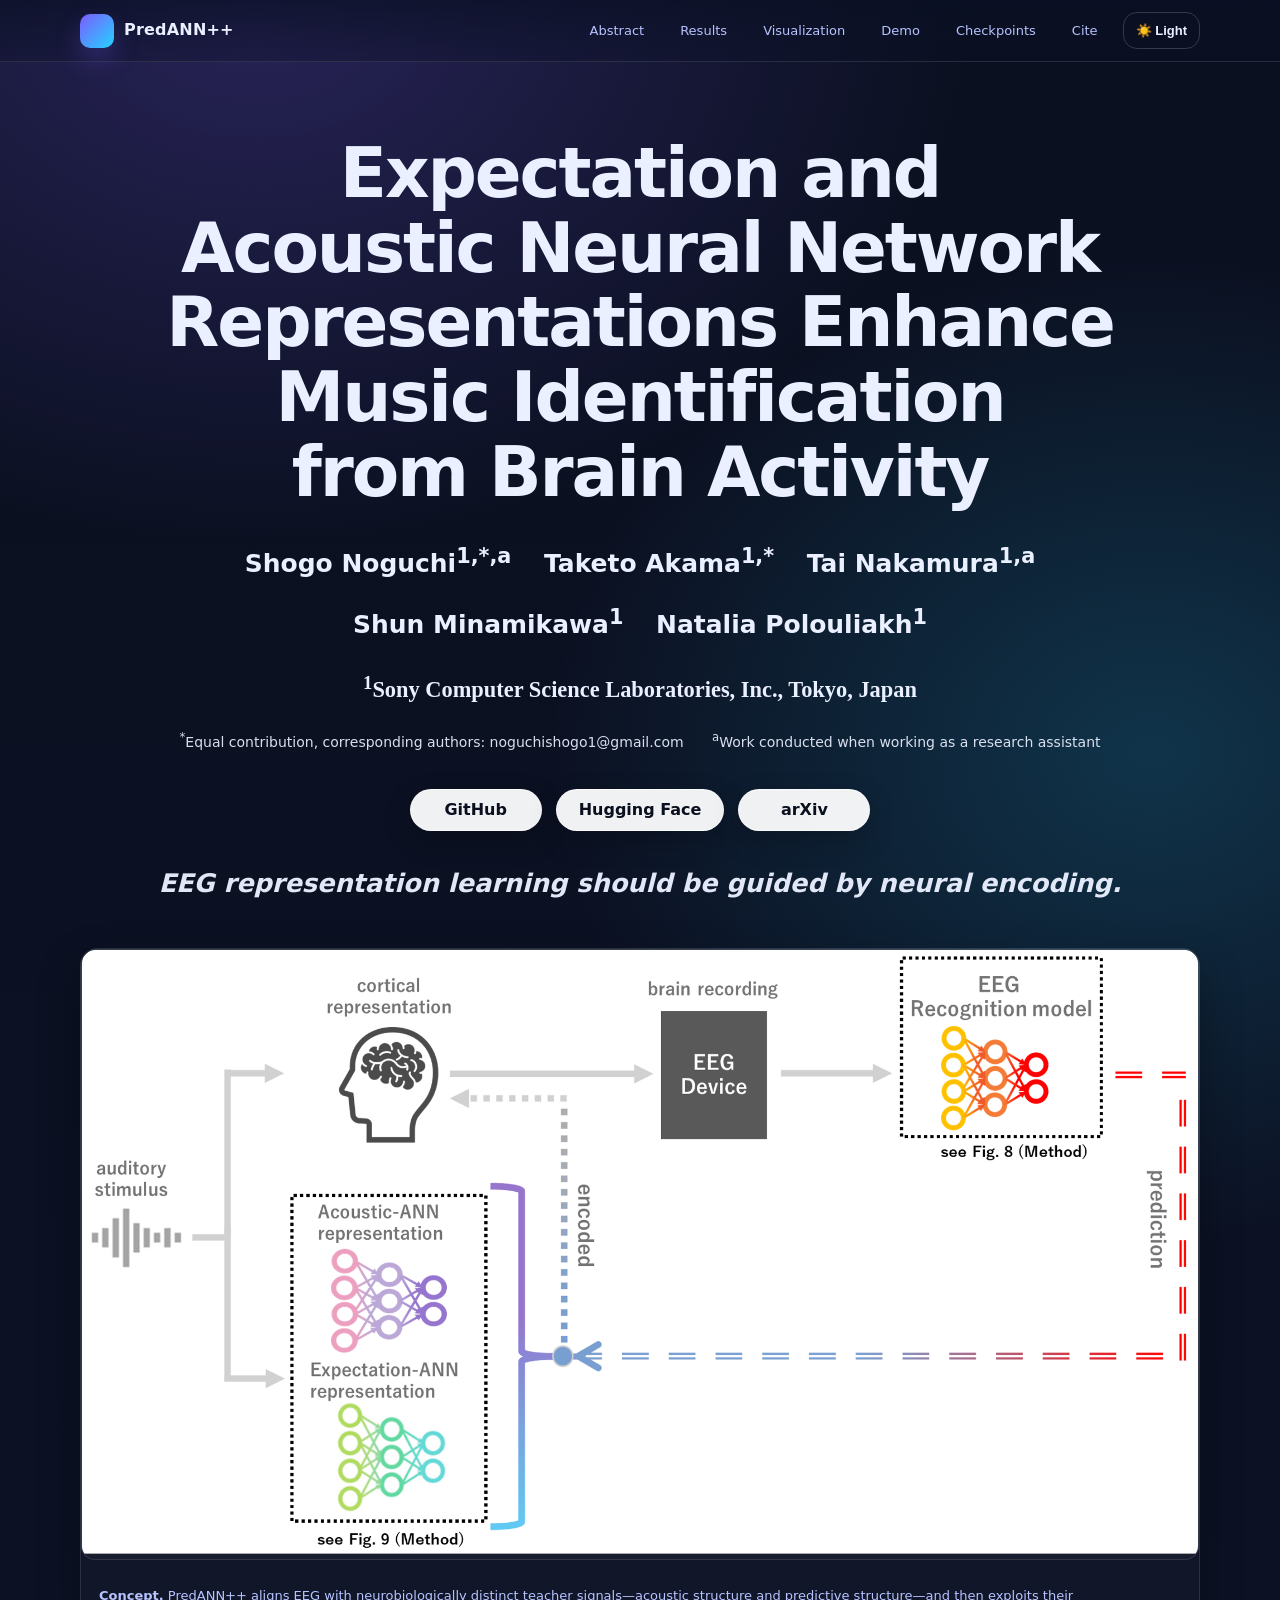
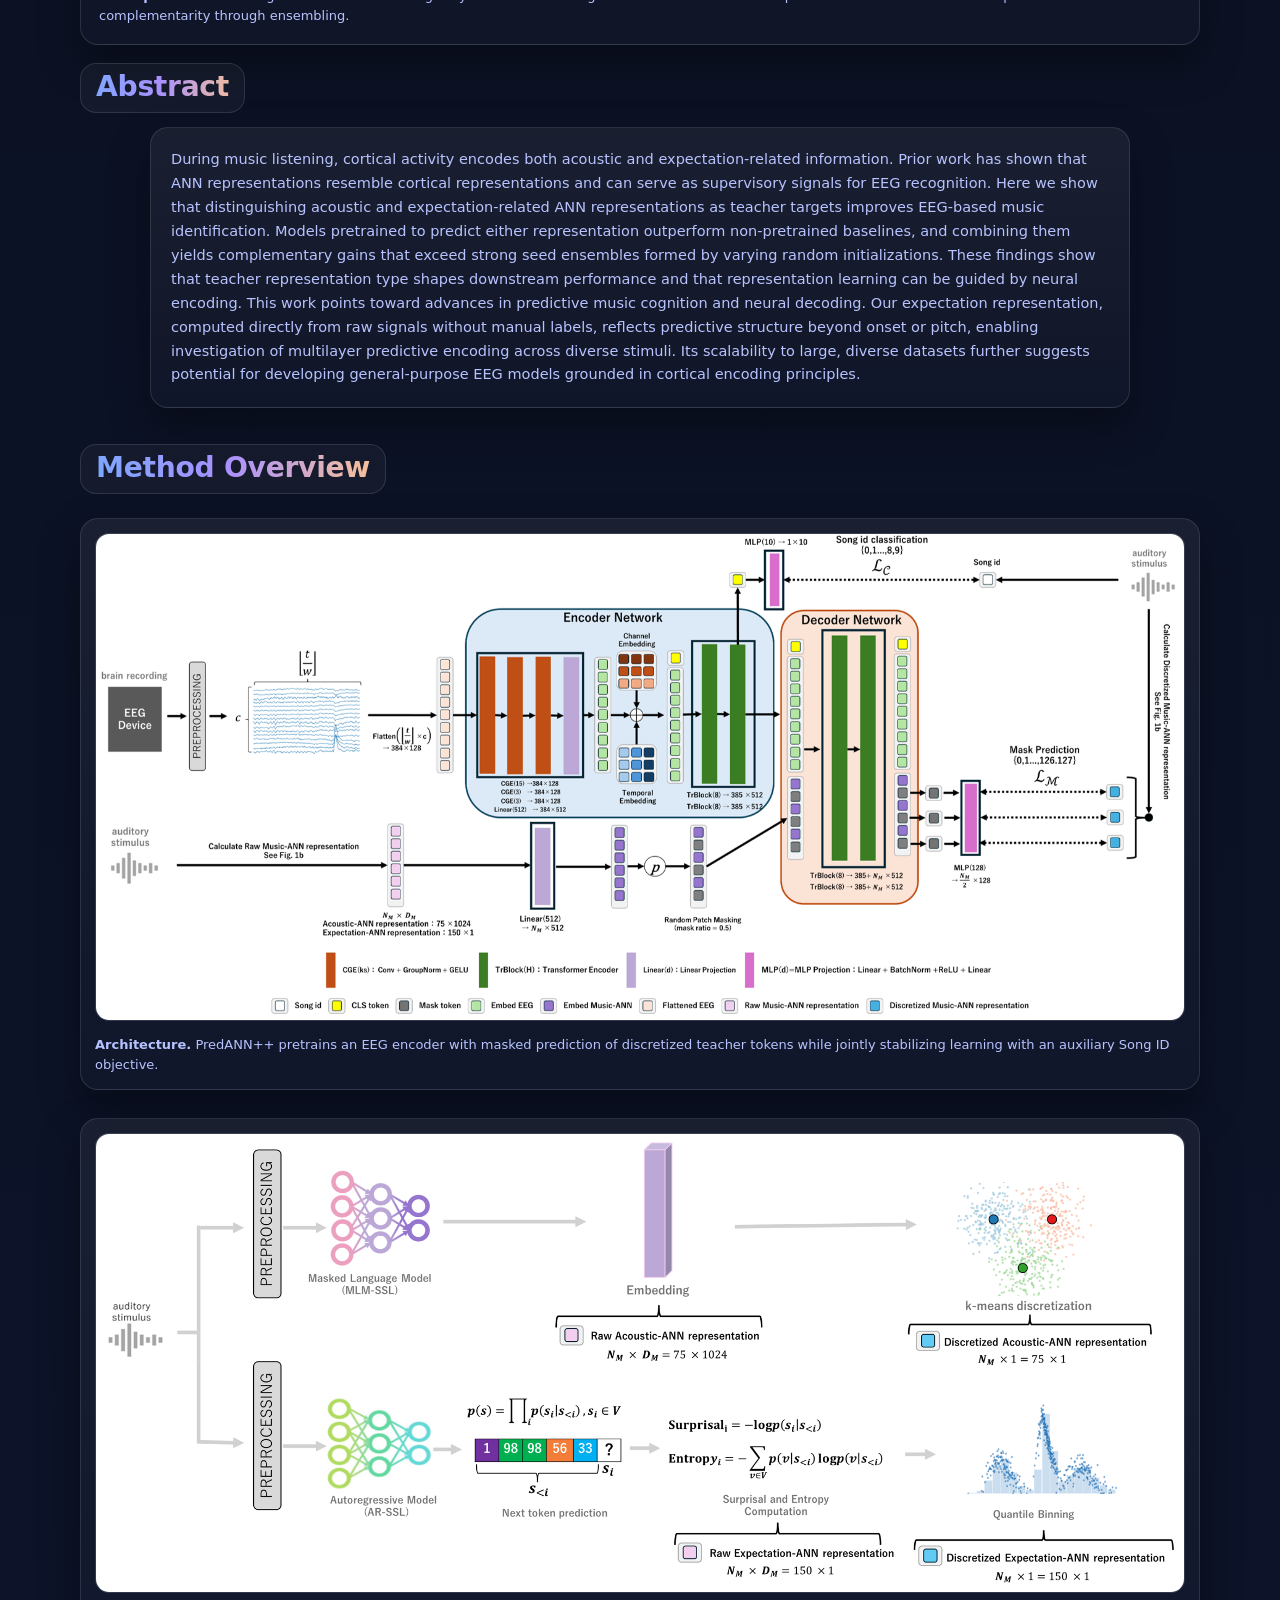
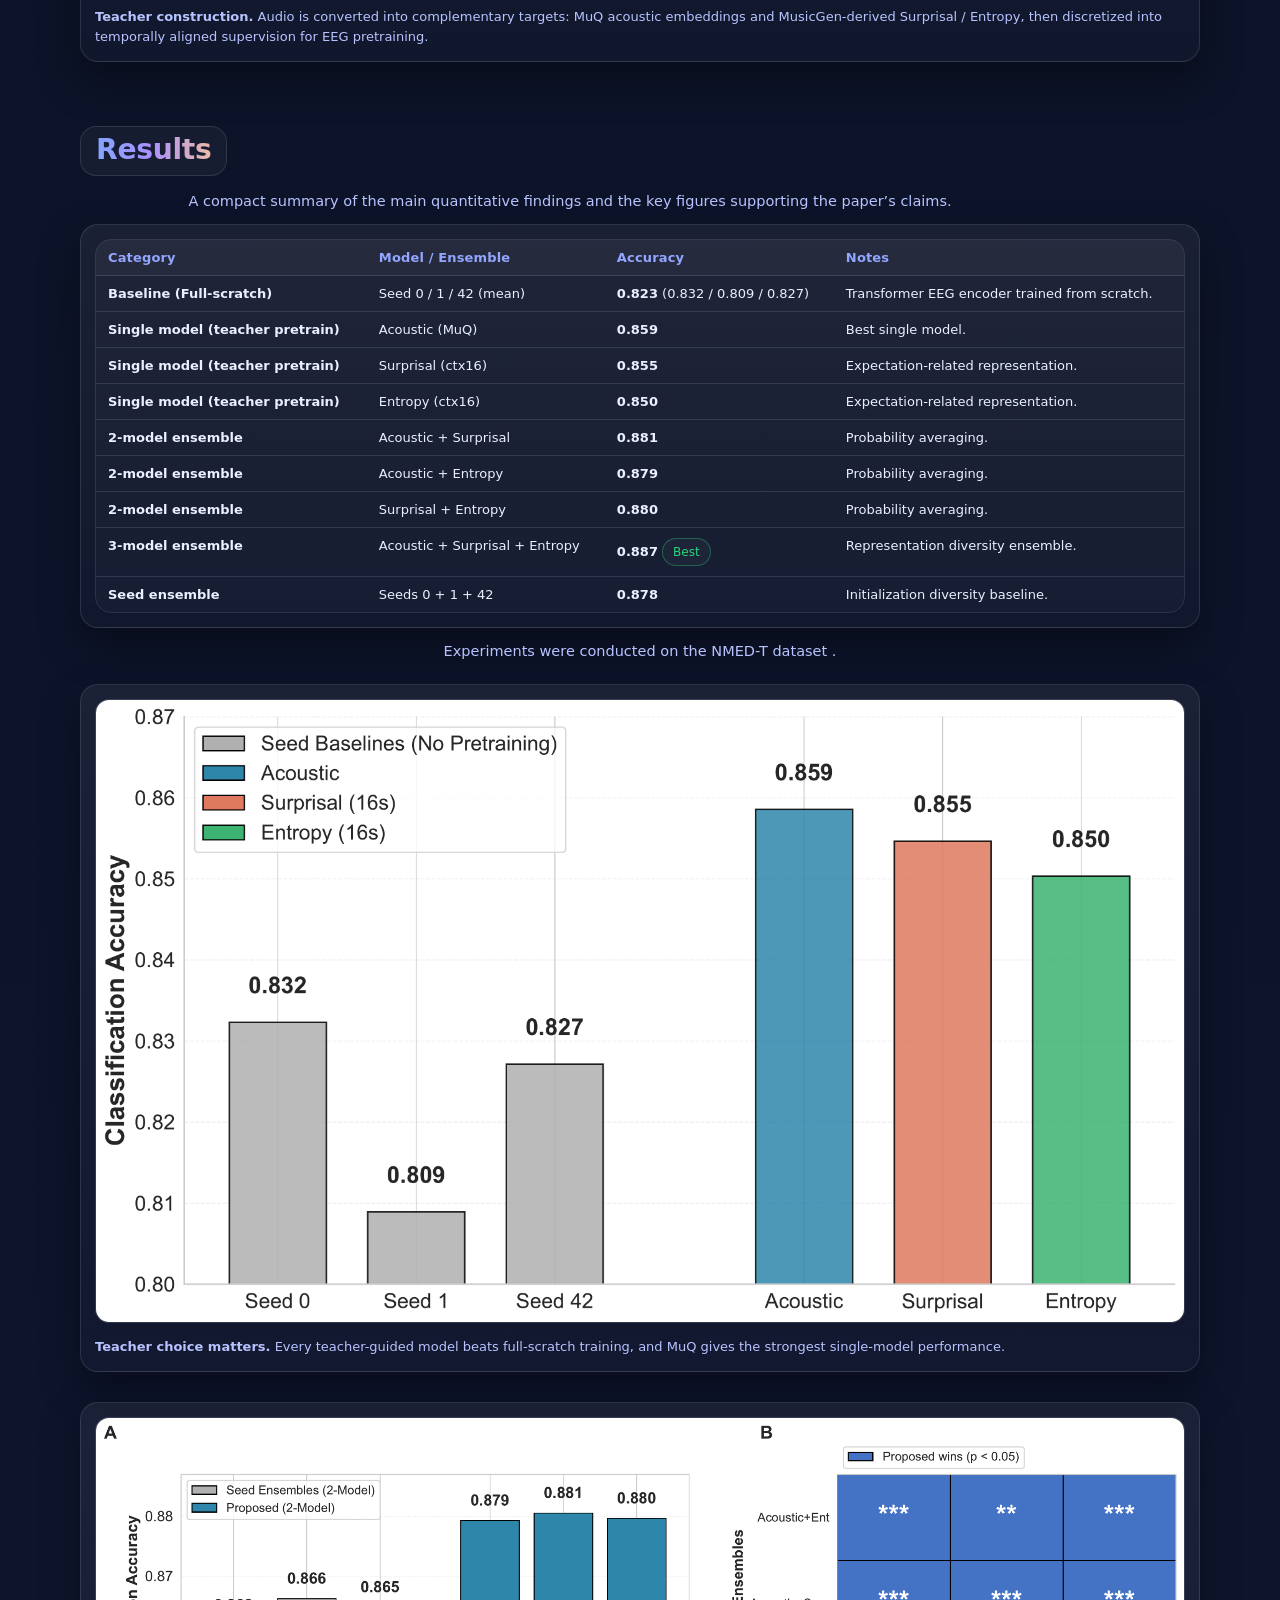
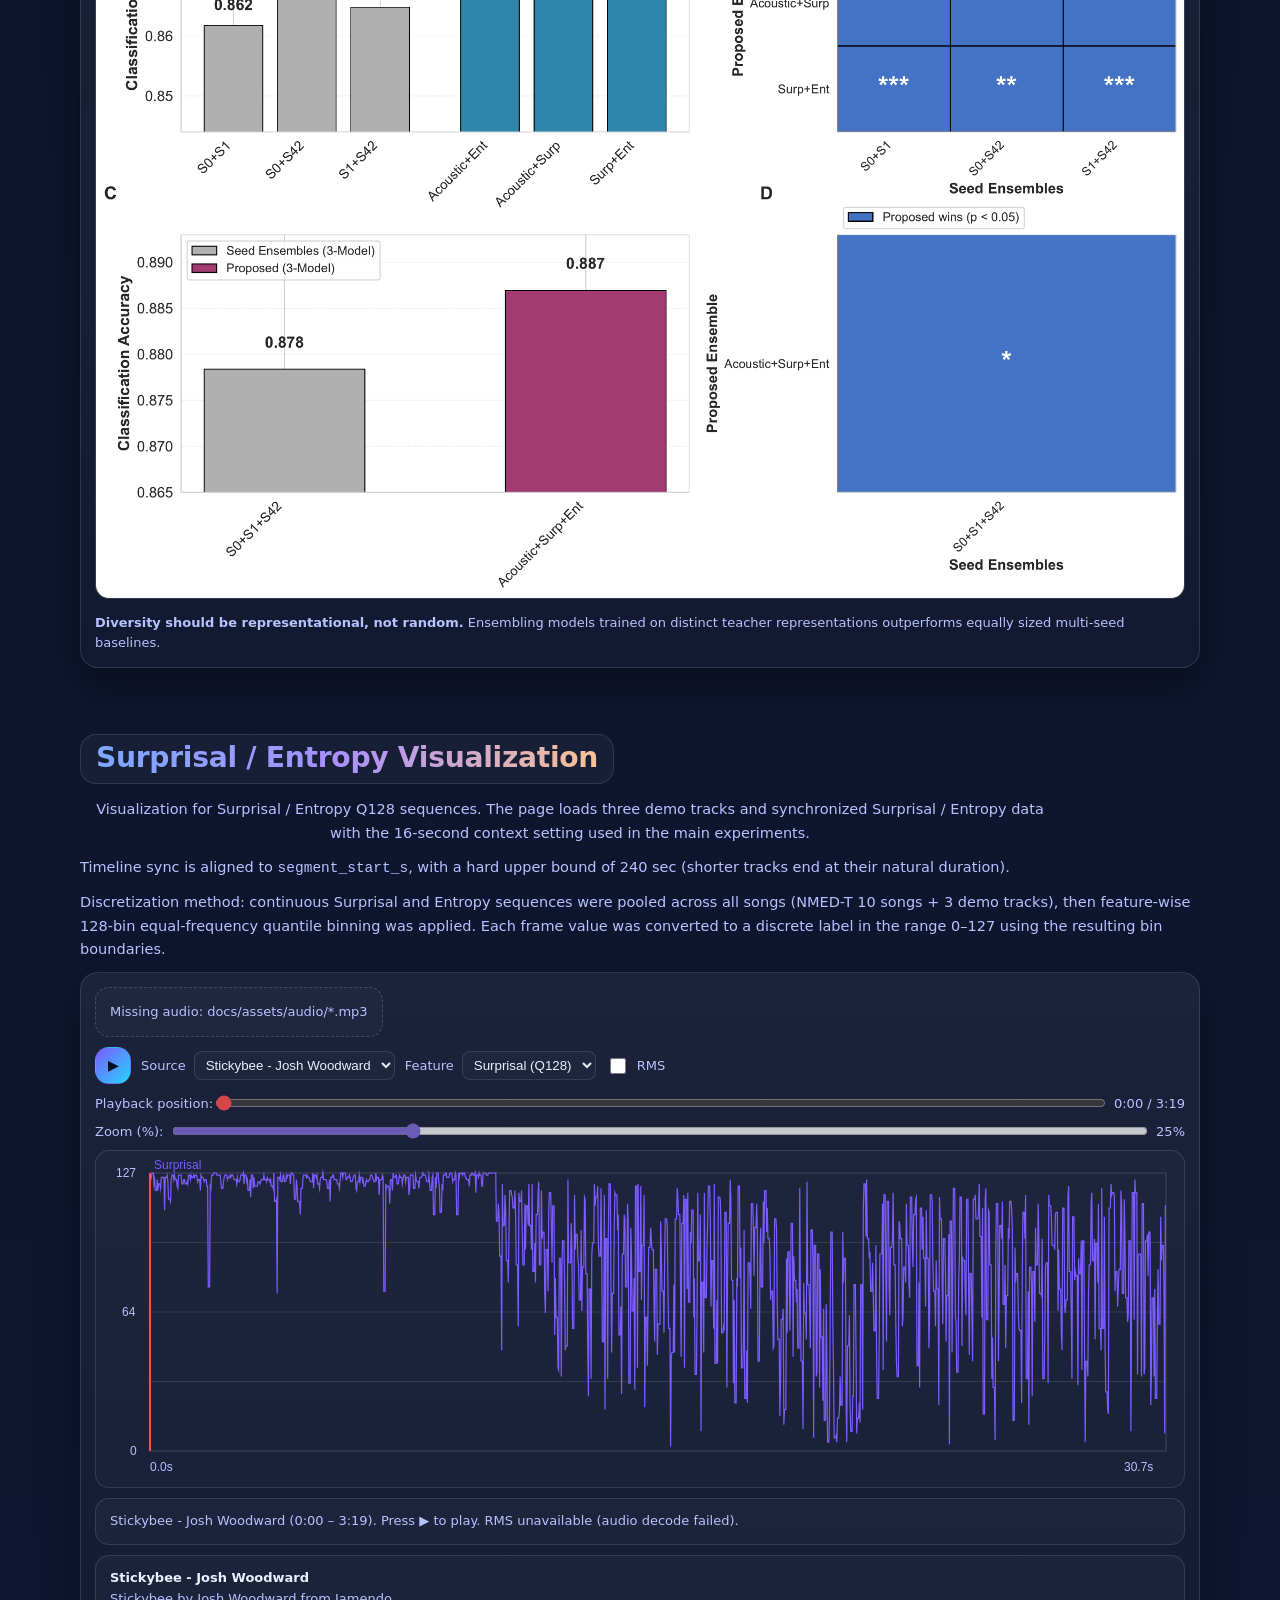
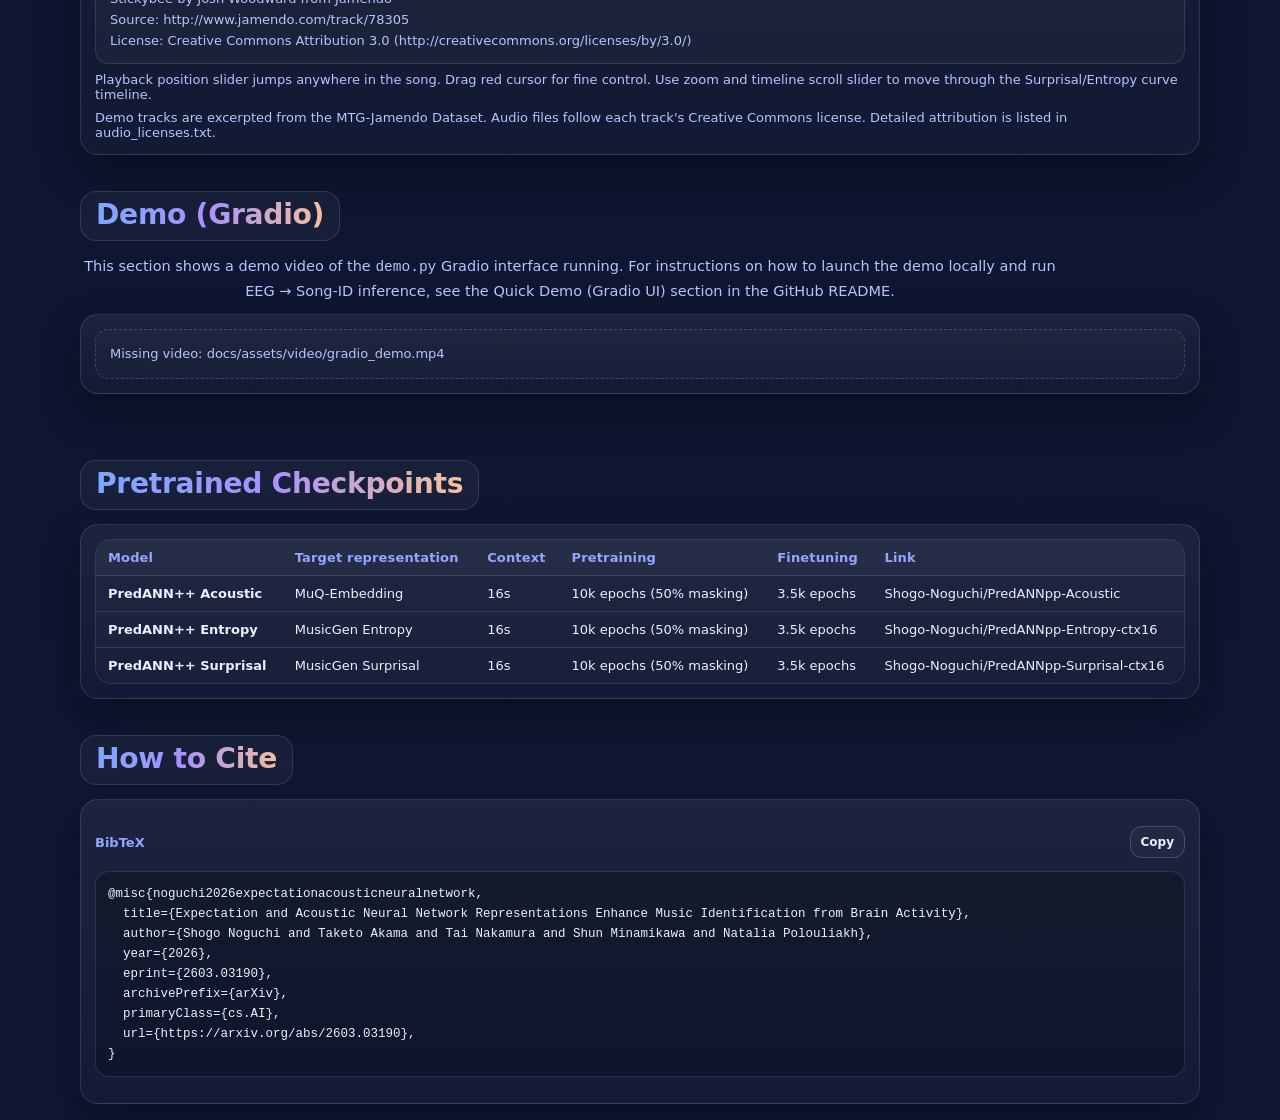
==== docs/index.html @ f1ee456a "pages" ====
<!DOCTYPE html>
<html lang="en" data-theme="dark">

<head>
  <meta charset="utf-8" />
  <meta name="viewport" content="width=device-width,initial-scale=1" />

  <title>PredANN++ — Music Identification from EEG via Acoustic & Expectation Representations</title>

  <meta name="description"
    content="PredANN++: EEG-to-music representation pretraining via multitask masked prediction (MuQ / Surprisal / Entropy) for Song ID classification from brain activity." />

  <!-- Open Graph -->
  <meta property="og:title" content="PredANN++" />
  <meta property="og:description"
    content="EEG-to-music representation pretraining via multitask masked prediction (MuQ / Surprisal / Entropy) for Song ID classification." />
  <meta property="og:type" content="website" />
  <meta property="og:image" content="https://shogonoguchi.github.io/PredANNpp/assets/img/concept.png" />
  <meta property="og:url" content="https://shogonoguchi.github.io/PredANNpp/" />

  <link rel="canonical" href="https://shogonoguchi.github.io/PredANNpp/" />
  <link rel="stylesheet" href="./assets/style.css?v=20260311a" />

  <style>
    .hero-paper {
      max-width: 1400px;
      margin: 0 auto;
      padding: 22px 8px 0;
      text-align: center;
    }

    .hero-title {
      margin: 0;
      font-size: clamp(42px, 5.4vw, 78px);
      line-height: 1.08;
      letter-spacing: -0.03em;
      font-weight: 800;
      color: var(--text, #f8fafc);
      text-wrap: balance;
    }

    .hero-authors-block {
      margin-top: 28px;
    }

    .hero-authors {
      margin: 0;
      font-size: clamp(18px, 1.95vw, 30px);
      line-height: 1.9;
      font-weight: 700;
      color: var(--text, #f8fafc);
    }

    .hero-author {
      display: inline-block;
      margin: 0 12px 10px;
      white-space: nowrap;
    }

    .hero-affiliations {
      margin: 8px 0 0;
      font-size: clamp(18px, 1.75vw, 28px);
      line-height: 1.7;
      font-weight: 600;
      color: var(--text, #f8fafc);
      font-family: Georgia, "Times New Roman", serif;
    }

    .hero-affiliation {
      display: inline-block;
      margin: 0 14px 8px;
      white-space: nowrap;
    }

    .hero-notes {
      margin: 10px 0 0;
      font-size: 14px;
      line-height: 1.8;
      color: var(--text, #dbe4ff);
      opacity: 0.92;
    }

    .hero-notes span {
      display: inline-block;
      margin: 0 12px 8px;
      white-space: nowrap;
    }

    .hero-links {
      display: flex;
      justify-content: center;
      align-items: center;
      flex-wrap: wrap;
      gap: 14px;
      margin-top: 26px;
    }

    .hero-link-btn {
      display: inline-flex;
      align-items: center;
      justify-content: center;
      min-width: 132px;
      padding: 12px 22px;
      border-radius: 999px;
      border: 1px solid rgba(255, 255, 255, 0.72);
      background: rgba(255, 255, 255, 0.94);
      color: #0b1020 !important;
      text-decoration: none;
      font-weight: 700;
      line-height: 1;
      box-shadow: 0 10px 28px rgba(0, 0, 0, 0.22);
      transition: transform 0.18s ease, box-shadow 0.18s ease, opacity 0.18s ease;
    }

    .hero-link-btn:hover {
      transform: translateY(-1px);
      box-shadow: 0 14px 32px rgba(0, 0, 0, 0.28);
      opacity: 0.98;
    }

    html[data-theme="light"] .hero-link-btn {
      background: #0f172a;
      border-color: #0f172a;
      color: #ffffff !important;
      box-shadow: 0 10px 28px rgba(15, 23, 42, 0.14);
    }

    .hero-tagline {
      margin: 34px auto 0;
      max-width: 980px;
      font-size: clamp(19px, 2vw, 30px);
      line-height: 1.45;
      font-style: italic;
      font-weight: 700;
      color: var(--text, #f8fafc);
      opacity: 0.96;
      text-wrap: balance;
    }

    .section-title-gradient {
      margin: 0 0 18px;
      text-align: center;
      font-size: clamp(30px, 3.2vw, 46px);
      line-height: 1.12;
      font-weight: 800;
      letter-spacing: -0.02em;
      background: linear-gradient(90deg, #69a8ff 0%, #9e8cff 48%, #f4a86d 100%);
      -webkit-background-clip: text;
      background-clip: text;
      color: transparent;
      text-wrap: balance;
    }

    .section-intro {
      max-width: 980px;
      margin: 0 auto 18px;
      text-align: center;
    }

    .abstract-card {
      max-width: 980px;
      margin: 0 auto;
    }

    .concept-card {
      max-width: 1120px;
      margin: 0 auto;
      padding: 0;
      overflow: hidden;
    }

    .concept-card img {
      width: 100%;
      display: block;
    }

    .cap {
      font-size: 15px;
      line-height: 1.7;
    }

    .cap strong {
      font-weight: 800;
    }

    .method-grid {
      margin-top: 10px;
    }

    .zoomable {
      cursor: zoom-in;
      transition: transform 0.18s ease, filter 0.18s ease;
    }

    .zoomable:hover {
      transform: scale(1.01);
      filter: brightness(1.02);
    }

    .zoomable:focus {
      outline: 2px solid rgba(105, 168, 255, 0.95);
      outline-offset: 4px;
    }

    .lightbox-overlay {
      position: fixed;
      inset: 0;
      padding: 24px;
      background: rgba(0, 0, 0, 0.82);
      display: flex;
      align-items: center;
      justify-content: center;
      z-index: 9999;
      cursor: zoom-out;
    }

    .lightbox-overlay img {
      max-width: 92vw;
      max-height: 92vh;
      display: block;
      box-shadow: 0 30px 80px rgba(0, 0, 0, 0.7);
      border-radius: 10px;
      cursor: auto;
    }

    @media (max-width: 900px) {
      .hero-author {
        margin-left: 8px;
        margin-right: 8px;
      }

      .hero-link-btn {
        min-width: 118px;
        padding: 11px 18px;
      }

      .hero-notes span,
      .hero-affiliation {
        white-space: normal;
      }

      .lightbox-overlay {
        padding: 12px;
      }
    }
  </style>
</head>

<body>

  <!-- NAV -->
  <div class="nav">
    <div class="container nav-inner">
      <a class="brand" href="./index.html">
        <div class="logo" aria-hidden="true"></div>
        <div class="brand-title">
          <strong>PredANN++</strong>
        </div>
      </a>

      <div class="nav-links" aria-label="Site navigation">
        <a href="#abstract">Abstract</a>
        <a href="#results">Results</a>
        <a href="#syncviz">Visualization</a>
        <a href="#demo">Demo</a>
        <a href="#checkpoints">Checkpoints</a>
        <a href="#cite">Cite</a>
      </div>

      <div class="nav-actions">
        <button id="themeToggle" class="btn ghost" aria-label="Switch theme">🌙 Dark</button>
      </div>
    </div>
  </div>

  <!-- HERO -->
  <div class="container hero">
    <div class="hero-grid" style="grid-template-columns: 1fr;">
      <div class="hero-paper">
        <h1 class="hero-title">Expectation and Acoustic Neural Network Representations Enhance Music Identification from
          Brain Activity</h1>

        <div id="authors" class="hero-authors-block anchor" style="scroll-margin-top:96px;">
          <p class="hero-authors">
            <span class="hero-author"><strong>Shogo Noguchi</strong><sup>1,*,a</sup></span>
            <span class="hero-author"><strong>Taketo Akama</strong><sup>1,*</sup></span>
            <span class="hero-author"><strong>Tai Nakamura</strong><sup>1,a</sup></span>
            <span class="hero-author"><strong>Shun Minamikawa</strong><sup>1</sup></span>
            <span class="hero-author"><strong>Natalia Polouliakh</strong><sup>1</sup></span>
          </p>

          <p class="hero-affiliations">
            <span class="hero-affiliation"><sup>1</sup>Sony Computer Science Laboratories, Inc., Tokyo, Japan</span>
          </p>

          <p class="hero-notes">
            <span><sup>*</sup>Equal contribution, corresponding authors: noguchishogo1@gmail.com</span>
            <span><sup>a</sup>Work conducted when working as a research assistant</span>
          </p>
        </div>

        <div class="hero-links" aria-label="Project links">
          <a class="hero-link-btn" href="https://github.com/ShogoNoguchi/PredANNpp" target="_blank"
            rel="noopener">GitHub</a>
          <a class="hero-link-btn" href="https://huggingface.co/collections/Shogo-Noguchi/predann-models"
            target="_blank" rel="noopener">Hugging Face</a>
          <a class="hero-link-btn" href="https://arxiv.org/abs/2603.03190" target="_blank"
            rel="noopener">arXiv</a>
        </div>

        <p class="hero-tagline">EEG representation learning should be guided by neural encoding.</p>
      </div>
    </div>
  </div>

  <!-- CONCEPT -->
  <div class="container" style="margin-top:28px;">
    <div class="card media concept-card">
      <img class="zoomable" src="./assets/img/concept.png" alt="Conceptual overview of PredANN++" />
      <div class="cap" style="padding:16px 18px 18px;">
        <strong>Concept.</strong>
        PredANN++ aligns EEG with neurobiologically distinct teacher signals—acoustic structure and predictive
        structure—and then exploits their complementarity through ensembling.
      </div>
    </div>
  </div>

  <!-- ABSTRACT -->
  <div id="abstract" class="container section anchor">
    <h2 class="section-title-gradient">Abstract</h2>
    <div class="card abstract-card" style="padding:20px;">
      <p style="margin:0;">
        During music listening, cortical activity encodes both acoustic and expectation-related information. Prior work
        has shown that ANN representations resemble cortical representations and can serve as supervisory signals for
        EEG
        recognition. Here we show that distinguishing acoustic and expectation-related ANN representations as teacher
        targets
        improves EEG-based music identification. Models pretrained to predict either representation outperform
        non-pretrained
        baselines, and combining them yields complementary gains that exceed strong seed ensembles formed by varying
        random initializations. These findings show that teacher representation type shapes downstream performance and
        that representation
        learning can be guided by neural encoding. This work points toward advances in predictive music cognition and
        neural decoding. Our expectation representation, computed directly from raw signals without manual labels,
        reflects predictive
        structure beyond onset or pitch, enabling investigation of multilayer predictive encoding across diverse
        stimuli. Its scalability to large, diverse datasets further suggests potential for developing general-purpose
        EEG models
        grounded in cortical encoding principles.
      </p>
    </div>
  </div>

  <!-- METHOD OVERVIEW -->
  <div class="container section">
    <h2 class="section-title-gradient">Method Overview</h2>

    <div class="method-grid">
      <div class="card media" style="max-width:1120px;margin:0 auto 28px;">
        <img class="zoomable" src="./assets/img/Neural_Network_Architecture.png"
          alt="PredANN++ neural network architecture"
          data-fallback="Missing image: docs/assets/img/Neural_Network_Architecture.png  (copy from your figs/Neural_Network_Architecture.png)" />
        <div class="cap">
          <strong>Architecture.</strong>
          PredANN++ pretrains an EEG encoder with masked prediction of discretized teacher tokens while jointly
          stabilizing learning with an auxiliary Song ID objective.
        </div>
      </div>

      <div class="card media" style="max-width:1120px;margin:0 auto 28px;">
        <img class="zoomable" src="./assets/img/data_prep.png" alt="ANN representation calculation and discretization"
          data-fallback="Missing image: docs/assets/img/data_prep.png  (copy from your figs/data_prep.png)" />
        <div class="cap">
          <strong>Teacher construction.</strong>
          Audio is converted into complementary targets: MuQ acoustic embeddings and MusicGen-derived Surprisal /
          Entropy, then discretized into temporally aligned supervision for EEG pretraining.
        </div>
      </div>
    </div>
  </div>

  <!-- RESULTS -->
  <div id="results" class="container section anchor">
    <h2 class="section-title-gradient">Results</h2>
    <p class="section-intro">
      A compact summary of the main quantitative findings and the key figures supporting the paper’s claims.
    </p>

    <div class="card" style="padding:14px;">
      <div class="table-wrap">
        <table aria-label="Results table">
          <thead>
            <tr>
              <th>Category</th>
              <th>Model / Ensemble</th>
              <th>Accuracy</th>
              <th>Notes</th>
            </tr>
          </thead>
          <tbody>
            <tr>
              <td><strong>Baseline (Full-scratch)</strong></td>
              <td>Seed 0 / 1 / 42 (mean)</td>
              <td><strong>0.823</strong> (0.832 / 0.809 / 0.827)</td>
              <td>Transformer EEG encoder trained from scratch.</td>
            </tr>
            <tr>
              <td><strong>Single model (teacher pretrain)</strong></td>
              <td>Acoustic (MuQ)</td>
              <td><strong>0.859</strong></td>
              <td>Best single model.</td>
            </tr>
            <tr>
              <td><strong>Single model (teacher pretrain)</strong></td>
              <td>Surprisal (ctx16)</td>
              <td><strong>0.855</strong></td>
              <td>Expectation-related representation.</td>
            </tr>
            <tr>
              <td><strong>Single model (teacher pretrain)</strong></td>
              <td>Entropy (ctx16)</td>
              <td><strong>0.850</strong></td>
              <td>Expectation-related representation.</td>
            </tr>
            <tr>
              <td><strong>2-model ensemble</strong></td>
              <td>Acoustic + Surprisal</td>
              <td><strong>0.881</strong></td>
              <td>Probability averaging.</td>
            </tr>
            <tr>
              <td><strong>2-model ensemble</strong></td>
              <td>Acoustic + Entropy</td>
              <td><strong>0.879</strong></td>
              <td>Probability averaging.</td>
            </tr>
            <tr>
              <td><strong>2-model ensemble</strong></td>
              <td>Surprisal + Entropy</td>
              <td><strong>0.880</strong></td>
              <td>Probability averaging.</td>
            </tr>
            <tr>
              <td><strong>3-model ensemble</strong></td>
              <td>Acoustic + Surprisal + Entropy</td>
              <td><strong>0.887</strong> <span class="pill good">Best</span></td>
              <td>Representation diversity ensemble.</td>
            </tr>
            <tr>
              <td><strong>Seed ensemble</strong></td>
              <td>Seeds 0 + 1 + 42</td>
              <td><strong>0.878</strong></td>
              <td>Initialization diversity baseline.</td>
            </tr>
          </tbody>
        </table>
      </div>
    </div>

    <p class="small" style="margin-top:12px;text-align:center;">
      Experiments were conducted on the
      <a href="https://github.com/ShogoNoguchi/PredANNpp#dataset"
         target="_blank"
         rel="noopener">
        NMED-T dataset
      </a>.
    </p>

    <div style="max-width:1200px;margin:20px auto 0;">
      <div class="card media" style="margin-bottom:30px;">
        <img class="zoomable" src="./assets/img/figure3_single_model_comparison.png" alt="Single model comparison"
          data-fallback="Missing image: docs/assets/img/figure3_single_model_comparison.png  (export from your paper: single model comparison figure)" />
        <div class="cap">
          <strong>Teacher choice matters.</strong>
          Every teacher-guided model beats full-scratch training, and MuQ gives the strongest single-model performance.
        </div>
      </div>

      <div class="card media" style="margin-bottom:30px;">
        <img class="zoomable" src="./assets/img/figure6_seed_vs_finetune.png"
          alt="Representation ensemble vs seed ensemble"
          data-fallback="Missing image: docs/assets/img/figure6_seed_vs_finetune.png" />
        <div class="cap">
          <strong>Diversity should be representational, not random.</strong>
          Ensembling models trained on distinct teacher representations outperforms equally sized multi-seed baselines.
        </div>
      </div>
    </div>
  </div>

  <!-- SYNC VIZ -->
  <div id="syncviz" class="container section anchor">
    <h2 class="section-title-gradient">Surprisal / Entropy Visualization</h2>
    <p class="section-intro">
      Visualization for Surprisal / Entropy Q128 sequences. The page loads three demo tracks and synchronized
      Surprisal / Entropy data with the 16-second context setting used in the main experiments.
    </p>
    <p>
      Timeline sync is aligned to <code>segment_start_s</code>, with a hard upper bound of 240 sec
      (shorter tracks end at their natural duration).
    </p>
    <p>
      Discretization method: continuous Surprisal and Entropy sequences were pooled across all songs
      (NMED-T 10 songs + 3 demo tracks), then feature-wise 128-bin equal-frequency quantile binning was applied.
      Each frame value was converted to a discrete label in the range 0–127 using the resulting bin boundaries.
    </p>

    <div class="card" style="padding:14px;">
      <div class="viz-row">
        <audio id="syncAudio" preload="auto" style="display:none;"
          data-fallback="Missing audio: docs/assets/audio/*.mp3">
        </audio>
      </div>

      <div class="viz-controls">
        <button id="syncPlayPause" class="btn primary" type="button" aria-label="Play">▶</button>

        <label class="viz-inline">
          Source
          <select id="syncSourceSelect"></select>
        </label>

        <label class="viz-inline">
          Feature
          <select id="syncFeatureSelect">
            <option value="surp">Surprisal (Q128)</option>
            <option value="ent">Entropy (Q128)</option>
          </select>
        </label>

        <label class="viz-inline">
          <input id="syncShowRms" type="checkbox" />
          RMS
        </label>
      </div>

      <div class="viz-row">
        <label class="viz-inline viz-grow">
          Playback position:
          <input id="syncSeek" type="range" min="0" max="0" step="0.01" value="0" />
          <span id="syncSeekLabel" class="small">0:00 / 0:00</span>
        </label>
      </div>

      <div class="viz-row">
        <label class="viz-inline viz-grow">
          Zoom (%):
          <input id="syncZoomPercent" type="range" min="1" max="100" step="1" value="25" />
          <span id="syncZoomPercentLabel" class="small">25%</span>
        </label>
      </div>

      <div class="viz-canvas-wrap">
        <canvas id="surprisalCanvas"></canvas>
      </div>

      <div id="syncStatus" class="notice" style="margin-top:10px;">
        Initializing synchronized visualization...
      </div>
      <div id="syncAttribution" class="notice" style="margin-top:10px;">
        Loading attribution...
      </div>
      <div class="small" style="margin-top:8px;">
        Playback position slider jumps anywhere in the song. Drag red cursor for fine control.
        Use zoom and timeline scroll slider to move through the Surprisal/Entropy curve timeline.
      </div>
      <div class="small" style="margin-top:8px;">
        Demo tracks are excerpted from the MTG-Jamendo Dataset. Audio files follow each track's Creative Commons
        license.
        Detailed attribution is listed in <a href="./audio_licenses.txt" target="_blank"
          rel="noopener">audio_licenses.txt</a>.
      </div>
    </div>
  </div>

  <!-- DEMO -->
  <div id="demo" class="container section anchor">
    <h2 class="section-title-gradient">Demo (Gradio)</h2>
    <p class="section-intro">
      This section shows a demo video of the <code>demo.py</code> Gradio interface running.
      For instructions on how to launch the demo locally and run EEG → Song-ID inference,
      see the
      <a href="https://github.com/ShogoNoguchi/PredANNpp#quick-demo-gradio-ui"
         target="_blank"
         rel="noopener">
        Quick Demo (Gradio UI)
      </a>
      section in the GitHub README.
    </p>

    <div>
      <div class="card media" style="margin-bottom:30px;">
        <video controls preload="metadata" src="./assets/video/gradio_demo.mp4"
          data-fallback="Missing video: docs/assets/video/gradio_demo.mp4"></video>
      </div>
    </div>

  </div>

  <!-- CHECKPOINTS -->
  <div id="checkpoints" class="container section anchor">
    <h2 class="section-title-gradient">Pretrained Checkpoints</h2>

    <div class="card" style="padding:14px;">
      <div class="table-wrap">
        <table aria-label="Checkpoints table">
          <thead>
            <tr>
              <th>Model</th>
              <th>Target representation</th>
              <th>Context</th>
              <th>Pretraining</th>
              <th>Finetuning</th>
              <th>Link</th>
            </tr>
          </thead>
          <tbody>
            <tr>
              <td><strong>PredANN++ Acoustic</strong></td>
              <td>MuQ-Embedding</td>
              <td>16s</td>
              <td>10k epochs (50% masking)</td>
              <td>3.5k epochs</td>
              <td>
                <a href="https://huggingface.co/Shogo-Noguchi/PredANNpp-Acoustic"
                   target="_blank"
                   rel="noopener">
                  Shogo-Noguchi/PredANNpp-Acoustic
                </a>
              </td>
            </tr>
            <tr>
              <td><strong>PredANN++ Entropy</strong></td>
              <td>MusicGen Entropy</td>
              <td>16s</td>
              <td>10k epochs (50% masking)</td>
              <td>3.5k epochs</td>
              <td>
                <a href="https://huggingface.co/Shogo-Noguchi/PredANNpp-Entropy-ctx16"
                   target="_blank"
                   rel="noopener">
                  Shogo-Noguchi/PredANNpp-Entropy-ctx16
                </a>
              </td>
            </tr>
            <tr>
              <td><strong>PredANN++ Surprisal</strong></td>
              <td>MusicGen Surprisal</td>
              <td>16s</td>
              <td>10k epochs (50% masking)</td>
              <td>3.5k epochs</td>
              <td>
                <a href="https://huggingface.co/Shogo-Noguchi/PredANNpp-Surprisal-ctx16"
                   target="_blank"
                   rel="noopener">
                  Shogo-Noguchi/PredANNpp-Surprisal-ctx16
                </a>
              </td>
            </tr>
          </tbody>
        </table>
      </div>
    </div>
  </div>


  <!-- CITE -->
  <div id="cite" class="container section anchor">
    <h2 class="section-title-gradient">How to Cite</h2>
    <div class="card" style="padding:14px;">
      <div class="codebar">
        <div class="label">BibTeX</div>
        <button class="copybtn" data-copy-target="bibtex">Copy</button>
      </div>
      <pre id="bibtex" class="code">@misc{noguchi2026expectationacousticneuralnetwork,
  title={Expectation and Acoustic Neural Network Representations Enhance Music Identification from Brain Activity},
  author={Shogo Noguchi and Taketo Akama and Tai Nakamura and Shun Minamikawa and Natalia Polouliakh},
  year={2026},
  eprint={2603.03190},
  archivePrefix={arXiv},
  primaryClass={cs.AI},
  url={https://arxiv.org/abs/2603.03190},
}</pre>
    </div>
  </div>

  <script src="./assets/site.js?v=20260306r"></script>
  <script>
    (function () {
      const zoomableImages = document.querySelectorAll(".zoomable");
      let overlay = null;
      let lastFocusedElement = null;

      function closeLightbox() {
        if (overlay) {
          overlay.remove();
          overlay = null;
          document.body.style.overflow = "";
          document.removeEventListener("keydown", handleOverlayKeydown);

          if (lastFocusedElement) {
            lastFocusedElement.focus();
            lastFocusedElement = null;
          }
        }
      }

      function handleOverlayKeydown(event) {
        if (event.key === "Escape") {
          closeLightbox();
        }
      }

      function openLightbox(src, altText) {
        closeLightbox();

        lastFocusedElement = document.activeElement;

        overlay = document.createElement("div");
        overlay.className = "lightbox-overlay";
        overlay.setAttribute("role", "dialog");
        overlay.setAttribute("aria-modal", "true");
        overlay.setAttribute("aria-label", altText || "Expanded figure");

        const overlayImage = document.createElement("img");
        overlayImage.src = src;
        overlayImage.alt = altText || "Expanded figure";

        overlay.appendChild(overlayImage);

        overlay.addEventListener("click", function () {
          closeLightbox();
        });

        overlayImage.addEventListener("click", function (event) {
          event.stopPropagation();
        });

        document.body.appendChild(overlay);
        document.body.style.overflow = "hidden";
        document.addEventListener("keydown", handleOverlayKeydown);
      }

      zoomableImages.forEach(function (img) {
        img.setAttribute("tabindex", "0");
        img.setAttribute("role", "button");
        img.setAttribute("aria-label", (img.alt || "Figure") + " (click to expand)");

        img.addEventListener("click", function () {
          openLightbox(img.src, img.alt);
        });

        img.addEventListener("keydown", function (event) {
          if (event.key === "Enter" || event.key === " ") {
            event.preventDefault();
            openLightbox(img.src, img.alt);
          }
        });
      });
    })();
  </script>
</body>

</html>
---- docs/assets/style.css ----
:root {
  --bg: #0b1020;
  --bg2: #0f1733;
  --card: #111a3a;
  --text: #eaf0ff;
  --muted: #b7c3ff;
  --muted2: #93a6ff;
  --line: rgba(234, 240, 255, .12);
  --line2: rgba(234, 240, 255, .18);
  --accent: #7c5cff;
  --accent2: #25d3ff;
  --good: #27d67b;
  --warn: #ffcc66;
  --bad: #ff5c7a;

  --shadow: 0 18px 40px rgba(0, 0, 0, .35);
  --radius: 18px;
  --radius2: 14px;

  --mono: ui-monospace, SFMono-Regular, Menlo, Monaco, Consolas, "Liberation Mono", "Courier New", monospace;
  --sans: ui-sans-serif, system-ui, -apple-system, Segoe UI, Roboto, Helvetica, Arial, "Apple Color Emoji", "Segoe UI Emoji";
}

[data-theme="light"] {
  --bg: #f7f8ff;
  --bg2: #eef1ff;
  --card: #ffffff;
  --text: #0a1024;
  --muted: #3a4a86;
  --muted2: #5a6bb0;
  --line: rgba(10, 16, 36, .12);
  --line2: rgba(10, 16, 36, .18);
  --shadow: 0 18px 40px rgba(8, 12, 28, .10);
}

* {
  box-sizing: border-box;
}

html {
  scroll-behavior: smooth;
}

body {
  margin: 0;
  font-family: var(--sans);
  color: var(--text);
  background: radial-gradient(1200px 900px at 20% 0%, rgba(124, 92, 255, .25), transparent 60%),
    radial-gradient(1100px 900px at 90% 10%, rgba(37, 211, 255, .18), transparent 55%),
    linear-gradient(180deg, var(--bg), var(--bg2));
  min-height: 100vh;
}

a {
  color: inherit;
  text-decoration: none;
}

a:hover {
  text-decoration: underline;
  text-decoration-color: rgba(124, 92, 255, .6);
}

.container {
  width: min(1120px, calc(100% - 32px));
  margin: 0 auto;
}

.nav {
  position: sticky;
  top: 0;
  z-index: 99;
  backdrop-filter: blur(10px);
  background: linear-gradient(180deg, rgba(10, 16, 36, .72), rgba(10, 16, 36, .30));
  border-bottom: 1px solid var(--line);
}

[data-theme="light"] .nav {
  background: linear-gradient(180deg, rgba(247, 248, 255, .85), rgba(247, 248, 255, .55));
}

.nav-inner {
  display: flex;
  align-items: center;
  justify-content: space-between;
  padding: 12px 0;
  gap: 14px;
}

.brand {
  display: flex;
  align-items: center;
  gap: 10px;
  min-width: 180px;
  max-width: 320px;
  flex: 0 0 auto;
}

.logo {
  width: 34px;
  height: 34px;
  border-radius: 10px;
  background: linear-gradient(135deg, var(--accent), var(--accent2));
  box-shadow: 0 12px 24px rgba(124, 92, 255, .25);
}

.brand-title {
  display: flex;
  flex-direction: column;
  line-height: 1.05;
}

.brand-title strong {
  font-weight: 800;
  letter-spacing: .2px;
}

.brand-title span {
  font-size: 12px;
  color: var(--muted);
  white-space: nowrap;
  overflow: hidden;
  text-overflow: ellipsis;
  max-width: 250px;
}

.nav-links {
  display: flex;
  align-items: center;
  gap: 14px;
  flex-wrap: nowrap;
  justify-content: flex-end;
  flex: 1 1 auto;
  min-width: 0;
  overflow-x: auto;
  overflow-y: hidden;
  -webkit-overflow-scrolling: touch;
}

.nav-links a {
  font-size: 13px;
  color: var(--muted);
  padding: 8px 10px;
  border-radius: 12px;
  border: 1px solid transparent;
  white-space: nowrap;
}

.nav-links a:hover {
  color: var(--text);
  border-color: var(--line);
  background: rgba(255, 255, 255, .04);
  text-decoration: none;
}

.nav-actions {
  display: flex;
  align-items: center;
  gap: 10px;
}

.btn {
  display: inline-flex;
  align-items: center;
  justify-content: center;
  gap: 8px;
  padding: 10px 12px;
  border-radius: 14px;
  border: 1px solid var(--line2);
  background: rgba(255, 255, 255, .04);
  color: var(--text);
  font-weight: 700;
  font-size: 13px;
  cursor: pointer;
  user-select: none;
}

.btn:hover {
  background: rgba(255, 255, 255, .07);
}

.btn.primary {
  border-color: transparent;
  background: linear-gradient(135deg, var(--accent), var(--accent2));
  color: #081024;
}

.btn.primary:hover {
  filter: brightness(1.03);
}

.btn.ghost {
  background: transparent;
}

.btn.disabled,
.btn[aria-disabled="true"] {
  opacity: .55;
  cursor: not-allowed;
  pointer-events: none;
}

.hero {
  padding: 44px 0 22px;
}

.hero-grid {
  display: grid;
  grid-template-columns: 1.18fr .82fr;
  gap: 18px;
  align-items: stretch;
}

@media (max-width: 980px) {
  .hero-grid {
    grid-template-columns: 1fr;
  }

  .brand {
    min-width: unset;
  }
}

.card {
  background: linear-gradient(180deg, rgba(255, 255, 255, .06), rgba(255, 255, 255, .02));
  border: 1px solid var(--line);
  border-radius: var(--radius);
  box-shadow: var(--shadow);
}

[data-theme="light"] .card {
  background: var(--card);
}

.hero-main {
  padding: 22px 22px 18px;
  position: relative;
  overflow: hidden;
}

.hero-main::before {
  content: "";
  position: absolute;
  inset: -160px -80px auto auto;
  width: 340px;
  height: 340px;
  background: radial-gradient(circle at 30% 30%, rgba(124, 92, 255, .35), transparent 55%),
    radial-gradient(circle at 70% 70%, rgba(37, 211, 255, .22), transparent 55%);
  transform: rotate(18deg);
  filter: blur(6px);
}

.h-title {
  position: relative;
  z-index: 1;
  margin: 0 0 8px;
  font-size: 36px;
  letter-spacing: .2px;
  font-weight: 900;
}

.h-sub {
  position: relative;
  z-index: 1;
  margin: 0 0 14px;
  color: var(--muted);
  line-height: 1.55;
  font-size: 14.5px;
}

.badges {
  position: relative;
  z-index: 1;
  display: flex;
  gap: 10px;
  flex-wrap: wrap;
}

.badge {
  padding: 8px 10px;
  border-radius: 999px;
  border: 1px solid var(--line);
  background: rgba(255, 255, 255, .04);
  font-size: 12px;
  color: var(--muted);
}

.badge strong {
  color: var(--text);
  font-weight: 800;
}

.hero-side {
  padding: 18px;
  display: flex;
  flex-direction: column;
  gap: 12px;
}

.side-block {
  padding: 14px 14px 12px;
  border-radius: var(--radius2);
  border: 1px solid var(--line);
  background: rgba(255, 255, 255, .03);
}

.side-block h3 {
  margin: 0 0 10px;
  font-size: 14px;
  letter-spacing: .2px;
}

.kv {
  display: grid;
  grid-template-columns: 120px 1fr;
  gap: 8px 12px;
  font-size: 13px;
  align-items: start;
}

.kv .k {
  color: var(--muted2);
}

.kv .v {
  color: var(--text);
}

.kv a {
  text-decoration: underline;
  text-decoration-color: rgba(124, 92, 255, .45);
}

.section {
  padding: 18px 0;
}

.section h2 {
  margin: 0 0 10px;
  font-size: 20px;
  letter-spacing: .2px;
}

.section p {
  margin: 0 0 10px;
  color: var(--muted);
  line-height: 1.65;
  font-size: 14.5px;
}

.grid-2 {
  display: grid;
  grid-template-columns: 1fr 1fr;
  gap: 16px;
}

@media (max-width: 900px) {
  .grid-2 {
    grid-template-columns: 1fr;
  }
}

.media {
  padding: 14px;
}

.media .cap {
  margin-top: 10px;
  color: var(--muted);
  font-size: 13px;
  line-height: 1.55;
}

.media img {
  width: 100%;
  border-radius: 14px;
  border: 1px solid var(--line);
  background: rgba(255, 255, 255, .03);
}

.media video {
  width: 100%;
  border-radius: 14px;
  border: 1px solid var(--line);
  background: rgba(255, 255, 255, .03);
}

.placeholder {
  border-radius: 14px;
  border: 1px dashed var(--line2);
  padding: 14px;
  color: var(--muted);
  background: rgba(255, 255, 255, .02);
  font-size: 13px;
  line-height: 1.55;
}

.table-wrap {
  overflow: auto;
  border-radius: 16px;
  border: 1px solid var(--line);
}

table {
  width: 100%;
  border-collapse: collapse;
  min-width: 760px;
  background: rgba(255, 255, 255, .02);
}

th,
td {
  padding: 10px 12px;
  border-bottom: 1px solid var(--line);
  vertical-align: top;
  font-size: 13px;
}

th {
  text-align: left;
  color: var(--muted2);
  font-weight: 800;
  letter-spacing: .15px;
  background: rgba(255, 255, 255, .03);
}

tr:last-child td {
  border-bottom: none;
}

td strong {
  font-weight: 900;
}

.pill {
  display: inline-flex;
  align-items: center;
  gap: 7px;
  padding: 6px 10px;
  border-radius: 999px;
  border: 1px solid var(--line);
  background: rgba(255, 255, 255, .03);
  font-size: 12px;
  color: var(--muted);
}

.pill.good {
  color: var(--good);
  border-color: rgba(39, 214, 123, .35);
}

.pill.warn {
  color: var(--warn);
  border-color: rgba(255, 204, 102, .35);
}

.pill.bad {
  color: var(--bad);
  border-color: rgba(255, 92, 122, .35);
}

.code {
  background: rgba(0, 0, 0, .22);
  border: 1px solid var(--line);
  border-radius: 14px;
  padding: 12px;
  overflow: auto;
  font-family: var(--mono);
  font-size: 12.5px;
  line-height: 1.6;
  color: #eaf0ff;
}

[data-theme="light"] .code {
  background: rgba(10, 16, 36, .06);
  color: var(--text);
}

.codebar {
  display: flex;
  justify-content: space-between;
  align-items: center;
  gap: 10px;
  margin: 12px 0 8px;
}

.codebar .label {
  color: var(--muted2);
  font-size: 13px;
  font-weight: 800;
}

.copybtn {
  font-family: var(--sans);
  font-size: 12px;
  font-weight: 800;
  padding: 8px 10px;
  border-radius: 12px;
  border: 1px solid var(--line2);
  background: rgba(255, 255, 255, .03);
  color: var(--text);
  cursor: pointer;
}

.copybtn:hover {
  background: rgba(255, 255, 255, .06);
}

.footer {
  margin-top: 14px;
  padding: 18px 0 32px;
  color: var(--muted);
  font-size: 13px;
}

.footer .fine {
  margin-top: 8px;
  opacity: .9;
  line-height: 1.6;
}

hr.sep {
  border: none;
  height: 1px;
  background: var(--line);
  margin: 14px 0;
}

.small {
  font-size: 13px;
  color: var(--muted);
}

kbd {
  font-family: var(--mono);
  font-size: 12px;
  padding: 2px 7px;
  border-radius: 8px;
  border: 1px solid var(--line);
  background: rgba(255, 255, 255, .03);
}

.notice {
  padding: 12px 14px;
  border-radius: 14px;
  border: 1px solid var(--line);
  background: rgba(255, 255, 255, .03);
  color: var(--muted);
  font-size: 13px;
  line-height: 1.6;
}

.notice strong {
  color: var(--text);
}

.viz-row {
  display: flex;
  align-items: center;
  gap: 10px;
  margin-bottom: 10px;
  flex-wrap: wrap;
}

.viz-controls {
  display: flex;
  align-items: center;
  gap: 10px;
  flex-wrap: wrap;
  margin-bottom: 10px;
}

.viz-inline {
  display: inline-flex;
  align-items: center;
  gap: 8px;
  color: var(--muted);
  font-size: 13px;
}

.viz-inline select,
.viz-inline input[type="range"] {
  border: 1px solid var(--line);
  background: rgba(255, 255, 255, .02);
  color: var(--text);
  border-radius: 8px;
}

.viz-inline select {
  padding: 5px 7px;
}

.viz-inline input[type="range"] {
  accent-color: color-mix(in srgb, var(--accent) 65%, #808080 35%);
  opacity: .82;
  margin: 0;
  padding: 0;
}

.viz-inline input[type="range"]:hover {
  opacity: .95;
}

#syncSeek {
  accent-color: #ff4d4f;
  margin-left: -6px;
  width: calc(100% + 6px);
}

.viz-inline input[type="checkbox"] {
  width: 16px;
  height: 16px;
}

.viz-grow {
  flex: 1;
}

.viz-grow input[type="range"] {
  flex: 1;
  min-width: 220px;
}

.viz-meta {
  display: flex;
  gap: 8px;
  flex-wrap: wrap;
  margin-bottom: 10px;
}

.viz-canvas-wrap {
  border: 1px solid var(--line);
  border-radius: 14px;
  background: rgba(255, 255, 255, .02);
  padding: 8px;
}

#surprisalCanvas {
  width: 100%;
  height: 320px;
  display: block;
}

.anchor {
  scroll-margin-top: 74px;
}

/* ===== 2026-03-11: Helios-like top hero refresh ===== */

.anchor {
  scroll-margin-top: 86px;
}

.hero {
  padding: 52px 0 18px;
}

.paper-hero {
  max-width: 1040px;
  margin: 0 auto;
  text-align: center;
}

.paper-title {
  margin: 0;
  font-size: clamp(42px, 6.4vw, 72px);
  line-height: 1.05;
  letter-spacing: -.04em;
  font-weight: 900;
  text-wrap: balance;
}

.paper-authors {
  margin: 24px 0 10px;
  font-size: clamp(18px, 2.15vw, 28px);
  line-height: 1.45;
  color: var(--text);
}

.paper-authors strong {
  font-weight: 850;
}

.paper-authors sup,
.paper-affiliations sup,
.paper-notes sup {
  font-size: .62em;
  vertical-align: super;
}

.paper-affiliations {
  margin: 0;
  font-size: clamp(17px, 1.7vw, 25px);
  line-height: 1.5;
  color: var(--text);
}

.paper-affiliations span {
  display: inline-block;
}

.paper-notes {
  margin: 10px auto 0;
  max-width: 980px;
  display: flex;
  justify-content: center;
  align-items: center;
  gap: 18px 24px;
  flex-wrap: wrap;
  font-size: 14px;
  line-height: 1.6;
  color: var(--muted);
}

.paper-notes a {
  text-decoration: underline;
  text-decoration-color: rgba(124, 92, 255, .45);
}

.hero-links {
  margin-top: 26px;
  display: flex;
  justify-content: center;
  gap: 14px 14px;
  flex-wrap: wrap;
}

.hero-link {
  display: inline-flex;
  align-items: center;
  justify-content: center;
  min-height: 48px;
  padding: 12px 20px;
  border-radius: 999px;
  border: 1px solid rgba(255, 255, 255, .9);
  background: rgba(255, 255, 255, .90);
  color: #07101f;
  font-size: 16px;
  font-weight: 800;
  line-height: 1;
  box-shadow: 0 10px 22px rgba(0, 0, 0, .18);
  transition: transform .15s ease, box-shadow .15s ease, opacity .15s ease;
}

.hero-link:hover {
  text-decoration: none;
  transform: translateY(-1px);
  box-shadow: 0 14px 28px rgba(0, 0, 0, .24);
}

.paper-quote {
  margin: 34px 0 0;
  font-size: clamp(20px, 2vw, 30px);
  line-height: 1.45;
  font-weight: 700;
  color: var(--text);
}

.paper-quote em {
  font-style: italic;
}

.paper-concept {
  margin-top: 24px;
  padding: 0;
  overflow: hidden;
}

.paper-concept img {
  display: block;
  width: 100%;
  border: none;
  border-radius: 0;
  background: transparent;
}

.section h2 {
  position: relative;
  z-index: 0;
  display: inline-block;
  margin: 0 0 14px;
  padding: 9px 16px 10px;
  font-size: clamp(22px, 2.2vw, 34px);
  font-weight: 900;
  letter-spacing: -.01em;
  line-height: 1.1;
  background: linear-gradient(90deg, #74a7ff 0%, #a58cff 48%, #ffc38a 100%);
  -webkit-background-clip: text;
  background-clip: text;
  color: transparent;
}

.section h2::after {
  content: "";
  position: absolute;
  inset: 0;
  border-radius: 16px;
  border: 1px solid var(--line);
  background: rgba(255, 255, 255, .04);
  z-index: -1;
}

[data-theme="light"] .section h2::after {
  background: rgba(10, 16, 36, .04);
}

[data-theme="light"] .hero-link {
  border-color: rgba(10, 16, 36, .18);
  background: #0a1024;
  color: #f7f8ff;
  box-shadow: 0 10px 22px rgba(8, 12, 28, .12);
}

@media (max-width: 900px) {
  .paper-title {
    letter-spacing: -.02em;
  }

  .paper-authors {
    font-size: 18px;
  }

  .paper-affiliations {
    font-size: 17px;
  }

  .paper-notes {
    flex-direction: column;
    gap: 8px;
  }

  .hero-link {
    width: 100%;
    max-width: 320px;
  }
}
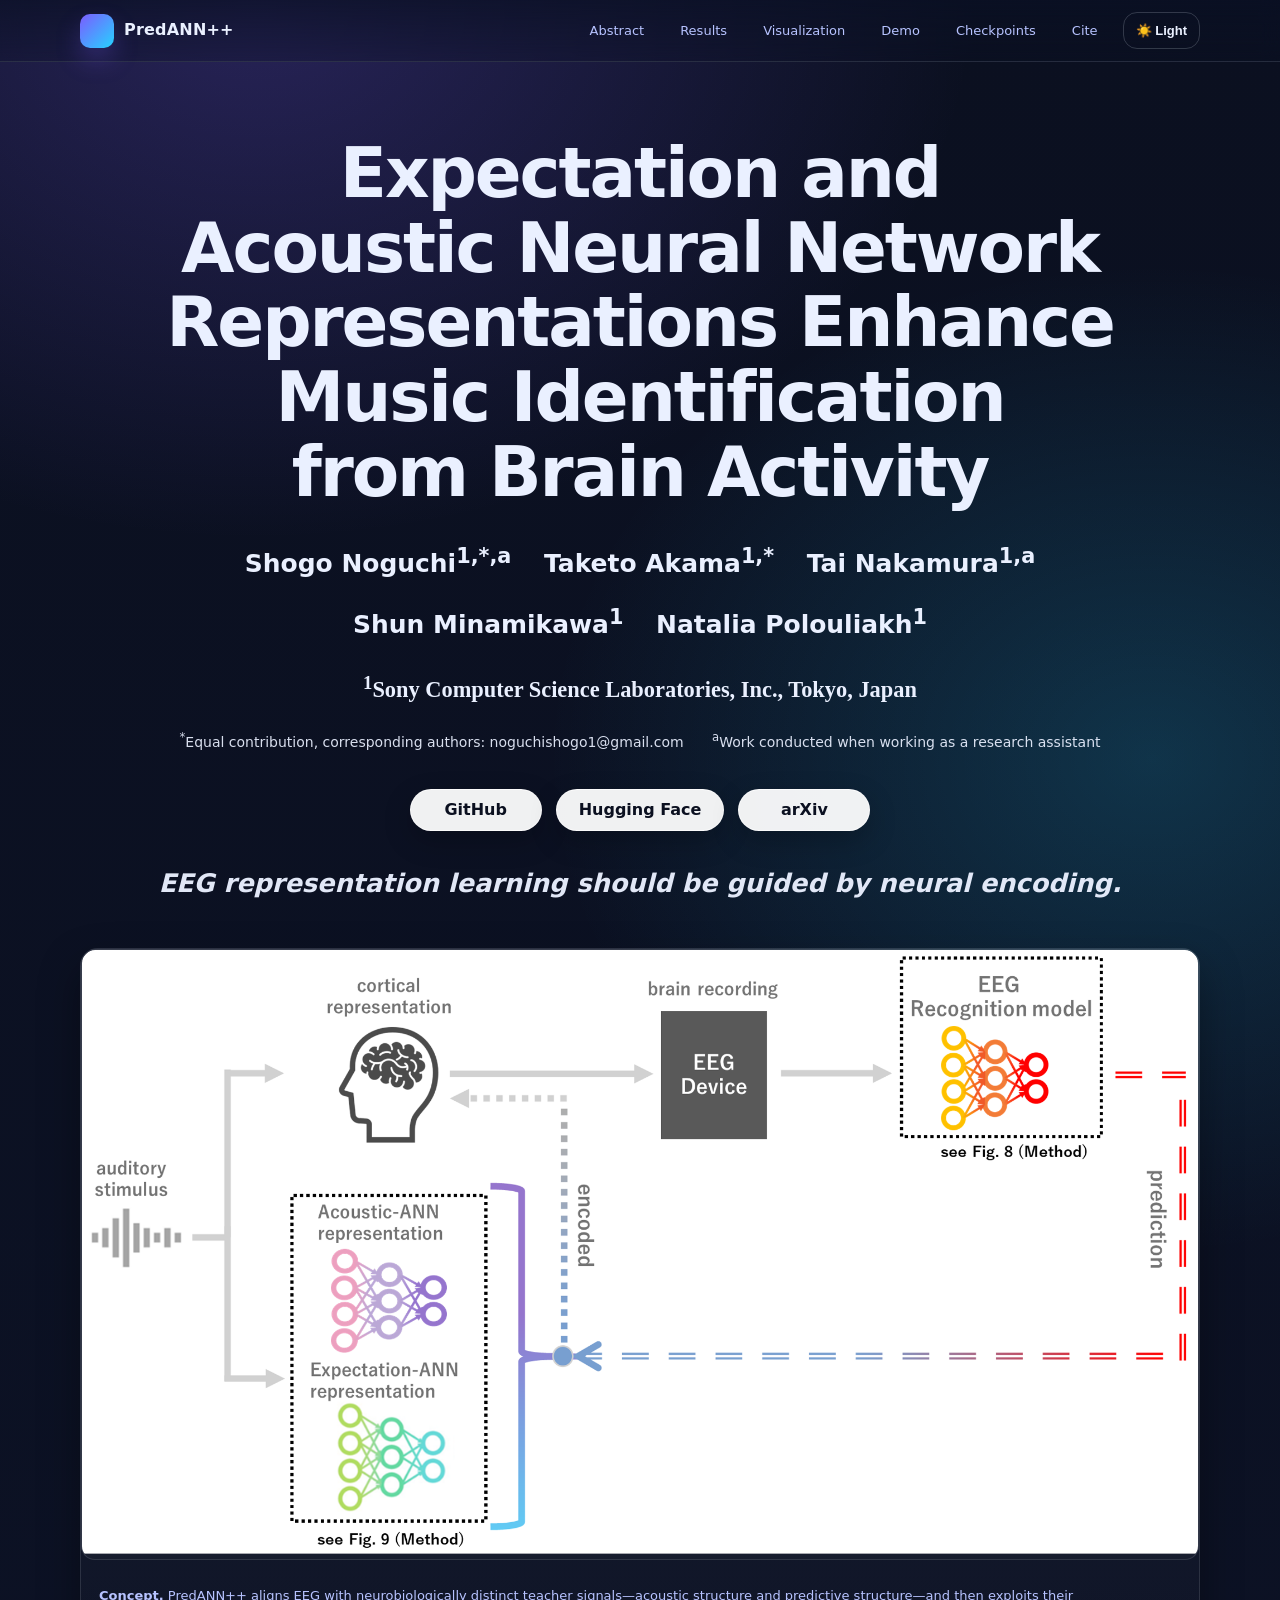
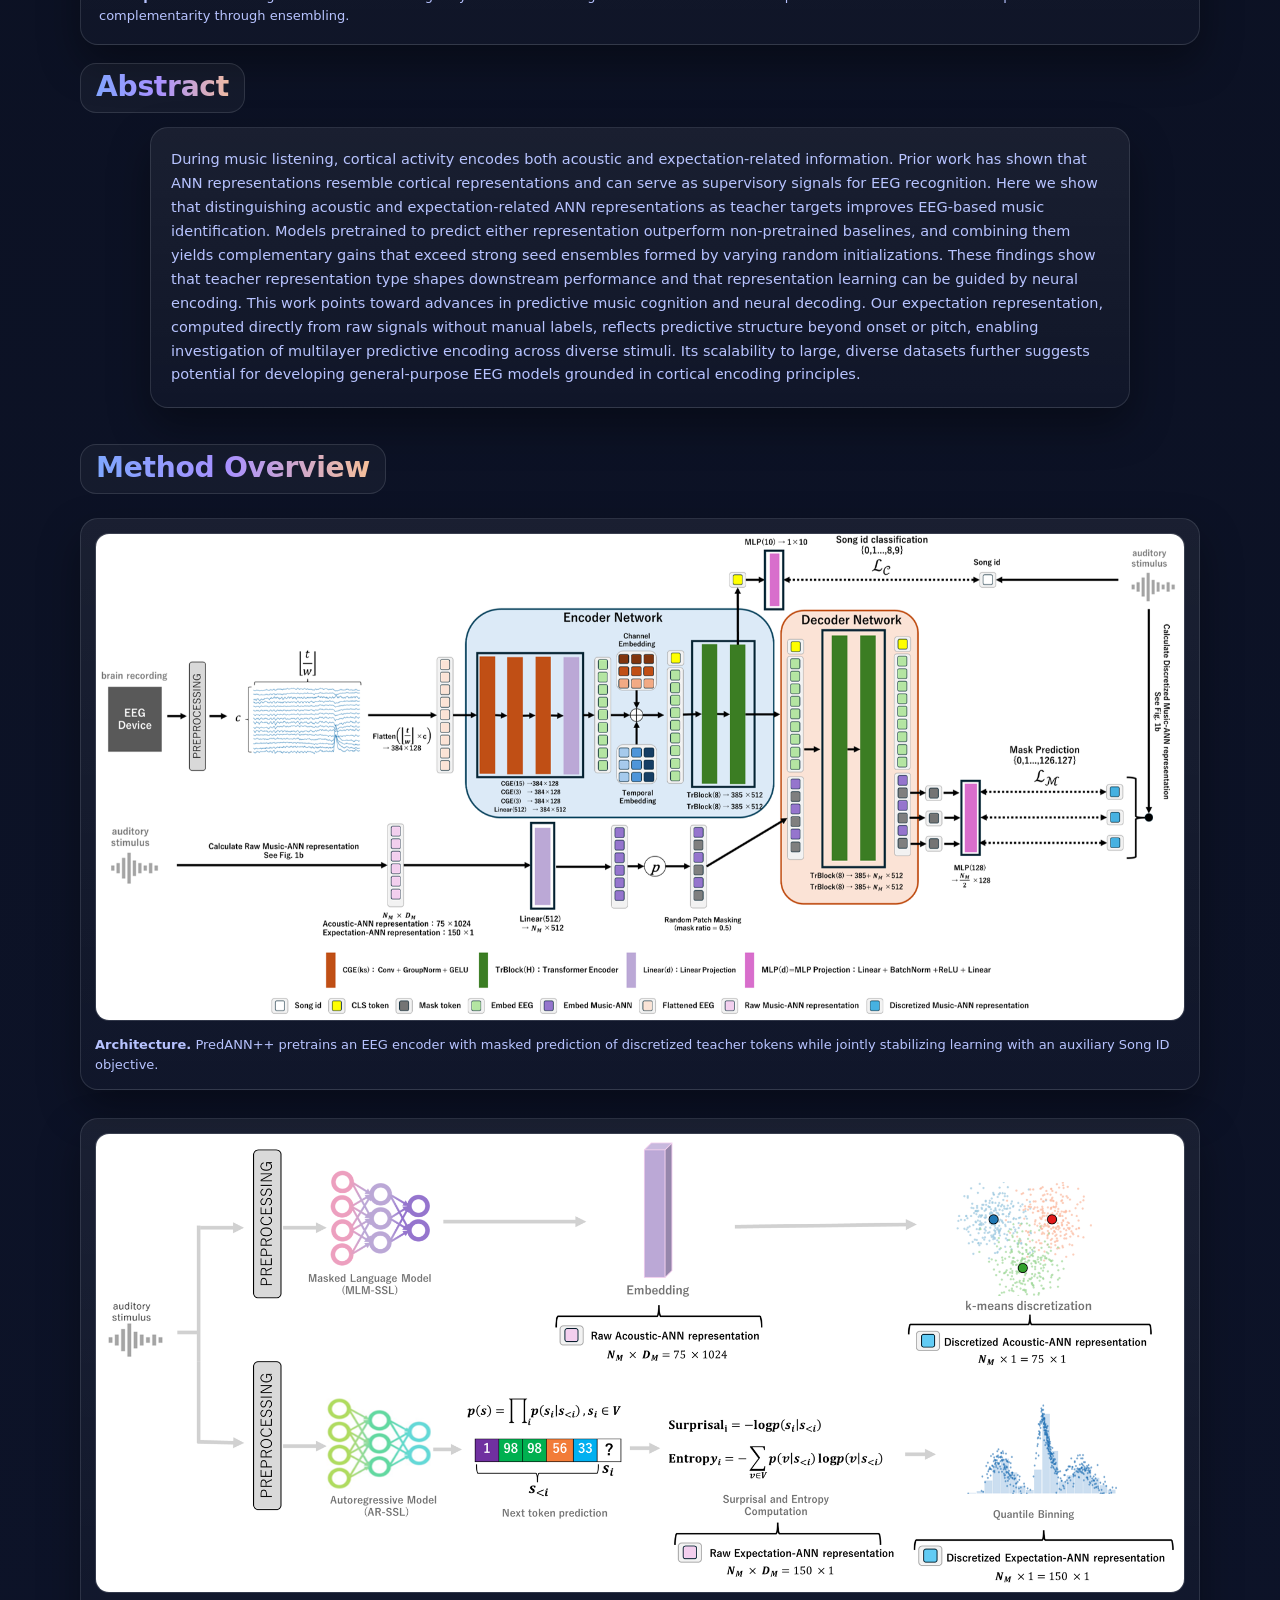
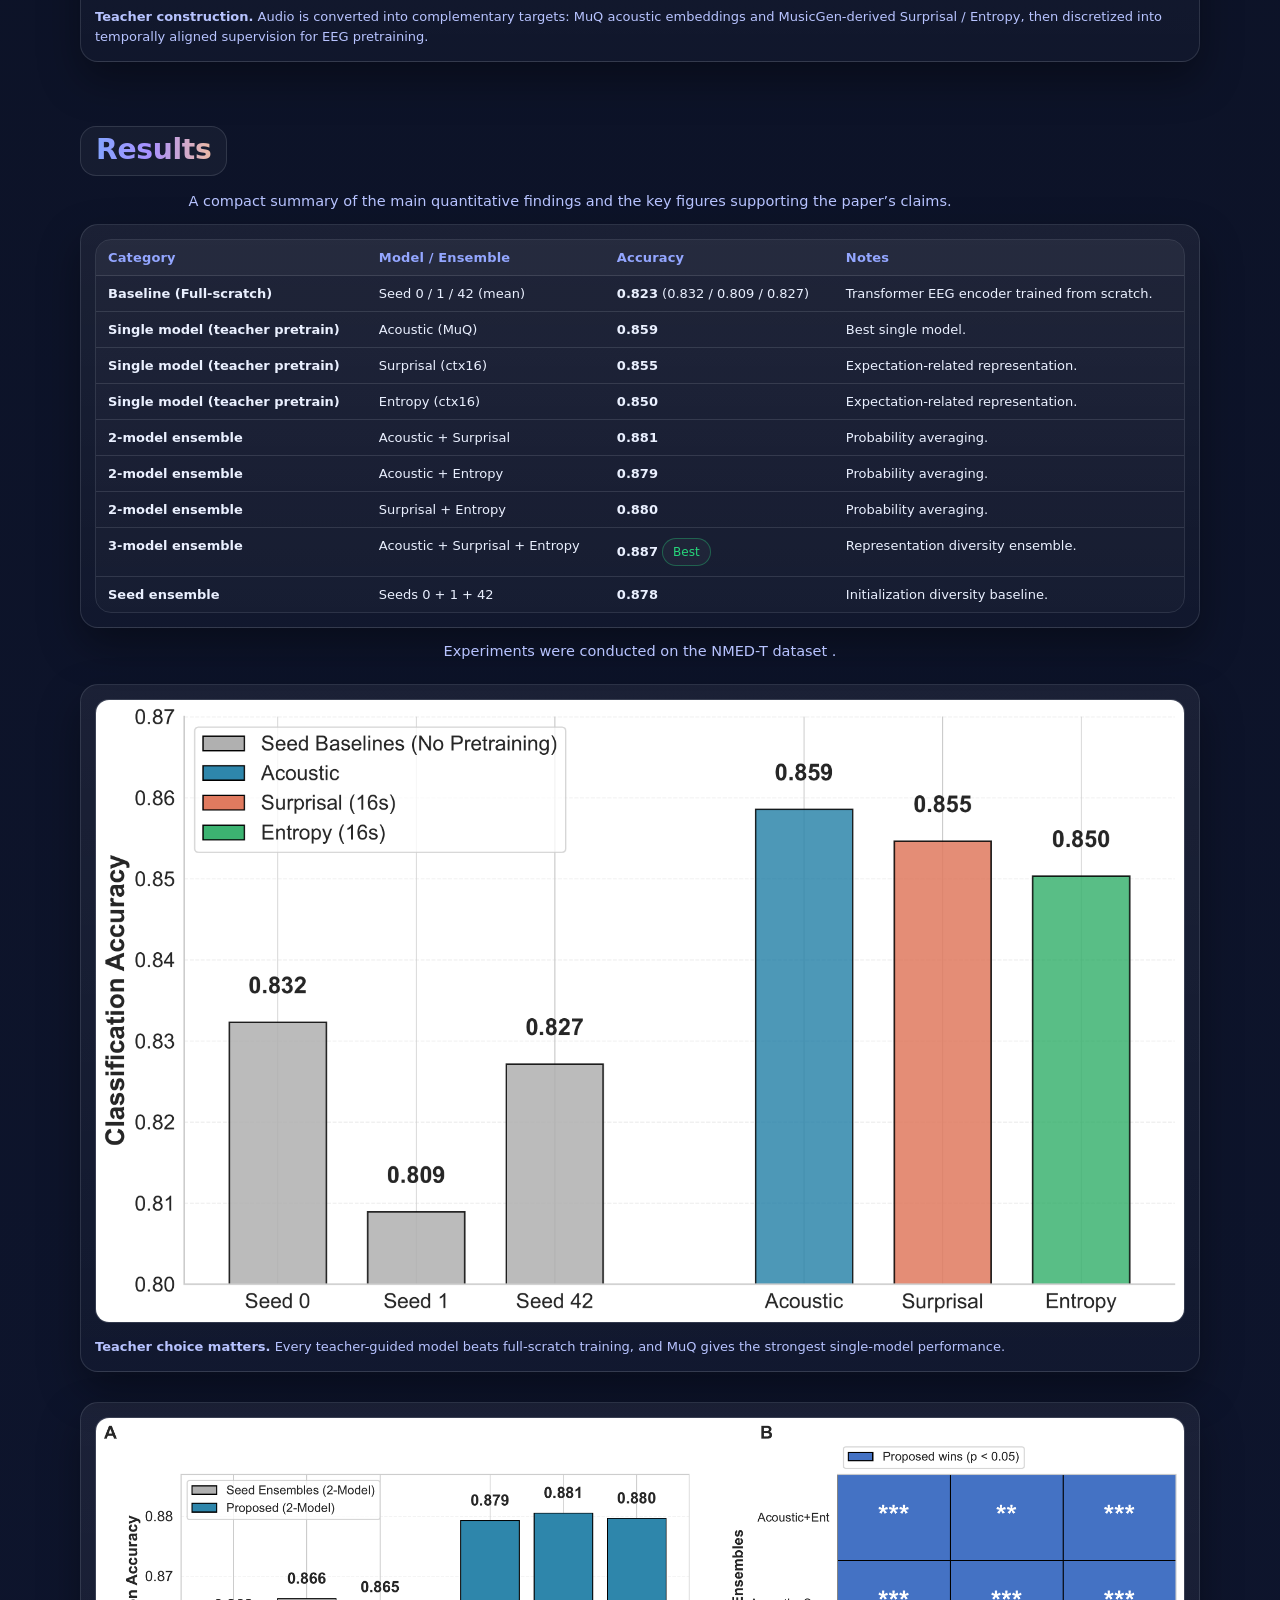
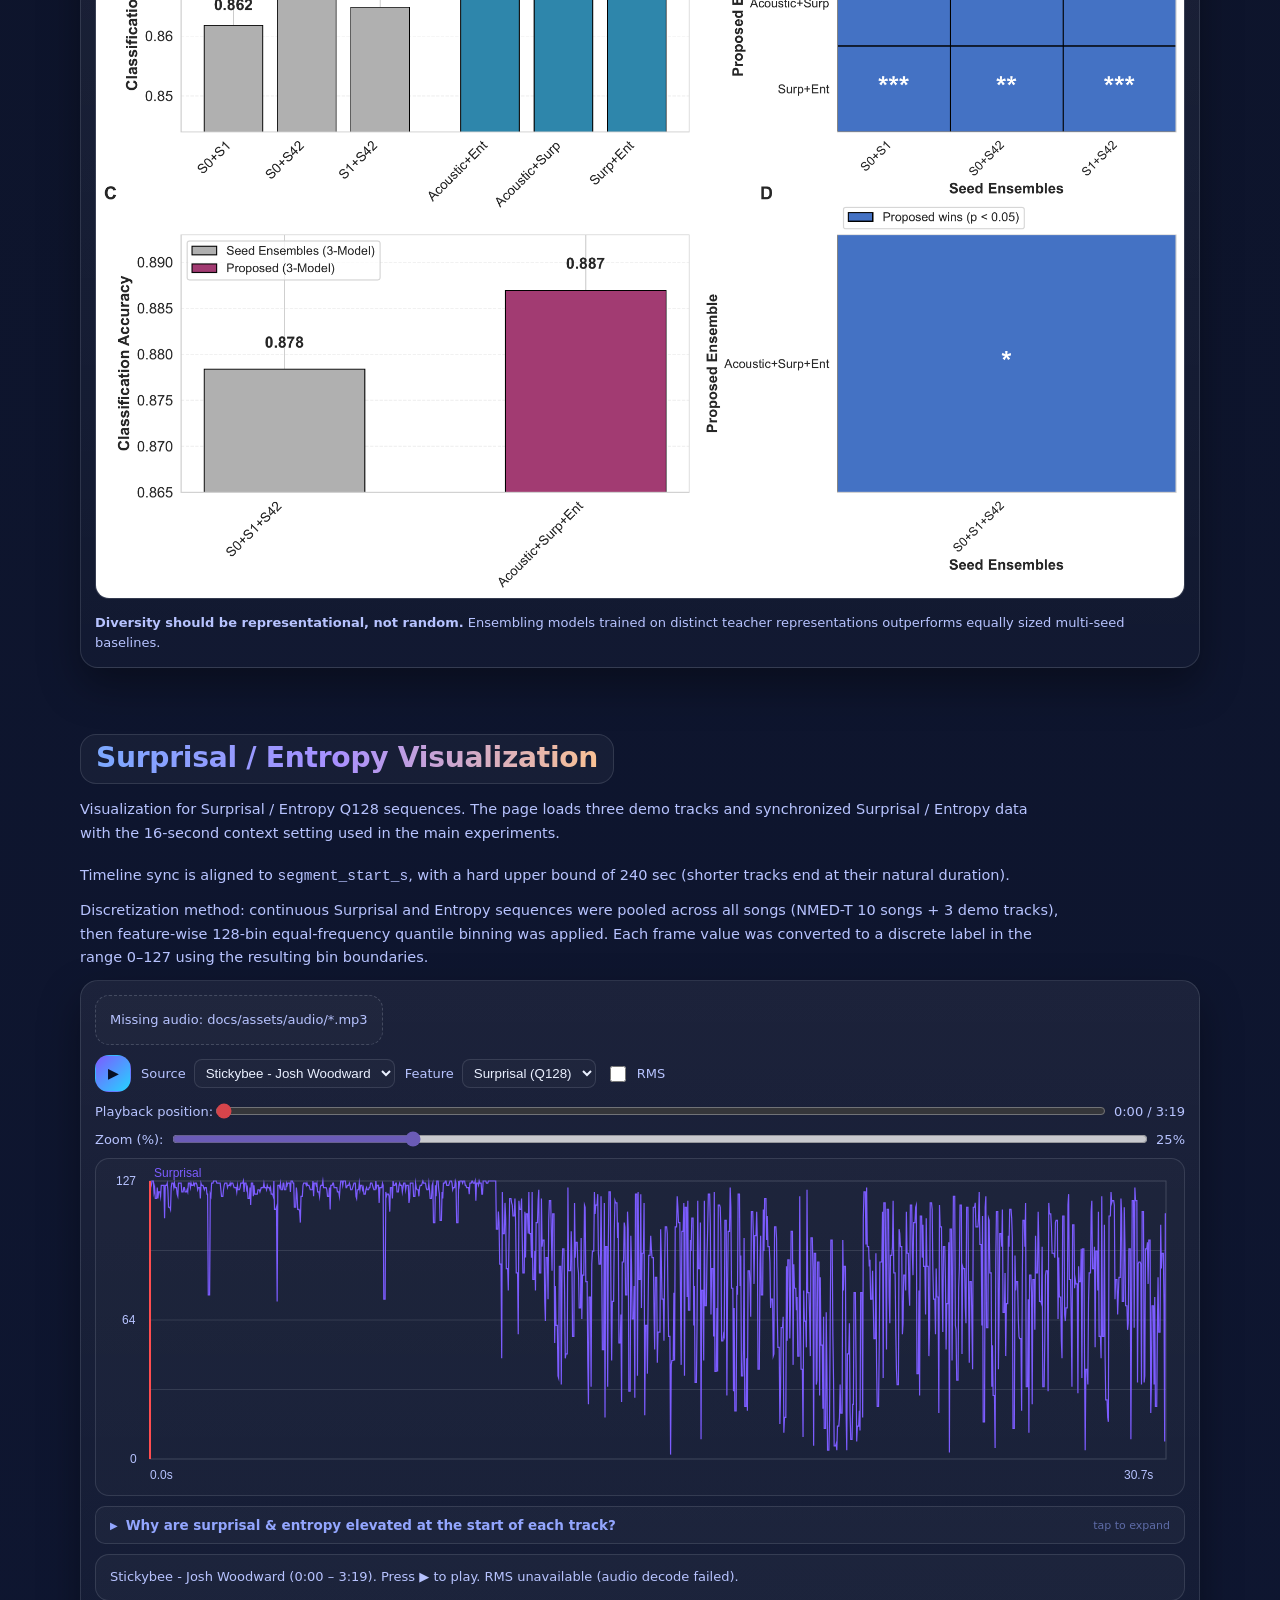
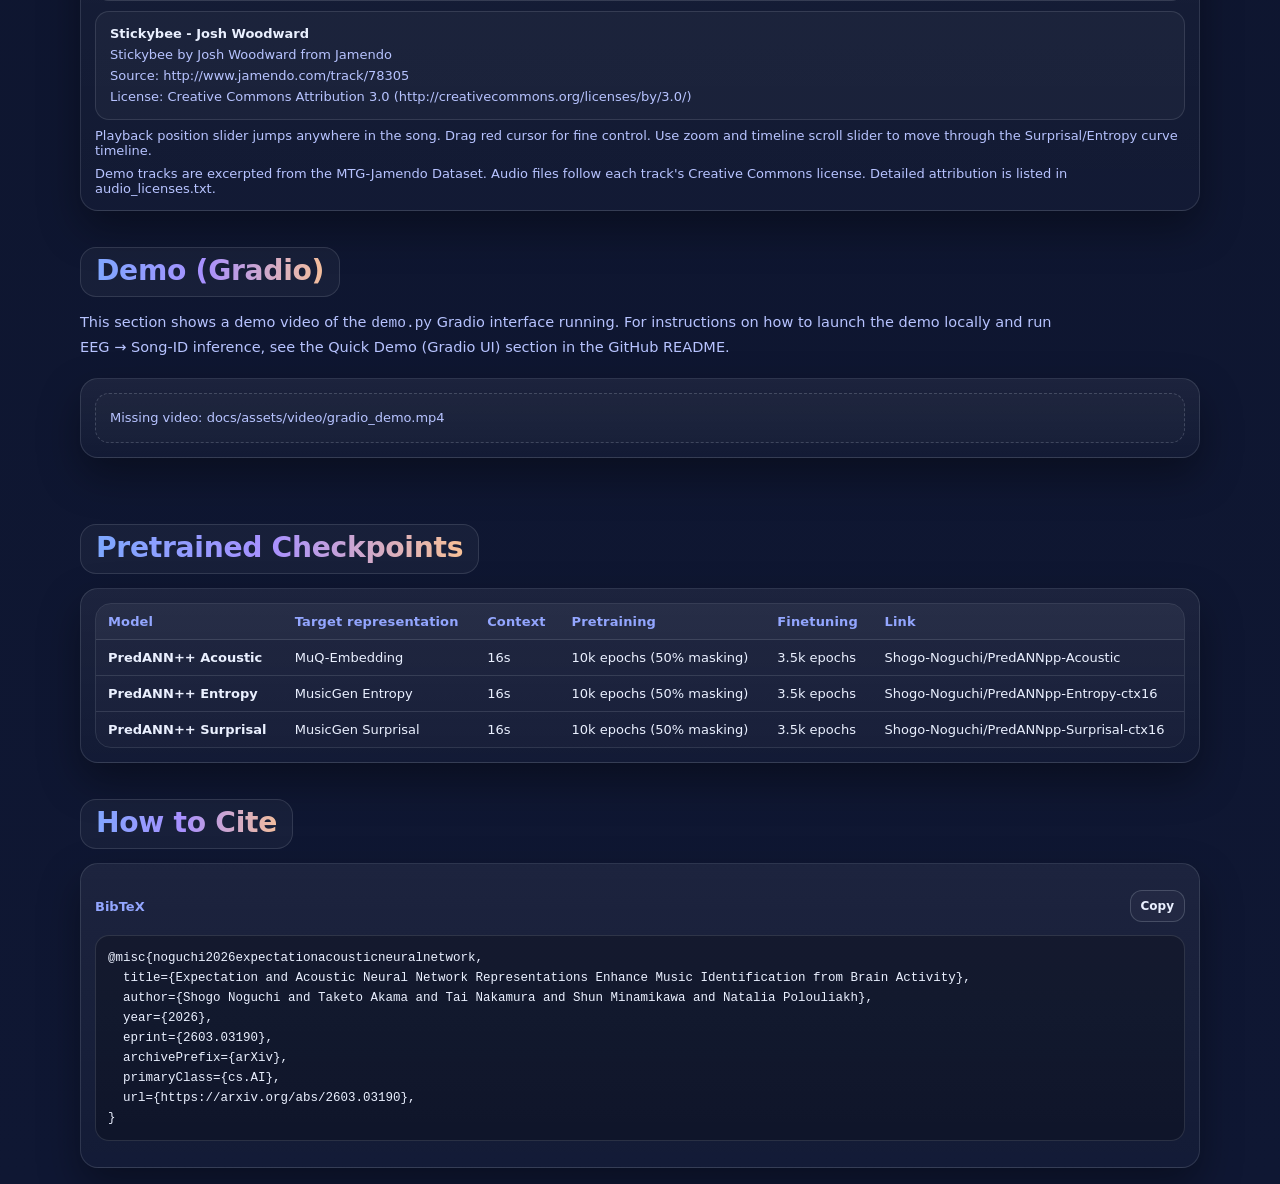
==== commit cc1b4210: "surprisal/entropy elevation explantation + paragraph format fix" ====
--- a/docs/index.html
+++ b/docs/index.html
@@ -157,6 +157,90 @@
       text-align: center;
     }
 
+    .section-copy-left {
+      max-width: 980px;
+      margin: 0 auto 10px;
+      text-align: left;
+    }
+
+    .section-intro.section-copy-left {
+      margin-bottom: 18px;
+    }
+
+    .note-toggle {
+      max-width: 100%;
+      margin: 0 0 0;
+      border: 1px solid var(--line, rgba(234, 240, 255, .12));
+      border-radius: 10px;
+      padding: 0;
+      background: rgba(255, 255, 255, .03);
+      font-size: 14px;
+      color: var(--muted, #b7c3ff);
+    }
+
+    .note-toggle summary {
+      cursor: pointer;
+      padding: 10px 14px;
+      font-size: 13.5px;
+      font-weight: 600;
+      color: var(--muted2, #93a6ff);
+      list-style: none;
+      user-select: none;
+      border-radius: 10px;
+      display: flex;
+      align-items: center;
+      gap: 8px;
+      transition: background 0.15s;
+    }
+
+    .note-toggle summary:hover {
+      background: rgba(255, 255, 255, .06);
+    }
+
+    .note-toggle summary::-webkit-details-marker {
+      display: none;
+    }
+
+    .note-toggle summary::before {
+      content: '▶';
+      font-size: 10px;
+      transition: transform 0.2s;
+      color: var(--muted2, #93a6ff);
+      flex-shrink: 0;
+    }
+
+    .note-toggle[open] summary::before {
+      transform: rotate(90deg);
+    }
+
+    .note-toggle summary .toggle-hint {
+      margin-left: auto;
+      font-size: 11px;
+      font-weight: 400;
+      opacity: 0.55;
+      white-space: nowrap;
+    }
+
+    .note-toggle[open] summary .toggle-hint {
+      display: none;
+    }
+
+    .note-toggle[open] summary {
+      border-bottom: 1px solid var(--line, rgba(234, 240, 255, .12));
+      border-radius: 10px 10px 0 0;
+    }
+
+    .note-toggle p {
+      margin: 0;
+      padding: 12px 16px;
+      line-height: 1.7;
+      color: var(--muted, #b7c3ff);
+    }
+
+    [data-theme="light"] .note-toggle {
+      background: rgba(0, 0, 0, .03);
+    }
+
     .abstract-card {
       max-width: 980px;
       margin: 0 auto;
@@ -304,8 +388,7 @@
             rel="noopener">GitHub</a>
           <a class="hero-link-btn" href="https://huggingface.co/collections/Shogo-Noguchi/predann-models"
             target="_blank" rel="noopener">Hugging Face</a>
-          <a class="hero-link-btn" href="https://arxiv.org/abs/2603.03190" target="_blank"
-            rel="noopener">arXiv</a>
+          <a class="hero-link-btn" href="https://arxiv.org/abs/2603.03190" target="_blank" rel="noopener">arXiv</a>
         </div>
 
         <p class="hero-tagline">EEG representation learning should be guided by neural encoding.</p>
@@ -459,9 +542,7 @@
 
     <p class="small" style="margin-top:12px;text-align:center;">
       Experiments were conducted on the
-      <a href="https://github.com/ShogoNoguchi/PredANNpp#dataset"
-         target="_blank"
-         rel="noopener">
+      <a href="https://github.com/ShogoNoguchi/PredANNpp#dataset" target="_blank" rel="noopener">
         NMED-T dataset
       </a>.
     </p>
@@ -491,15 +572,15 @@
   <!-- SYNC VIZ -->
   <div id="syncviz" class="container section anchor">
     <h2 class="section-title-gradient">Surprisal / Entropy Visualization</h2>
-    <p class="section-intro">
+    <p class="section-intro section-copy-left">
       Visualization for Surprisal / Entropy Q128 sequences. The page loads three demo tracks and synchronized
       Surprisal / Entropy data with the 16-second context setting used in the main experiments.
     </p>
-    <p>
+    <p class="section-copy-left">
       Timeline sync is aligned to <code>segment_start_s</code>, with a hard upper bound of 240 sec
       (shorter tracks end at their natural duration).
     </p>
-    <p>
+    <p class="section-copy-left">
       Discretization method: continuous Surprisal and Entropy sequences were pooled across all songs
       (NMED-T 10 songs + 3 demo tracks), then feature-wise 128-bin equal-frequency quantile binning was applied.
       Each frame value was converted to a discrete label in the range 0–127 using the resulting bin boundaries.
@@ -554,6 +635,23 @@
         <canvas id="surprisalCanvas"></canvas>
       </div>
 
+      <details class="note-toggle" style="margin-top:10px;">
+        <summary>Why are surprisal &amp; entropy elevated at the start of each track? <span class="toggle-hint">tap to
+            expand</span></summary>
+        <p>
+          The elevated surprisal and entropy values at the beginning of tracks arise from the context-window design.
+          For each segment, logits are computed using a fixed 16-second lookback window. At song onset, this window
+          extends beyond the start of the audio, so the missing left context is padded with
+          <code>special_token_id</code>, a reserved sentinel token used for invalid or masked positions. As a result,
+          early segments are conditioned partly on synthetic padding rather than real audio history, making the model's
+          predictions broader and less confident. This increases entropy, which reflects distributional uncertainty,
+          and also increases surprisal, because the true tokens receive lower probability. The effect lasts for about
+          13 seconds (<code>window_sec − segment_sec</code>), because segments starting before 13 s still require
+          left padding. Thus, the early elevation is a systematic artifact of the padding scheme rather than a
+          property of the music itself.
+        </p>
+      </details>
+
       <div id="syncStatus" class="notice" style="margin-top:10px;">
         Initializing synchronized visualization...
       </div>
@@ -576,13 +674,11 @@
   <!-- DEMO -->
   <div id="demo" class="container section anchor">
     <h2 class="section-title-gradient">Demo (Gradio)</h2>
-    <p class="section-intro">
+    <p class="section-intro section-copy-left">
       This section shows a demo video of the <code>demo.py</code> Gradio interface running.
-      For instructions on how to launch the demo locally and run EEG → Song-ID inference,
+      For instructions on how to launch the demo locally and run EEG&nbsp;→&nbsp;Song-ID inference,
       see the
-      <a href="https://github.com/ShogoNoguchi/PredANNpp#quick-demo-gradio-ui"
-         target="_blank"
-         rel="noopener">
+      <a href="https://github.com/ShogoNoguchi/PredANNpp#quick-demo-gradio-ui" target="_blank" rel="noopener">
         Quick Demo (Gradio UI)
       </a>
       section in the GitHub README.
@@ -622,9 +718,7 @@
               <td>10k epochs (50% masking)</td>
               <td>3.5k epochs</td>
               <td>
-                <a href="https://huggingface.co/Shogo-Noguchi/PredANNpp-Acoustic"
-                   target="_blank"
-                   rel="noopener">
+                <a href="https://huggingface.co/Shogo-Noguchi/PredANNpp-Acoustic" target="_blank" rel="noopener">
                   Shogo-Noguchi/PredANNpp-Acoustic
                 </a>
               </td>
@@ -636,9 +730,7 @@
               <td>10k epochs (50% masking)</td>
               <td>3.5k epochs</td>
               <td>
-                <a href="https://huggingface.co/Shogo-Noguchi/PredANNpp-Entropy-ctx16"
-                   target="_blank"
-                   rel="noopener">
+                <a href="https://huggingface.co/Shogo-Noguchi/PredANNpp-Entropy-ctx16" target="_blank" rel="noopener">
                   Shogo-Noguchi/PredANNpp-Entropy-ctx16
                 </a>
               </td>
@@ -650,9 +742,7 @@
               <td>10k epochs (50% masking)</td>
               <td>3.5k epochs</td>
               <td>
-                <a href="https://huggingface.co/Shogo-Noguchi/PredANNpp-Surprisal-ctx16"
-                   target="_blank"
-                   rel="noopener">
+                <a href="https://huggingface.co/Shogo-Noguchi/PredANNpp-Surprisal-ctx16" target="_blank" rel="noopener">
                   Shogo-Noguchi/PredANNpp-Surprisal-ctx16
                 </a>
               </td>
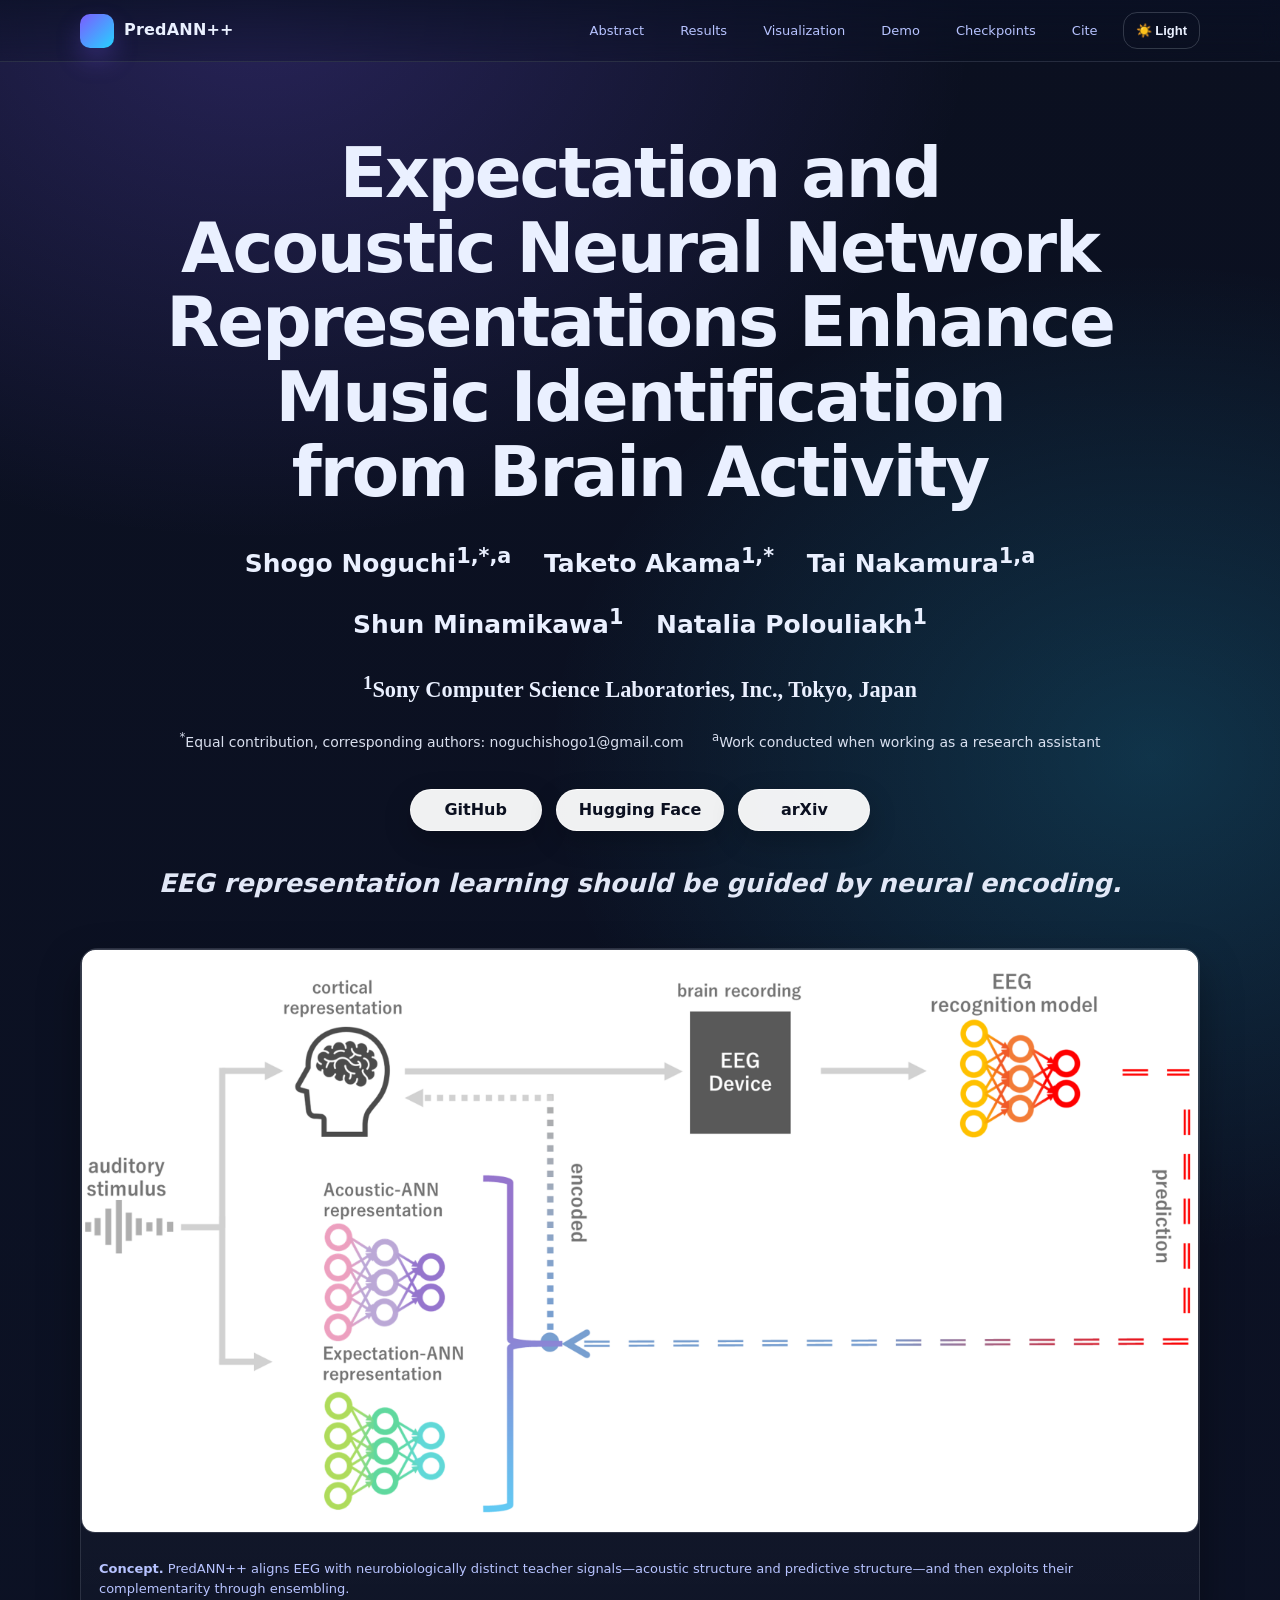
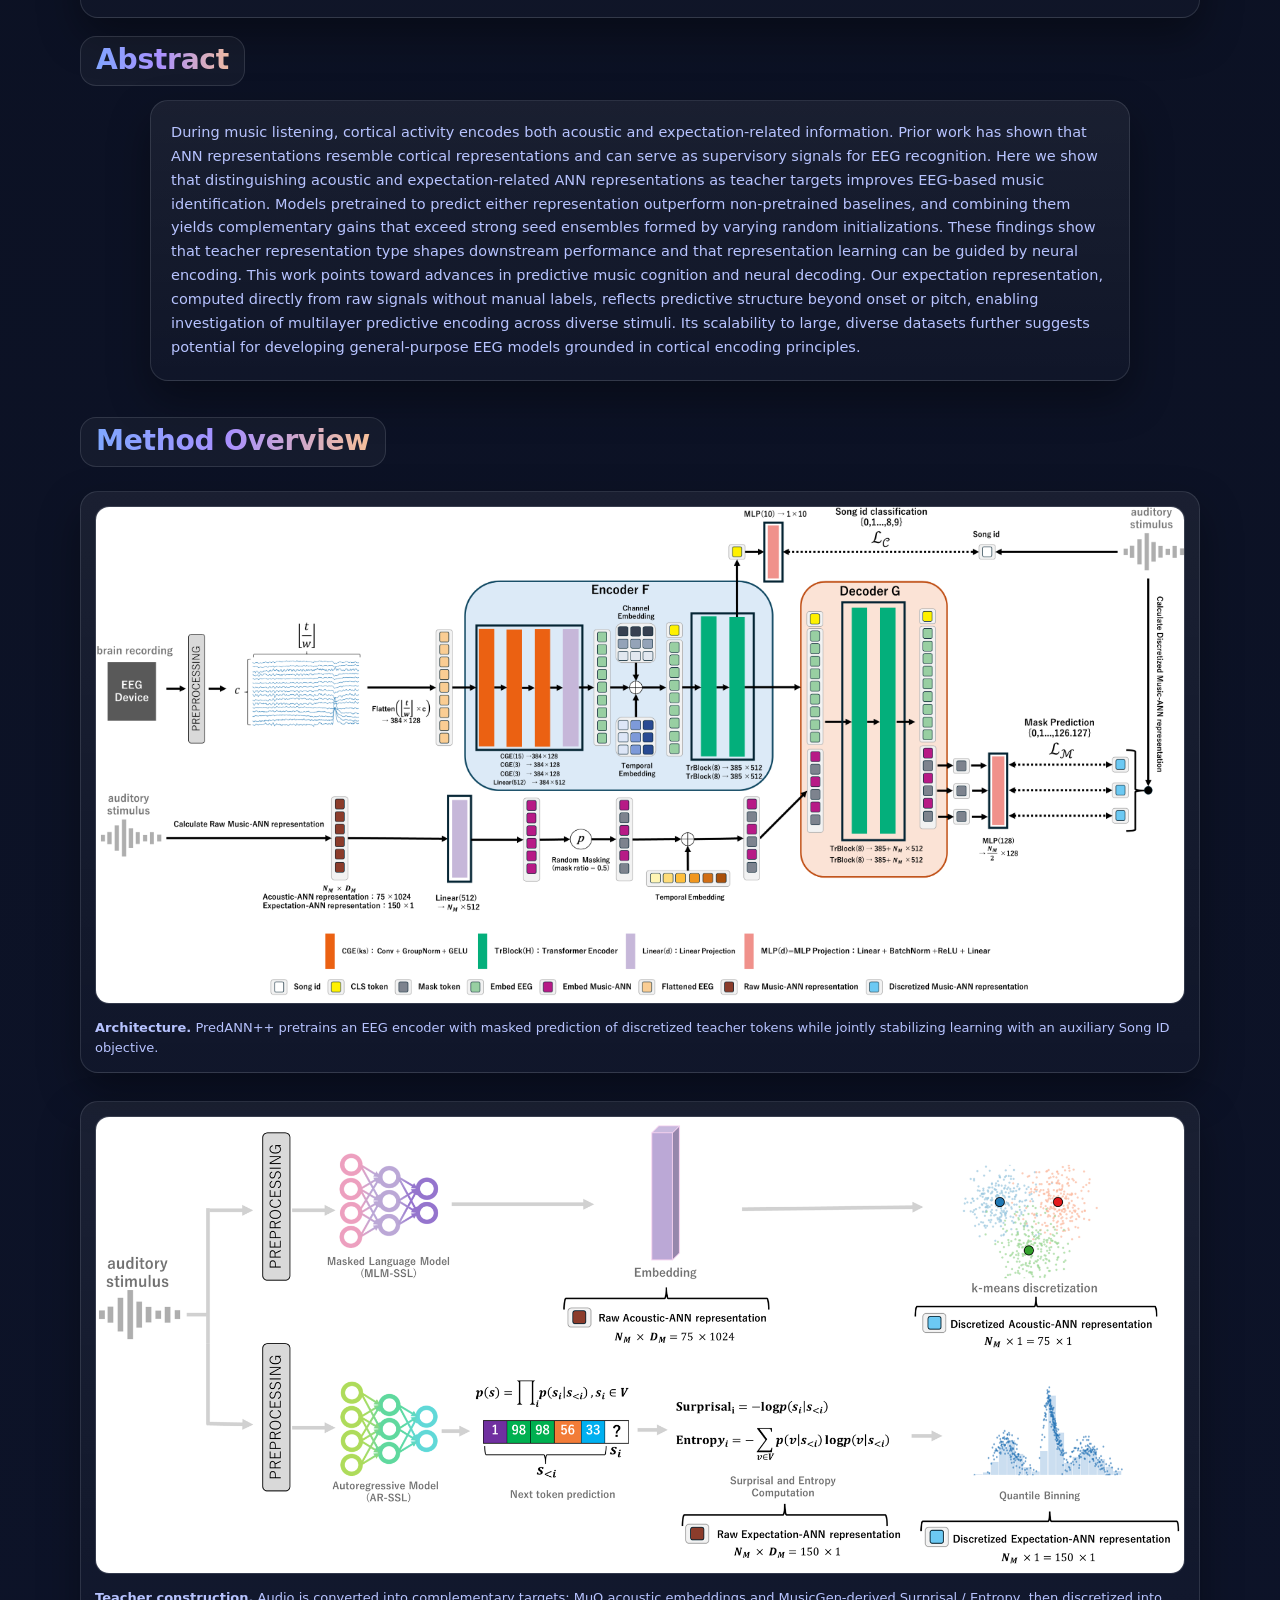
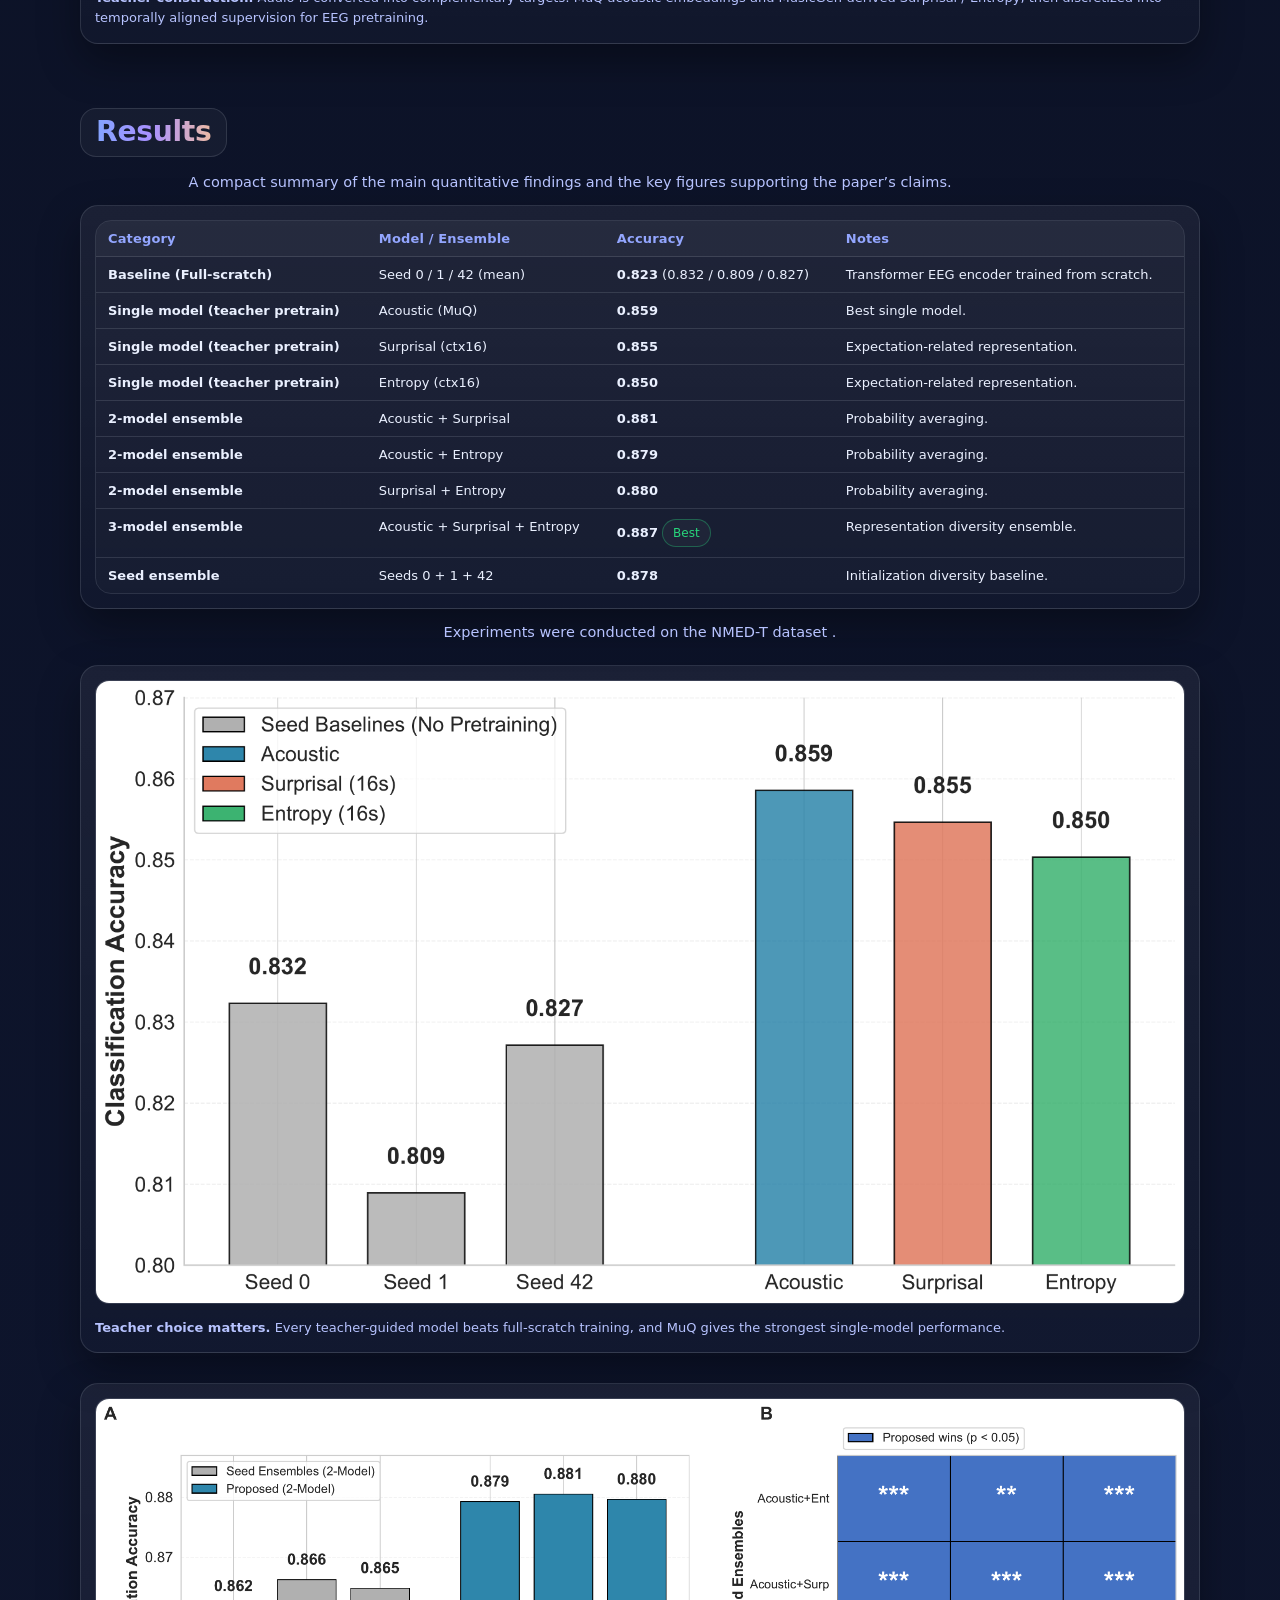
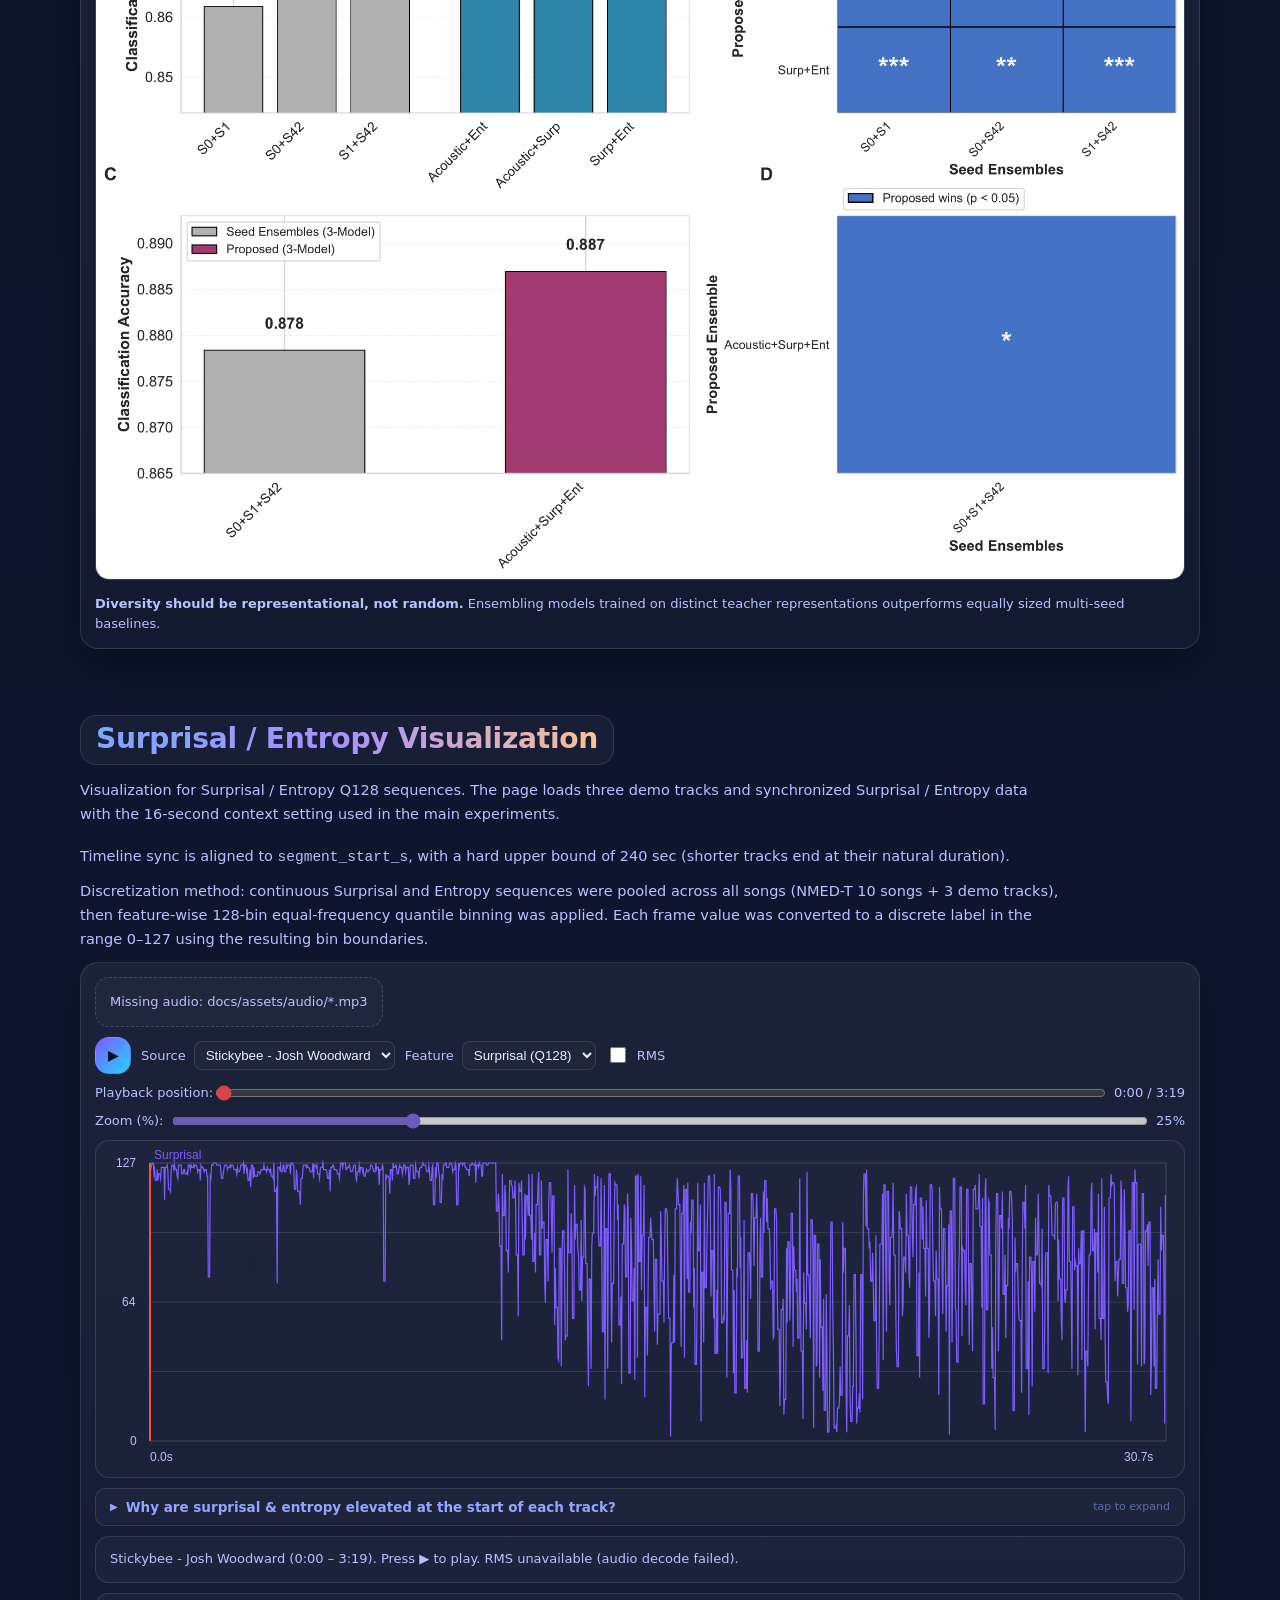
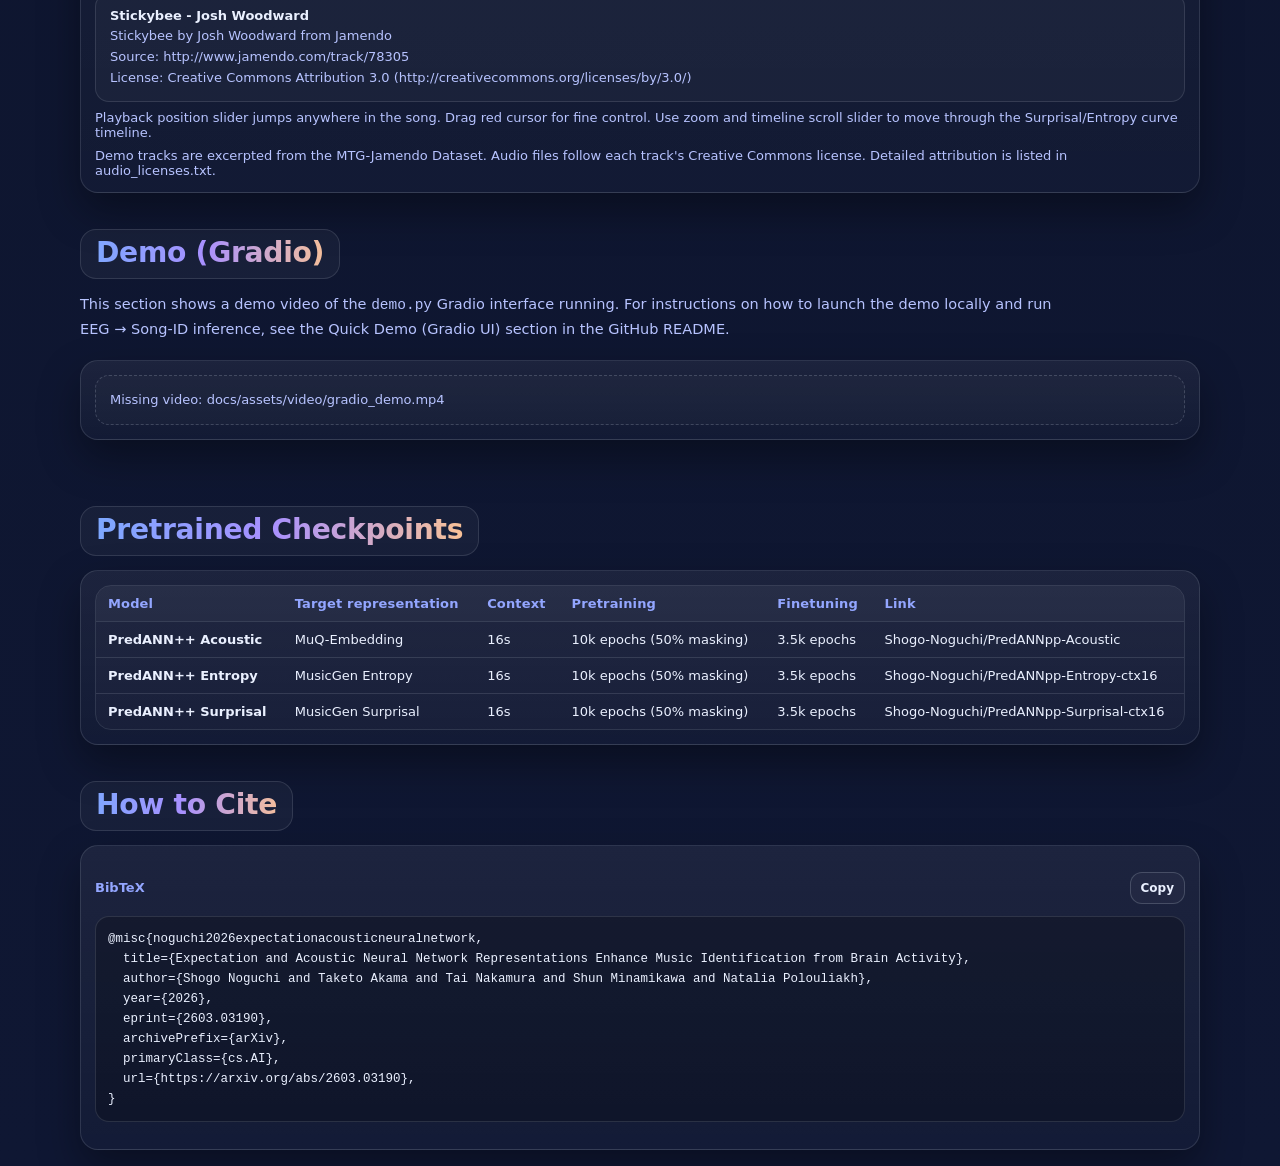
==== commit ccc4a59f: "pages update" ====
--- a/docs/index.html
+++ b/docs/index.html
@@ -256,6 +256,8 @@
     .concept-card img {
       width: 100%;
       display: block;
+      margin-left: auto;
+      margin-right: auto;
     }
 
     .cap {
@@ -413,23 +415,14 @@
     <h2 class="section-title-gradient">Abstract</h2>
     <div class="card abstract-card" style="padding:20px;">
       <p style="margin:0;">
-        During music listening, cortical activity encodes both acoustic and expectation-related information. Prior work
-        has shown that ANN representations resemble cortical representations and can serve as supervisory signals for
-        EEG
-        recognition. Here we show that distinguishing acoustic and expectation-related ANN representations as teacher
-        targets
-        improves EEG-based music identification. Models pretrained to predict either representation outperform
-        non-pretrained
-        baselines, and combining them yields complementary gains that exceed strong seed ensembles formed by varying
-        random initializations. These findings show that teacher representation type shapes downstream performance and
-        that representation
-        learning can be guided by neural encoding. This work points toward advances in predictive music cognition and
-        neural decoding. Our expectation representation, computed directly from raw signals without manual labels,
-        reflects predictive
-        structure beyond onset or pitch, enabling investigation of multilayer predictive encoding across diverse
-        stimuli. Its scalability to large, diverse datasets further suggests potential for developing general-purpose
-        EEG models
-        grounded in cortical encoding principles.
+        During music listening, cortical activity encodes both acoustic and expectation-related information. 
+        Prior work has shown that ANN representations resemble cortical representations and can serve as supervisory signals for EEG recognition. 
+        Here we show that distinguishing acoustic and expectation-related ANN representations as teacher targets improves EEG-based music identification. 
+        Models pretrained to predict either representation outperform non-pretrained baselines, and combining them yields complementary gains that exceed strong seed ensembles formed by varying random initializations. 
+        These findings show that teacher representation type shapes downstream performance and that representation learning can be guided by neural encoding.
+        This work points toward advances in predictive music cognition and neural decoding.
+        Our expectation representation, computed directly from raw signals without manual labels, reflects predictive structure beyond onset or pitch, enabling investigation of multilayer predictive encoding across diverse stimuli.
+        Its scalability to large, diverse datasets further suggests potential for developing general-purpose EEG models grounded in cortical encoding principles.
       </p>
     </div>
   </div>
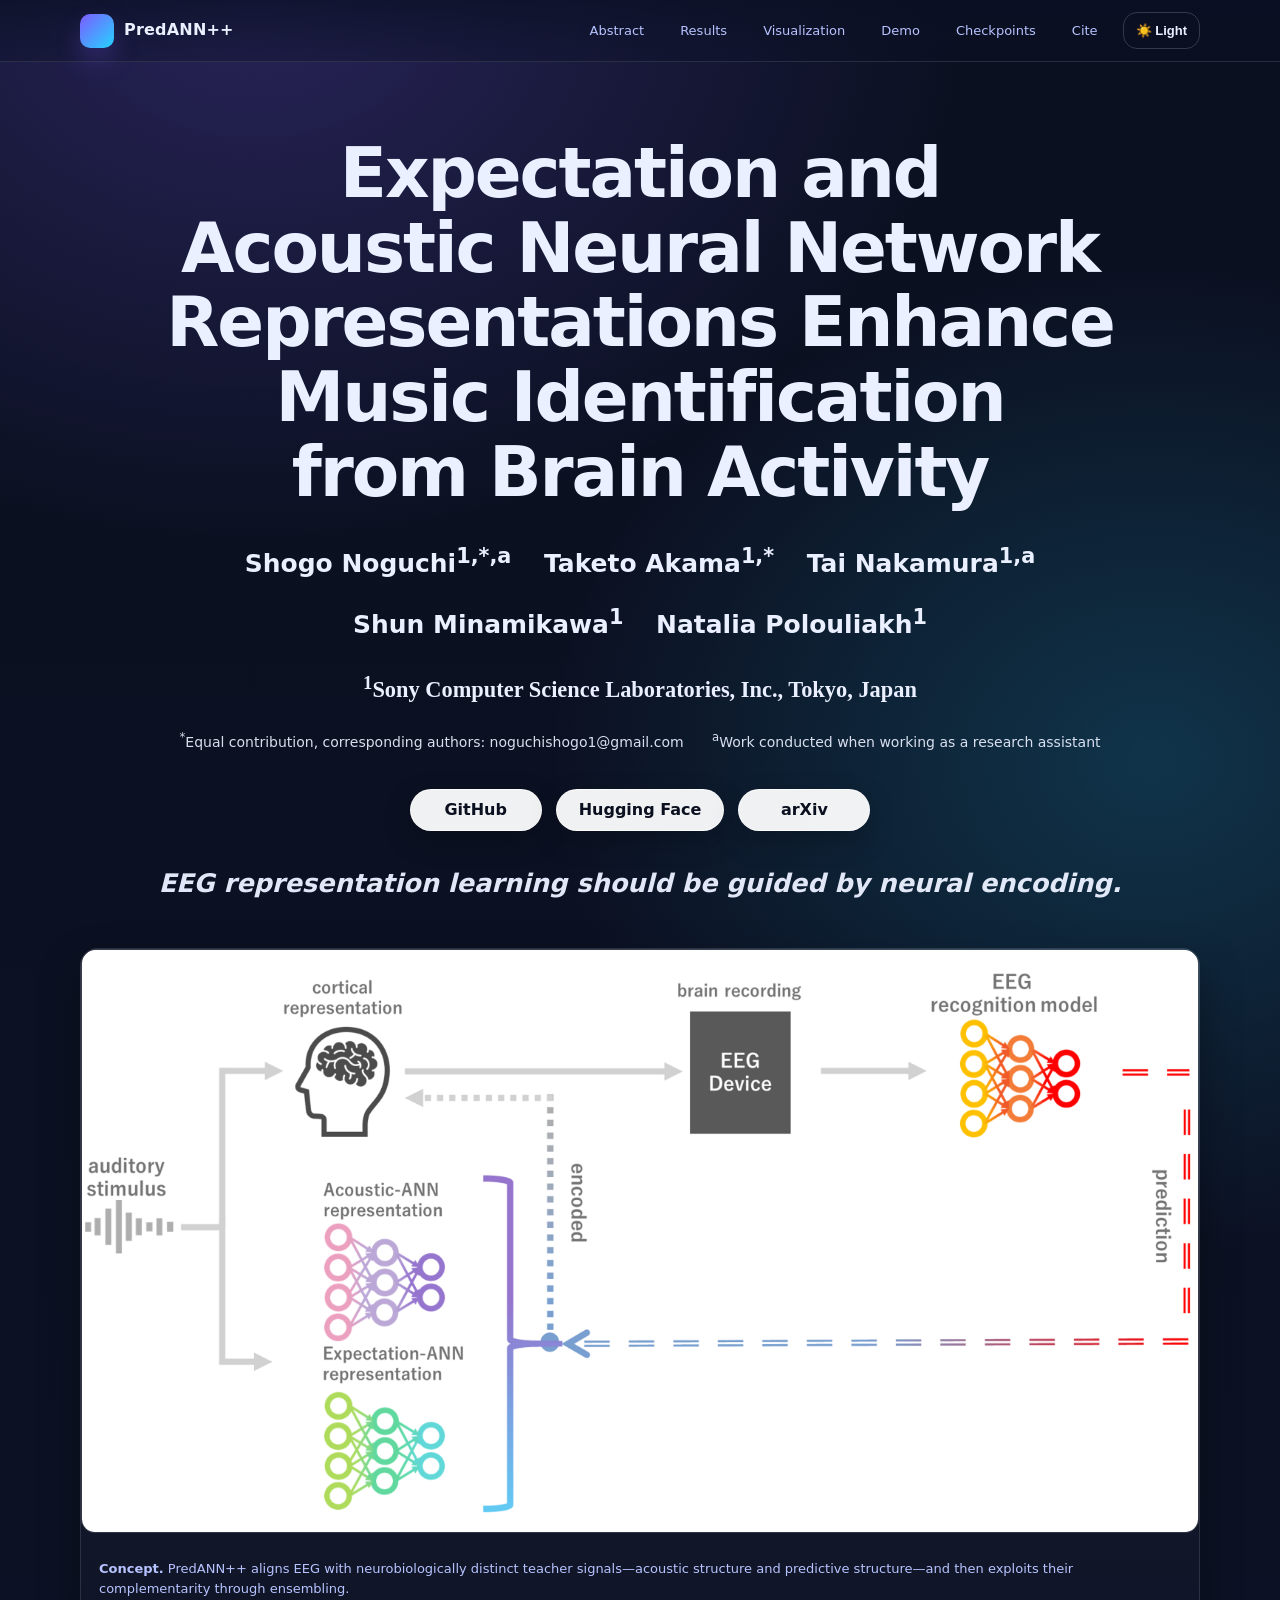
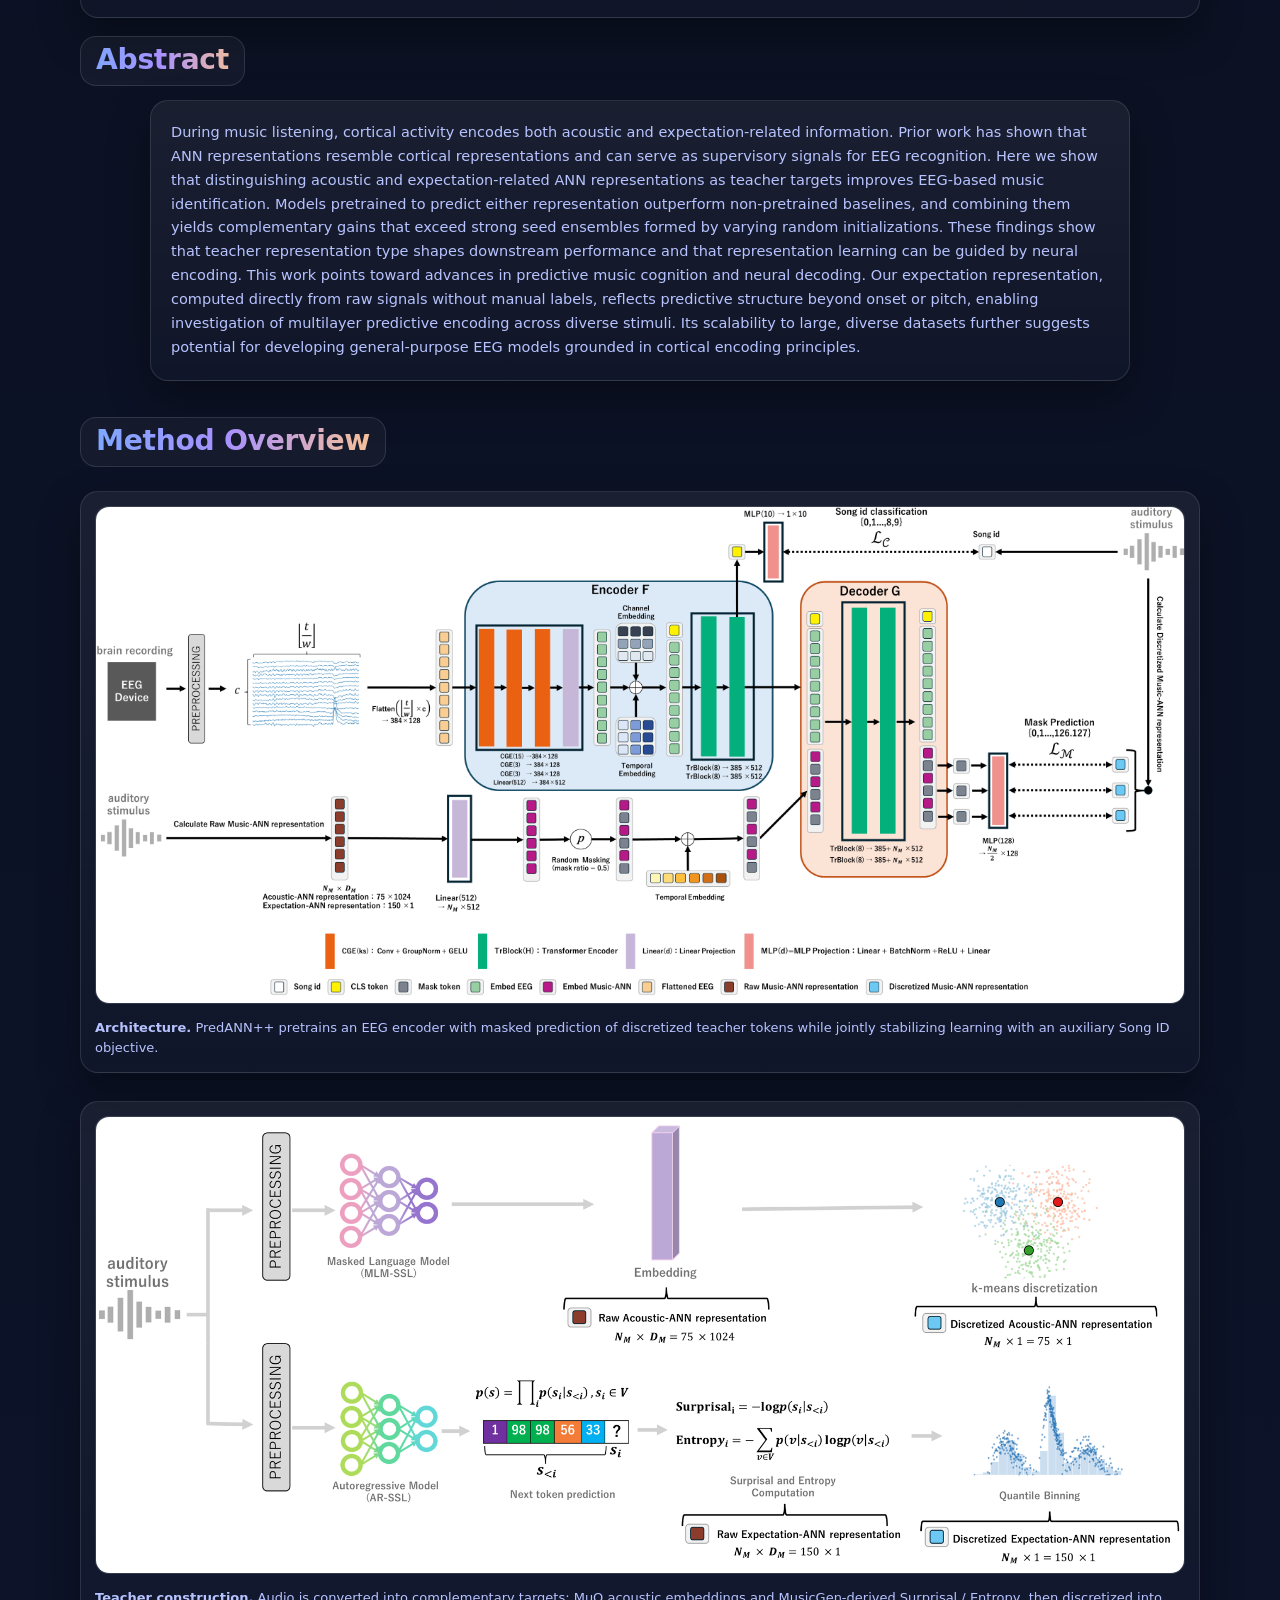
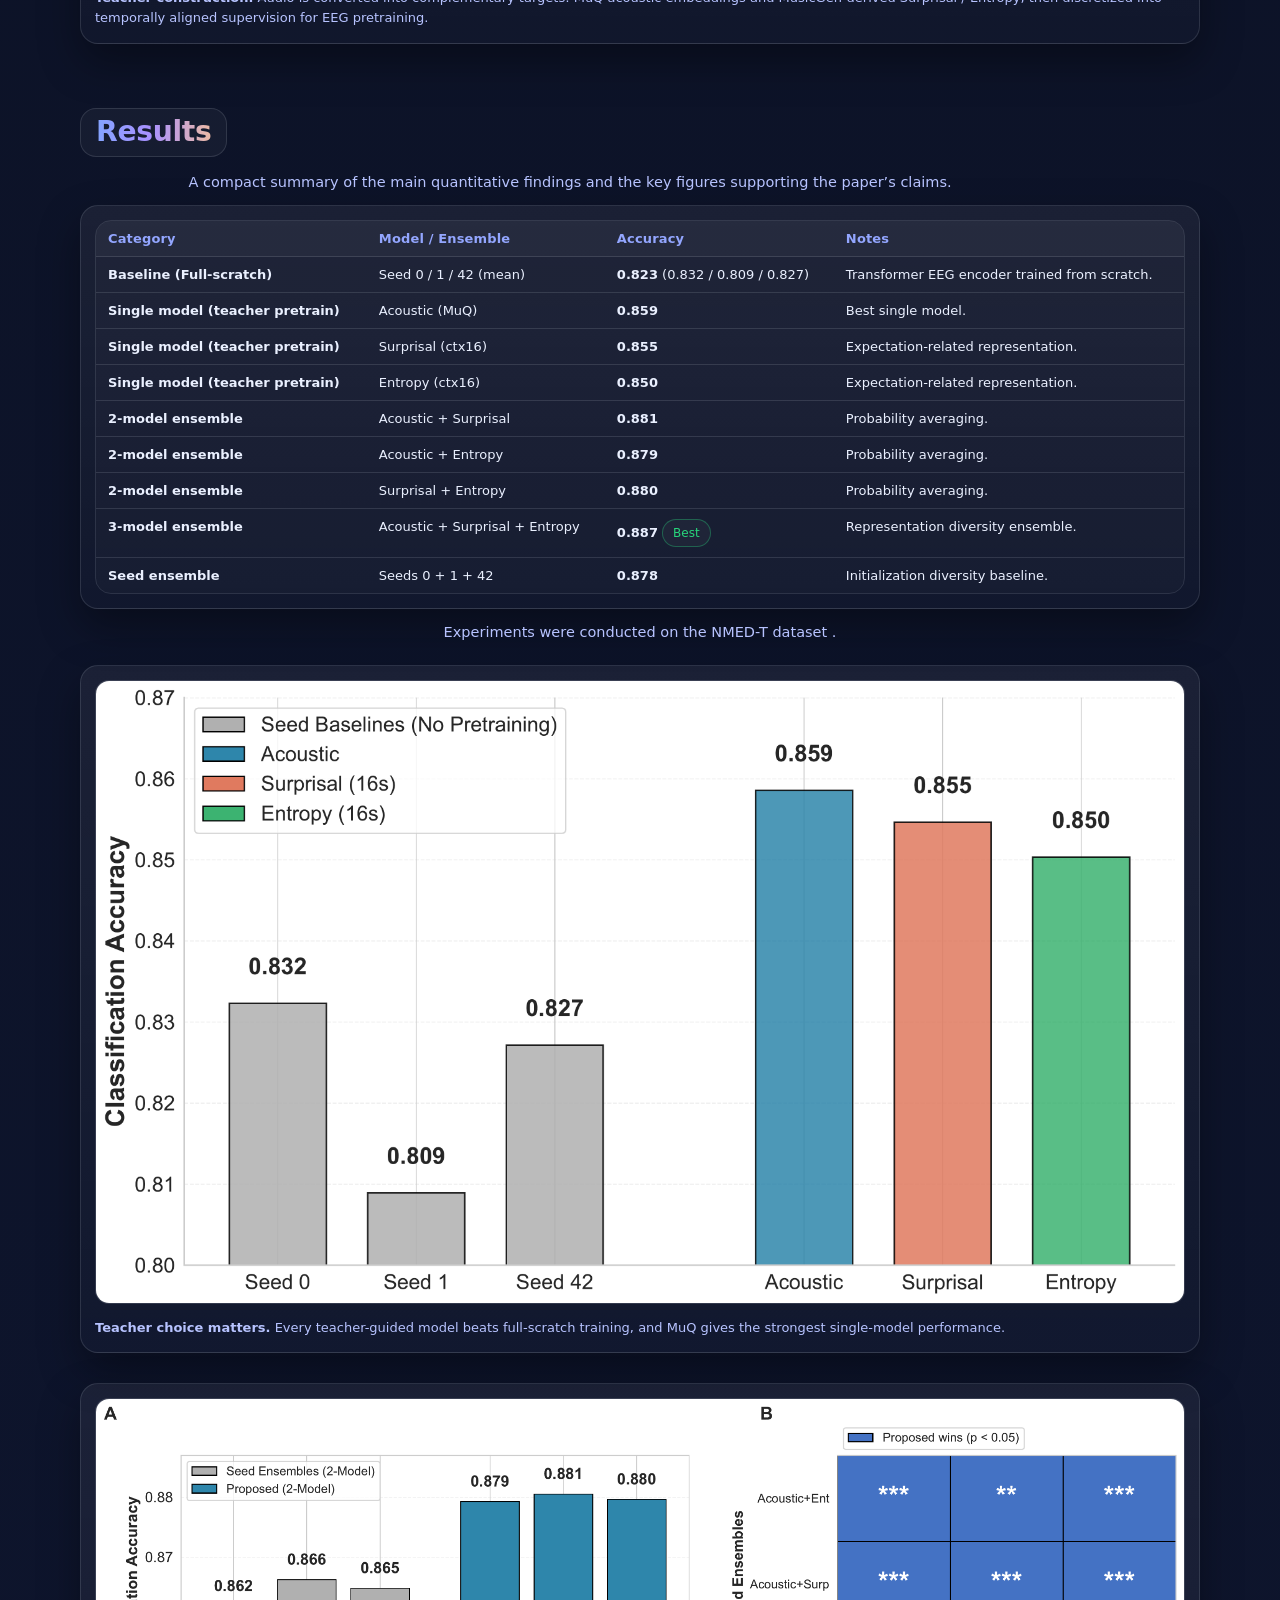
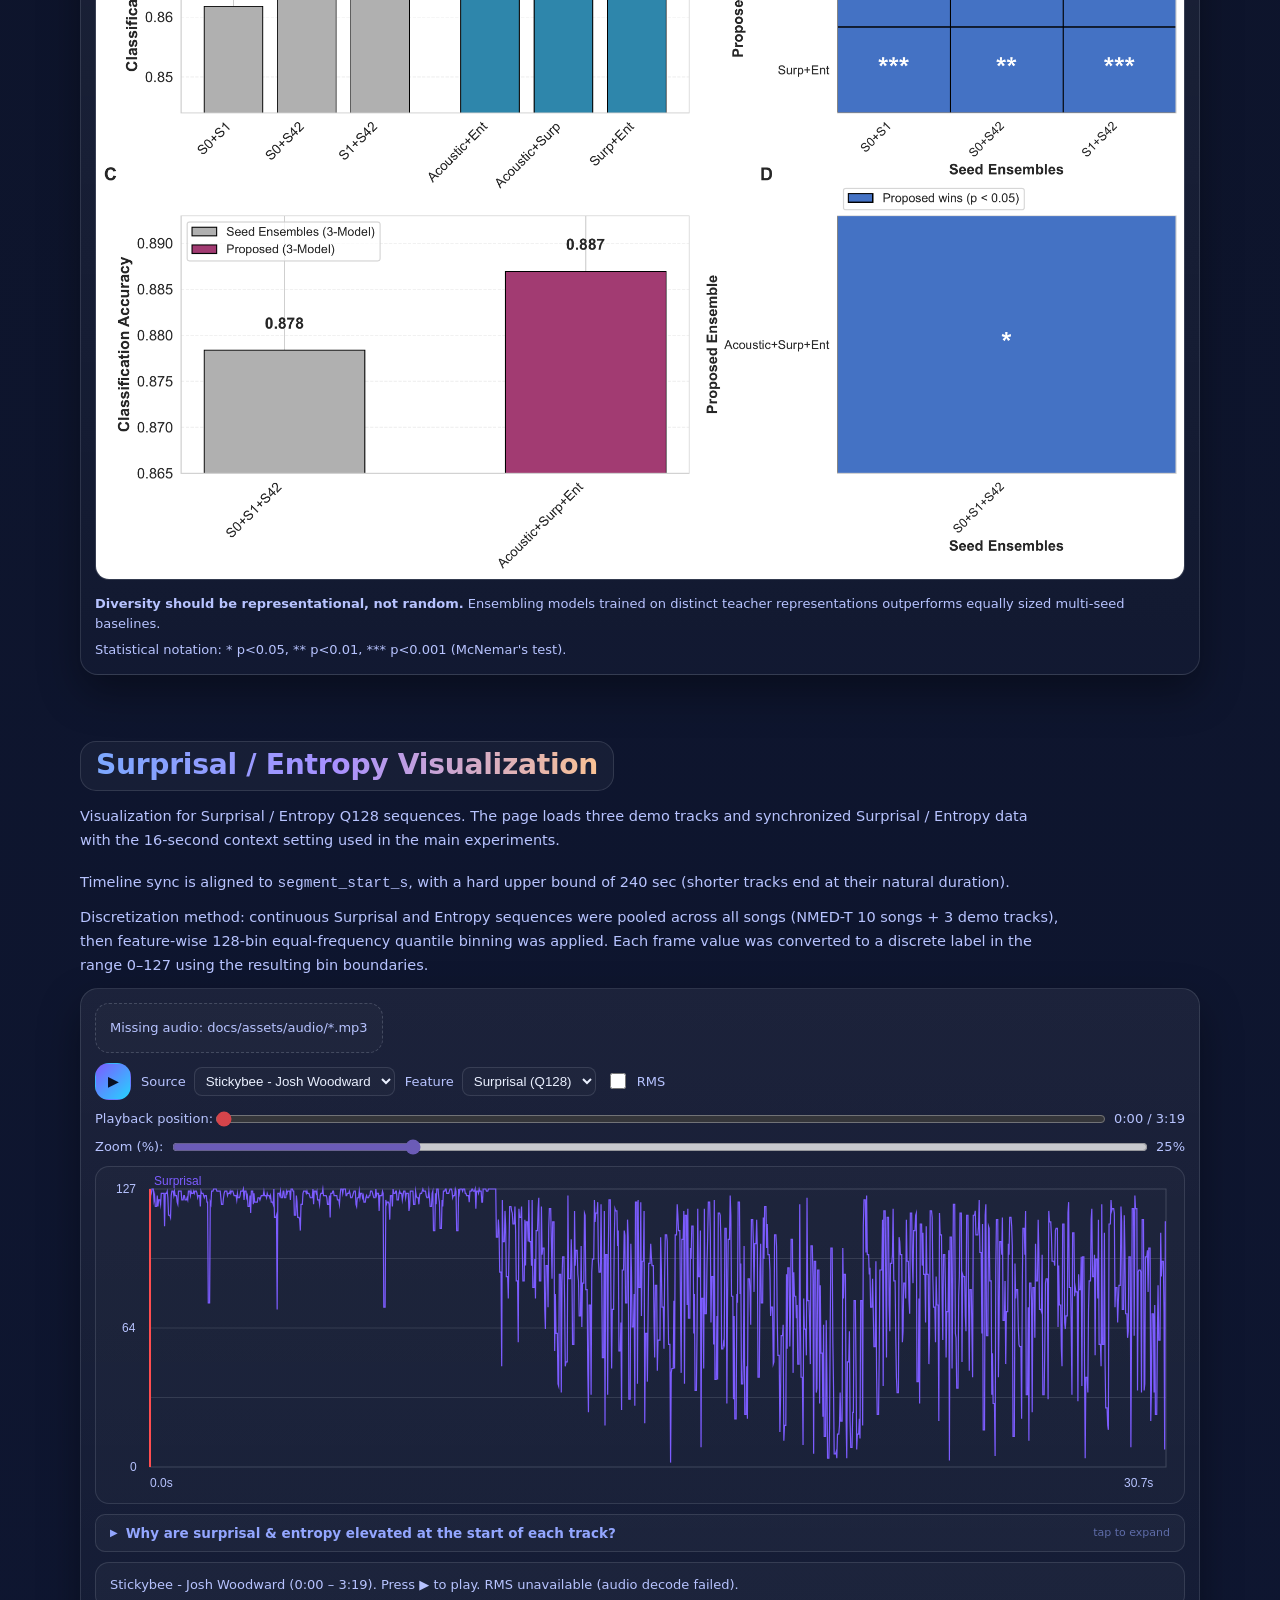
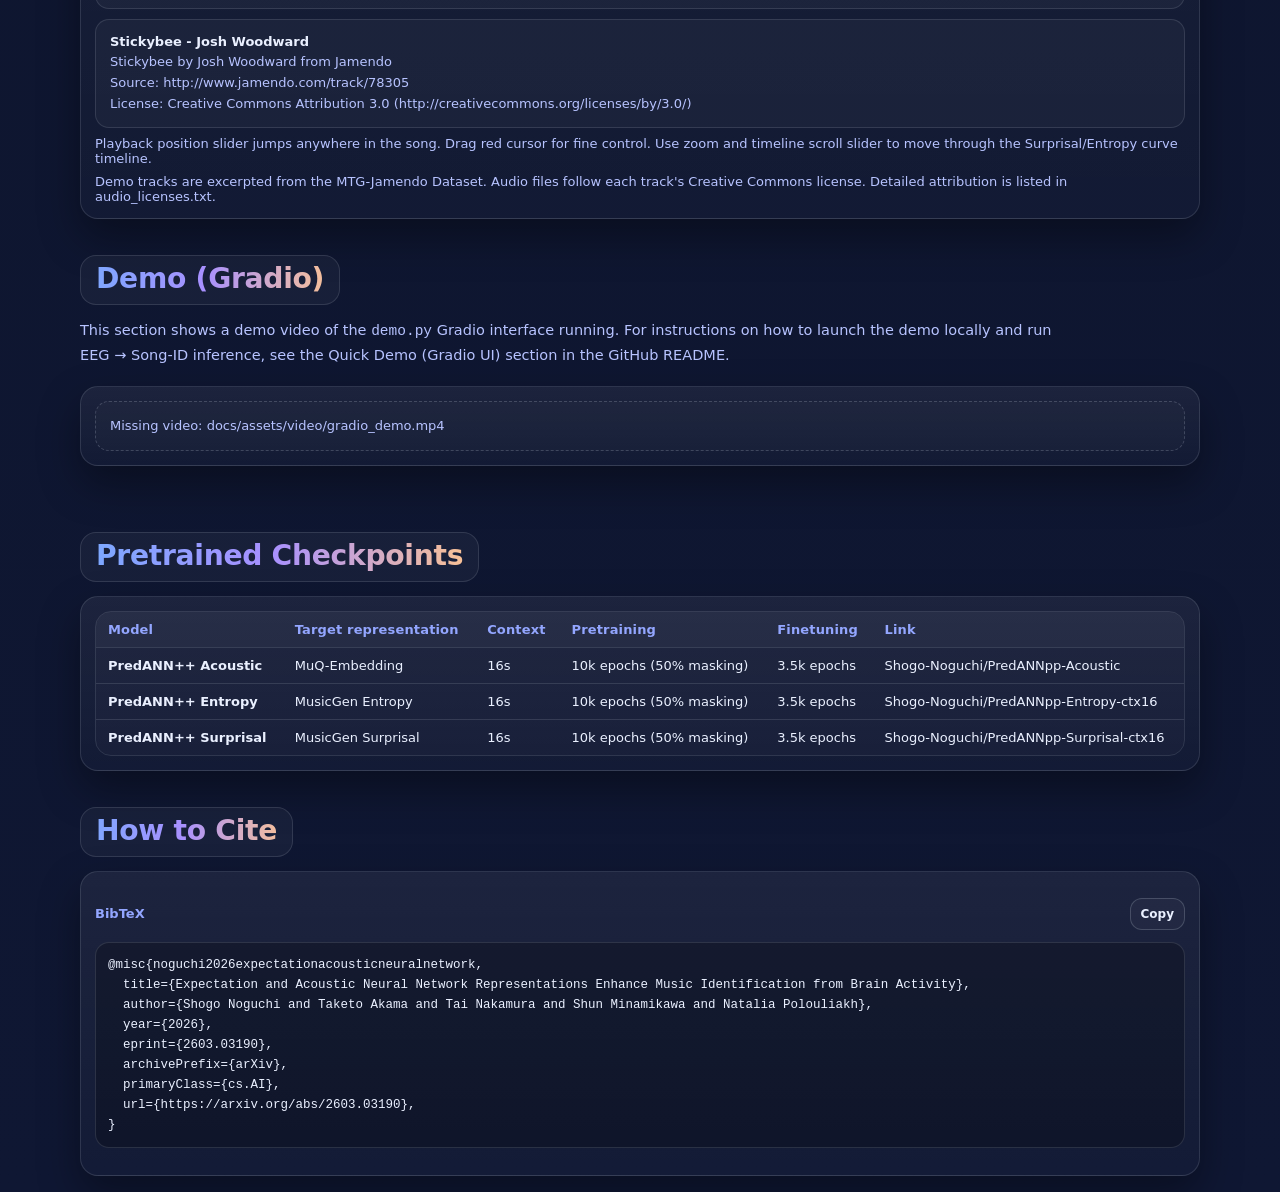
==== commit 92d37b00: "statistical notation explanation + RMS config delete" ====
--- a/docs/index.html
+++ b/docs/index.html
@@ -415,14 +415,21 @@
     <h2 class="section-title-gradient">Abstract</h2>
     <div class="card abstract-card" style="padding:20px;">
       <p style="margin:0;">
-        During music listening, cortical activity encodes both acoustic and expectation-related information. 
-        Prior work has shown that ANN representations resemble cortical representations and can serve as supervisory signals for EEG recognition. 
-        Here we show that distinguishing acoustic and expectation-related ANN representations as teacher targets improves EEG-based music identification. 
-        Models pretrained to predict either representation outperform non-pretrained baselines, and combining them yields complementary gains that exceed strong seed ensembles formed by varying random initializations. 
-        These findings show that teacher representation type shapes downstream performance and that representation learning can be guided by neural encoding.
+        During music listening, cortical activity encodes both acoustic and expectation-related information.
+        Prior work has shown that ANN representations resemble cortical representations and can serve as supervisory
+        signals for EEG recognition.
+        Here we show that distinguishing acoustic and expectation-related ANN representations as teacher targets
+        improves EEG-based music identification.
+        Models pretrained to predict either representation outperform non-pretrained baselines, and combining them
+        yields complementary gains that exceed strong seed ensembles formed by varying random initializations.
+        These findings show that teacher representation type shapes downstream performance and that representation
+        learning can be guided by neural encoding.
         This work points toward advances in predictive music cognition and neural decoding.
-        Our expectation representation, computed directly from raw signals without manual labels, reflects predictive structure beyond onset or pitch, enabling investigation of multilayer predictive encoding across diverse stimuli.
-        Its scalability to large, diverse datasets further suggests potential for developing general-purpose EEG models grounded in cortical encoding principles.
+        Our expectation representation, computed directly from raw signals without manual labels, reflects predictive
+        structure beyond onset or pitch, enabling investigation of multilayer predictive encoding across diverse
+        stimuli.
+        Its scalability to large, diverse datasets further suggests potential for developing general-purpose EEG models
+        grounded in cortical encoding principles.
       </p>
     </div>
   </div>
@@ -557,6 +564,9 @@
         <div class="cap">
           <strong>Diversity should be representational, not random.</strong>
           Ensembling models trained on distinct teacher representations outperforms equally sized multi-seed baselines.
+          <div class="small" style="margin-top:6px;">
+            Statistical notation: * p&lt;0.05, ** p&lt;0.01, *** p&lt;0.001 (McNemar's test).
+          </div>
         </div>
       </div>
     </div>
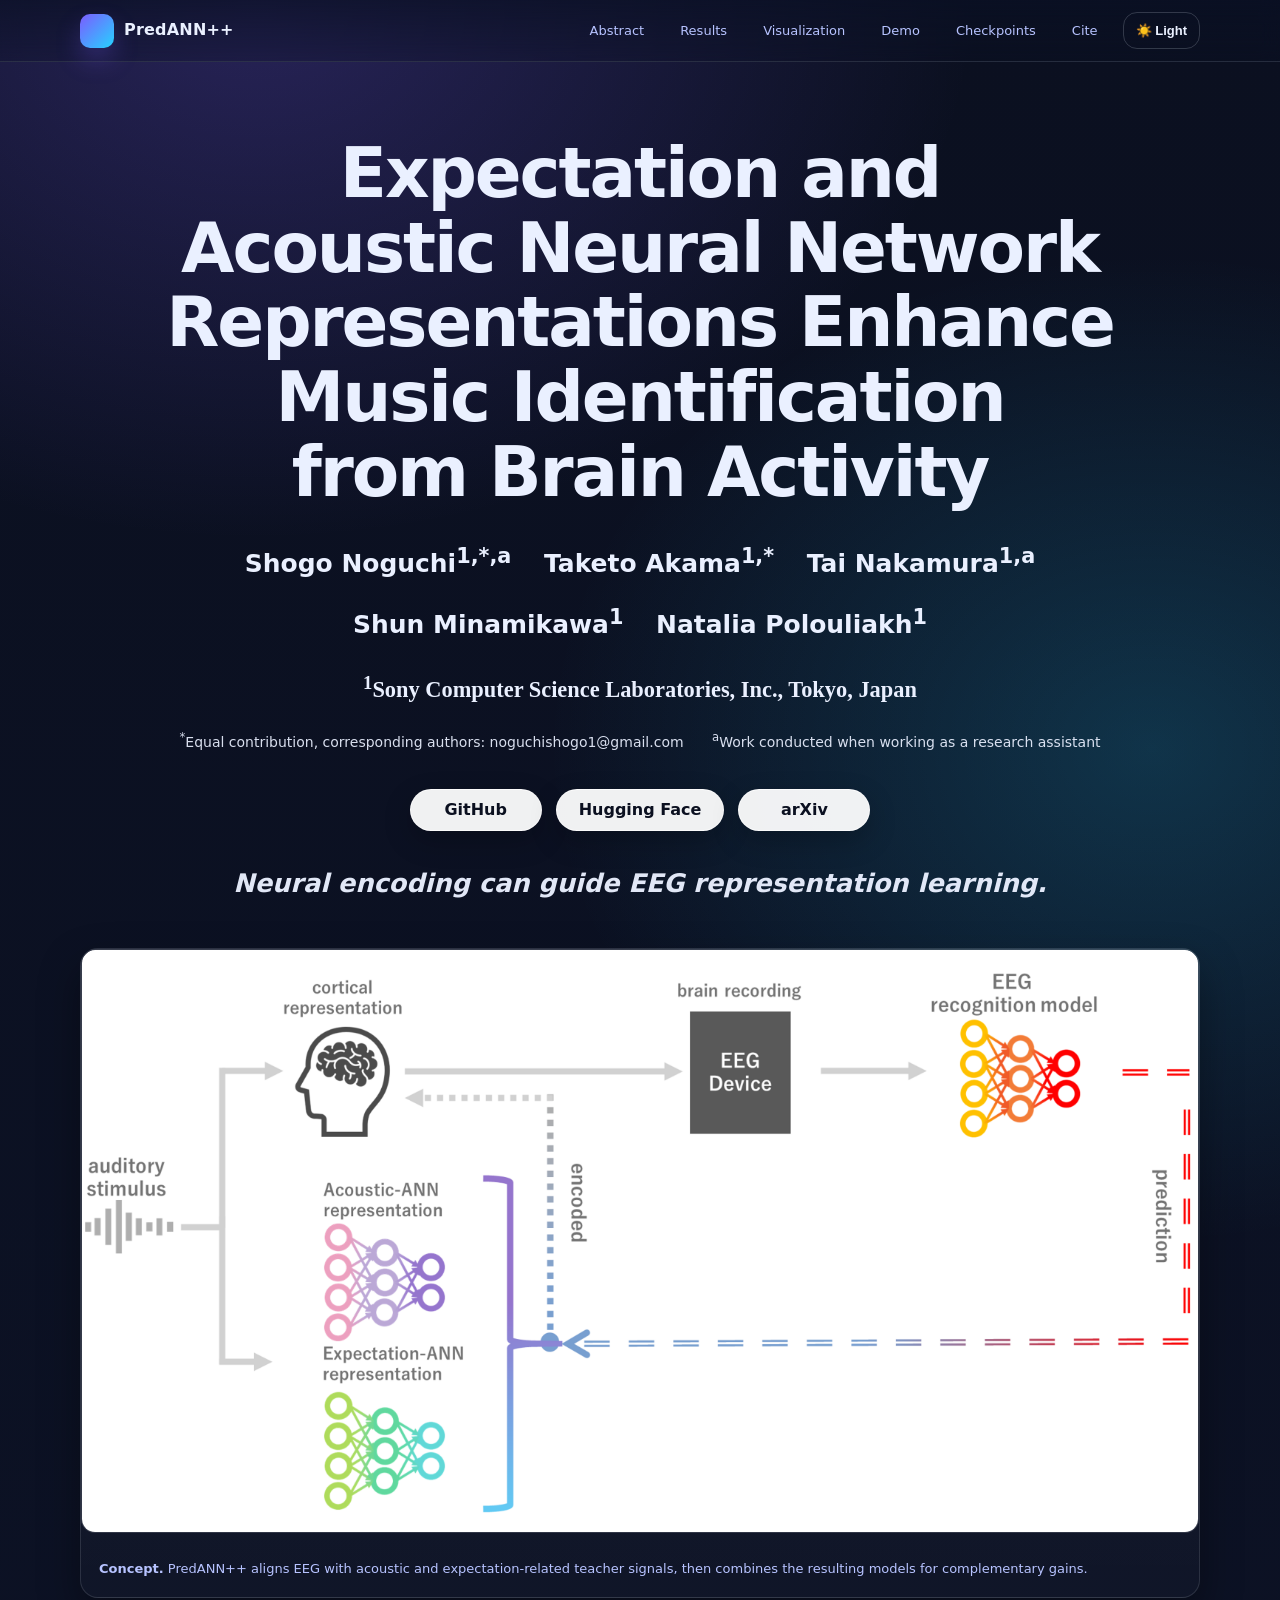
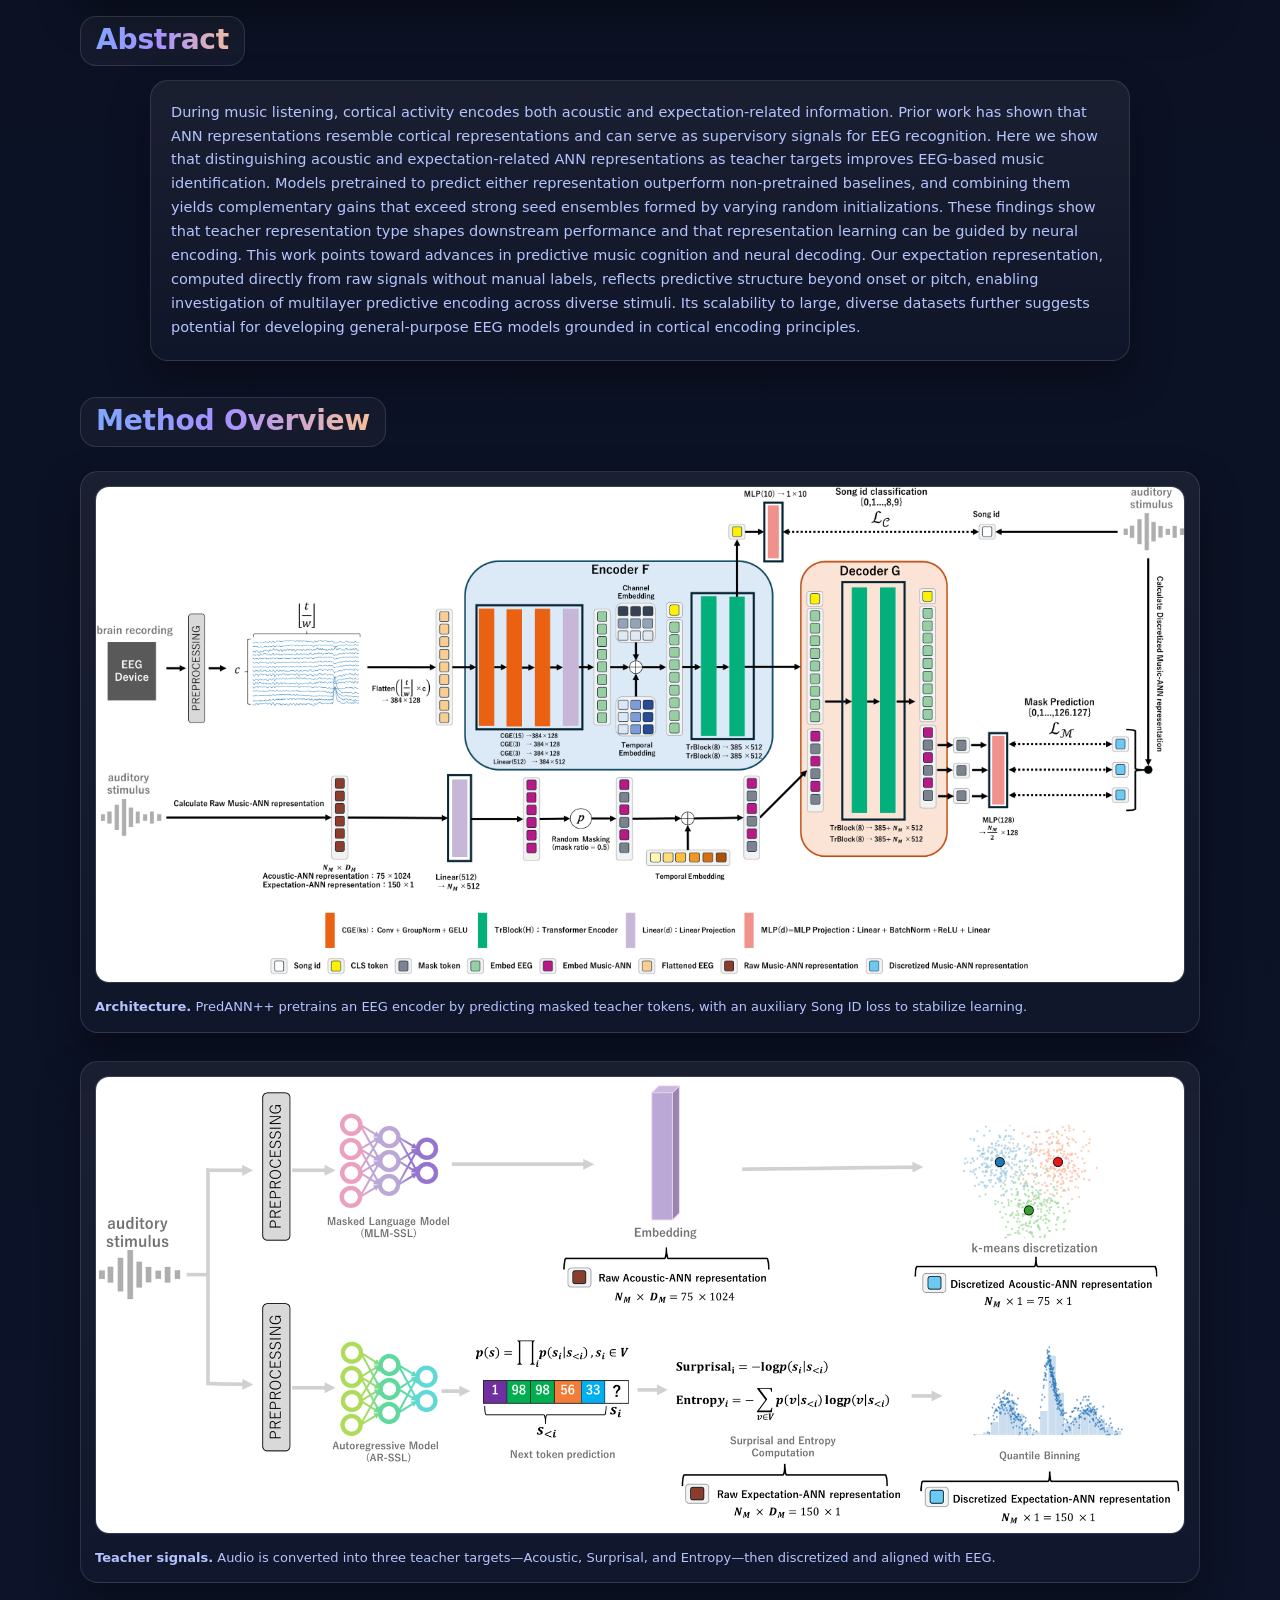
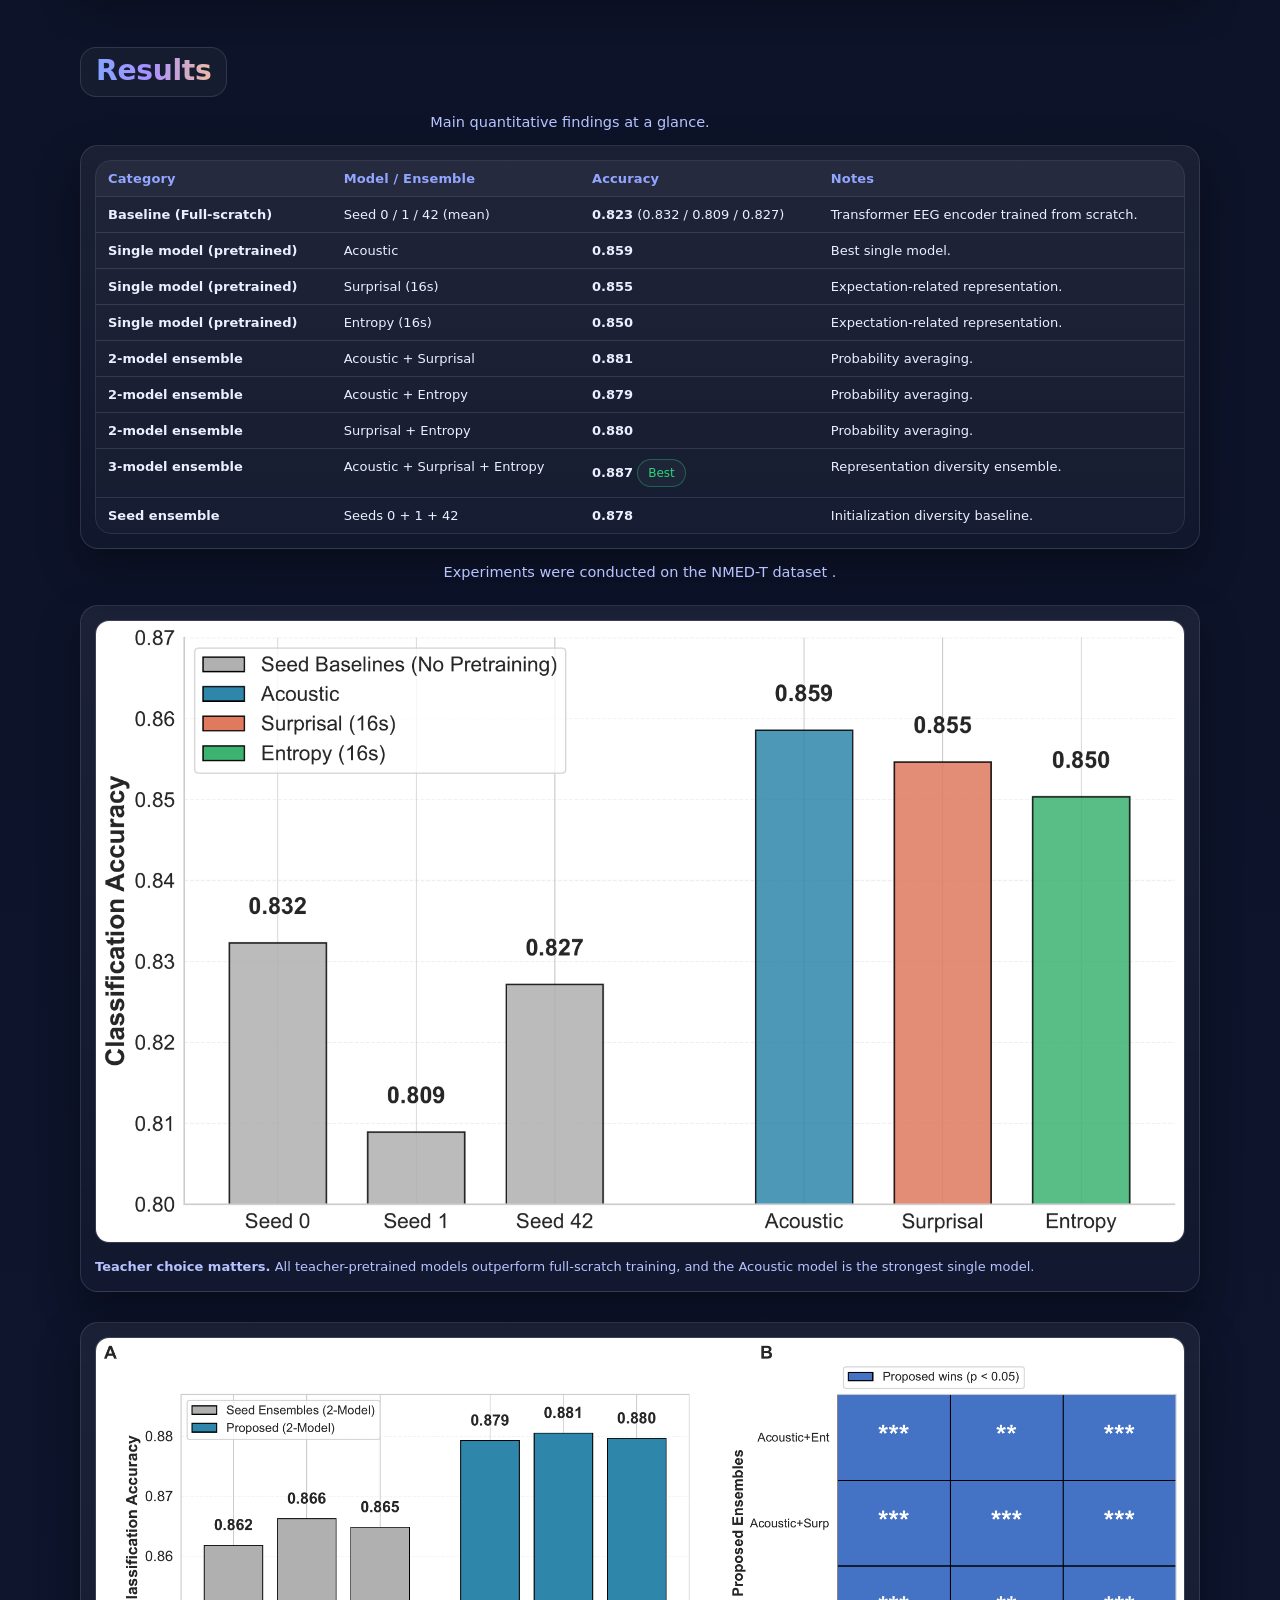
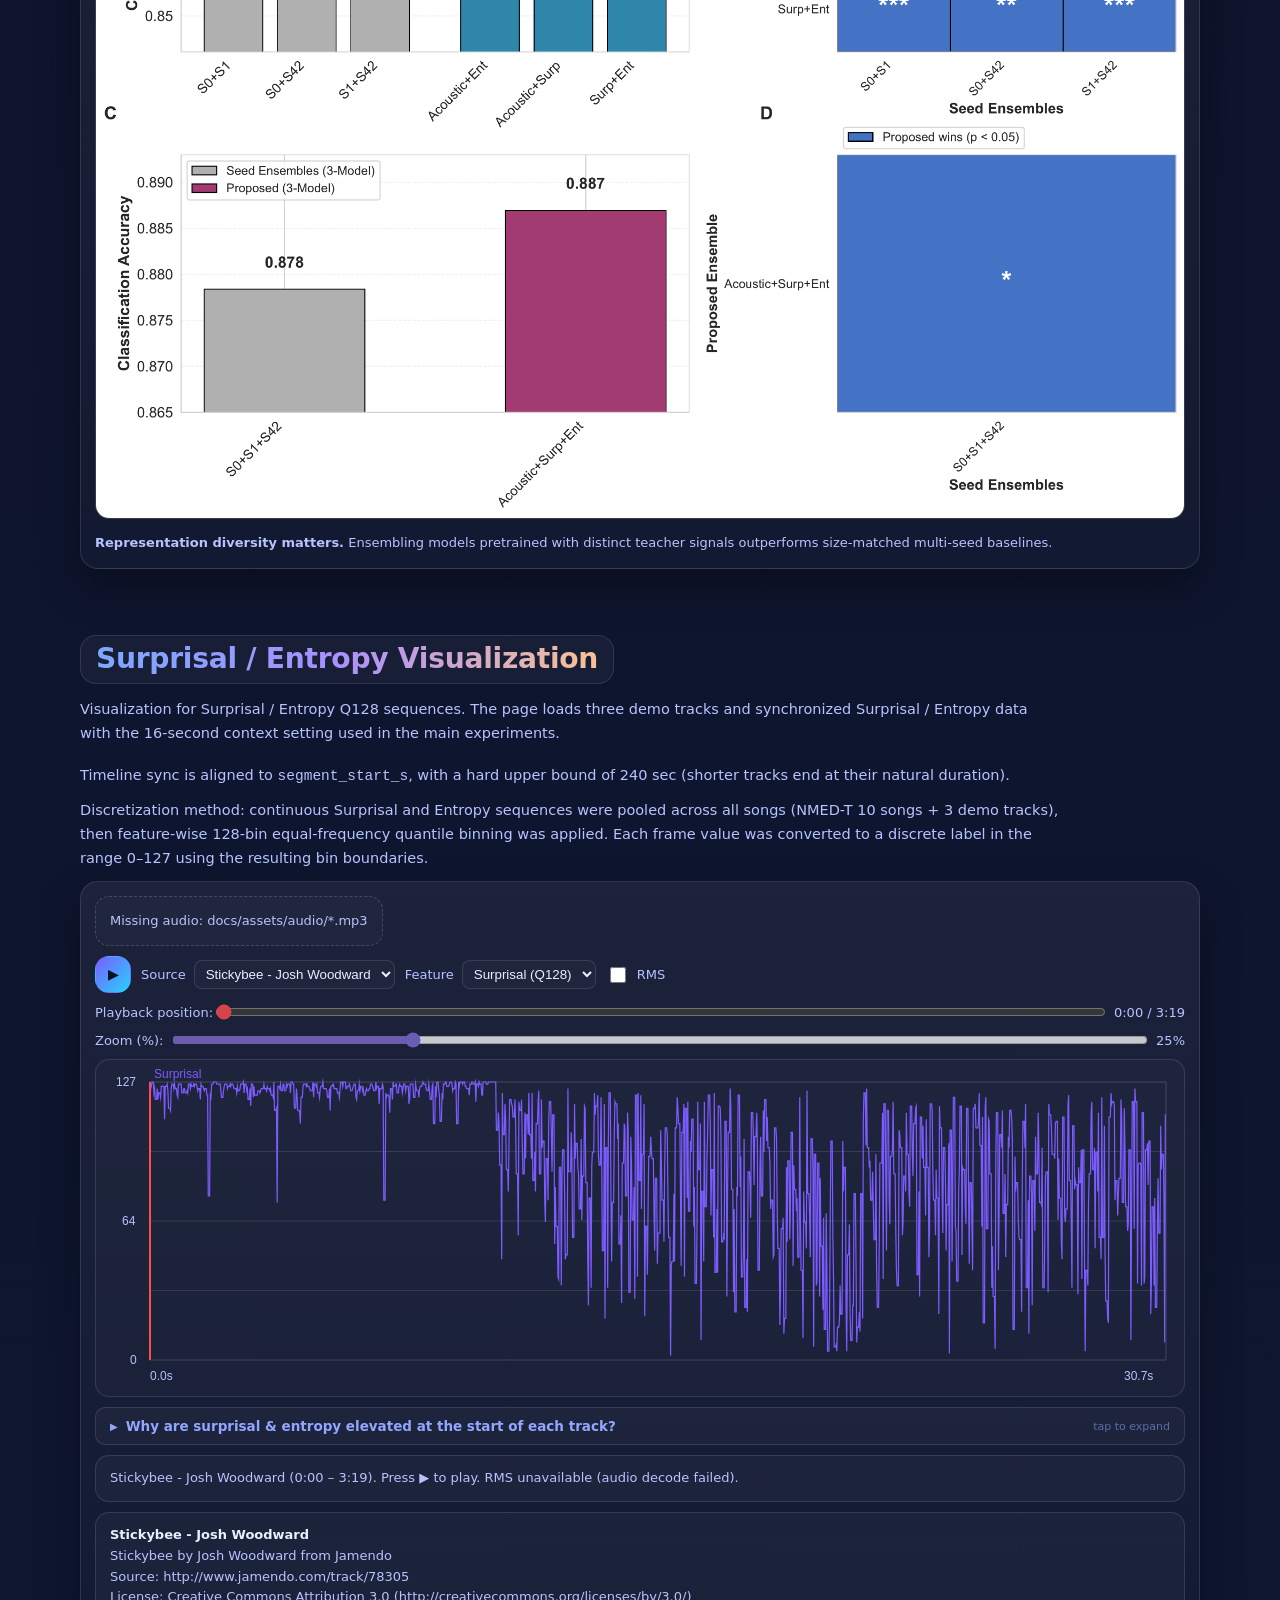
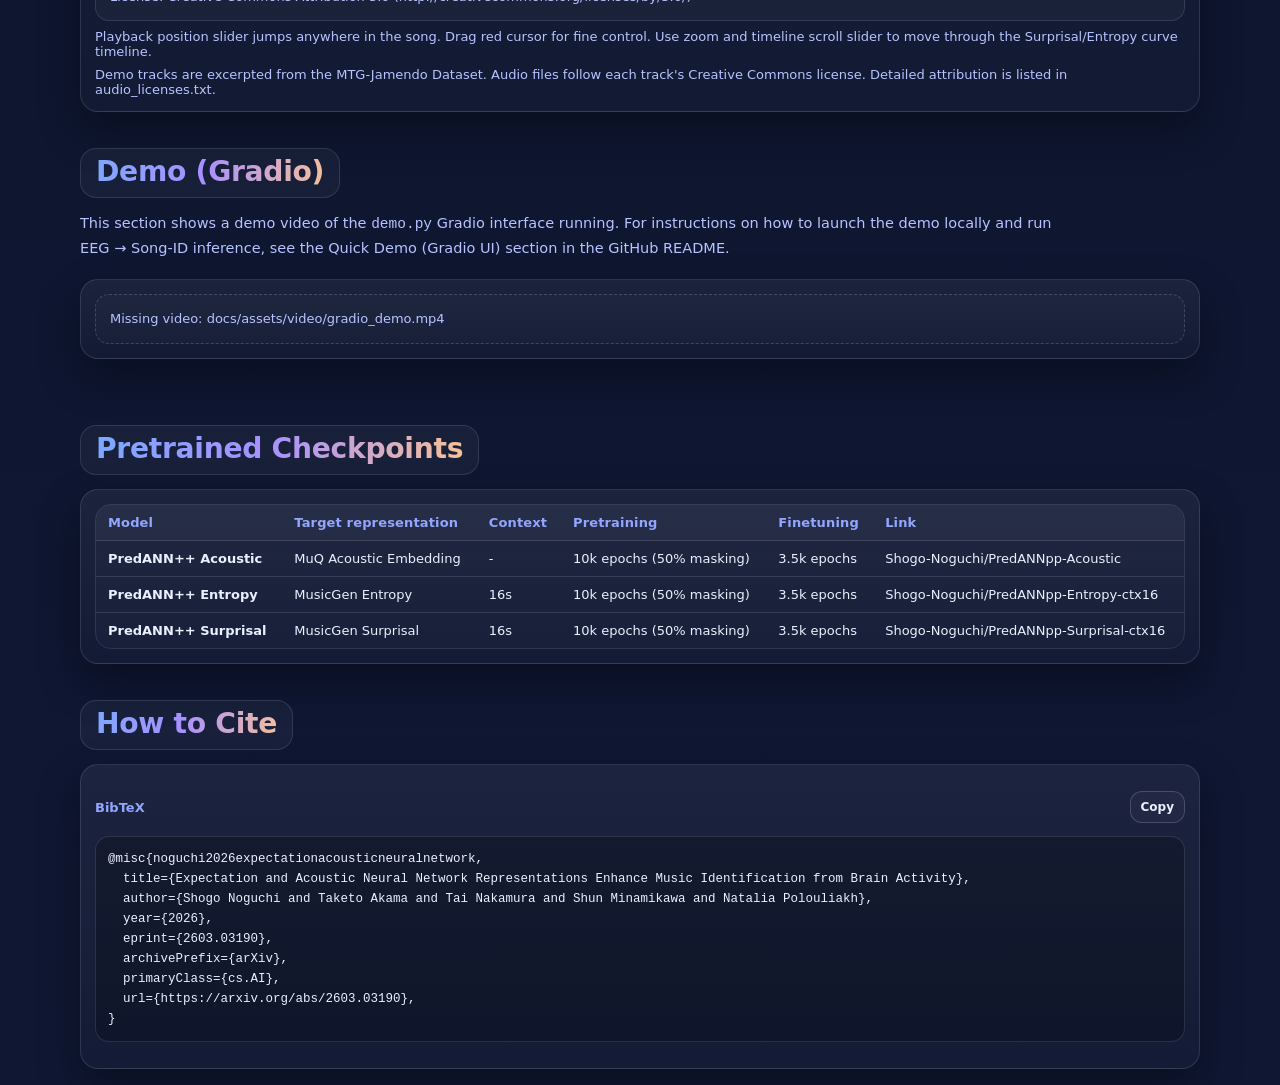
==== commit 4d7b18fe: "Pages update" ====
--- a/docs/index.html
+++ b/docs/index.html
@@ -393,7 +393,7 @@
           <a class="hero-link-btn" href="https://arxiv.org/abs/2603.03190" target="_blank" rel="noopener">arXiv</a>
         </div>
 
-        <p class="hero-tagline">EEG representation learning should be guided by neural encoding.</p>
+        <p class="hero-tagline">Neural encoding can guide EEG representation learning.</p>
       </div>
     </div>
   </div>
@@ -404,8 +404,7 @@
       <img class="zoomable" src="./assets/img/concept.png" alt="Conceptual overview of PredANN++" />
       <div class="cap" style="padding:16px 18px 18px;">
         <strong>Concept.</strong>
-        PredANN++ aligns EEG with neurobiologically distinct teacher signals—acoustic structure and predictive
-        structure—and then exploits their complementarity through ensembling.
+        PredANN++ aligns EEG with acoustic and expectation-related teacher signals, then combines the resulting models for complementary gains.
       </div>
     </div>
   </div>
@@ -415,21 +414,14 @@
     <h2 class="section-title-gradient">Abstract</h2>
     <div class="card abstract-card" style="padding:20px;">
       <p style="margin:0;">
-        During music listening, cortical activity encodes both acoustic and expectation-related information.
-        Prior work has shown that ANN representations resemble cortical representations and can serve as supervisory
-        signals for EEG recognition.
-        Here we show that distinguishing acoustic and expectation-related ANN representations as teacher targets
-        improves EEG-based music identification.
-        Models pretrained to predict either representation outperform non-pretrained baselines, and combining them
-        yields complementary gains that exceed strong seed ensembles formed by varying random initializations.
-        These findings show that teacher representation type shapes downstream performance and that representation
-        learning can be guided by neural encoding.
+        During music listening, cortical activity encodes both acoustic and expectation-related information. 
+        Prior work has shown that ANN representations resemble cortical representations and can serve as supervisory signals for EEG recognition. 
+        Here we show that distinguishing acoustic and expectation-related ANN representations as teacher targets improves EEG-based music identification. 
+        Models pretrained to predict either representation outperform non-pretrained baselines, and combining them yields complementary gains that exceed strong seed ensembles formed by varying random initializations. 
+        These findings show that teacher representation type shapes downstream performance and that representation learning can be guided by neural encoding.
         This work points toward advances in predictive music cognition and neural decoding.
-        Our expectation representation, computed directly from raw signals without manual labels, reflects predictive
-        structure beyond onset or pitch, enabling investigation of multilayer predictive encoding across diverse
-        stimuli.
-        Its scalability to large, diverse datasets further suggests potential for developing general-purpose EEG models
-        grounded in cortical encoding principles.
+        Our expectation representation, computed directly from raw signals without manual labels, reflects predictive structure beyond onset or pitch, enabling investigation of multilayer predictive encoding across diverse stimuli.
+        Its scalability to large, diverse datasets further suggests potential for developing general-purpose EEG models grounded in cortical encoding principles.
       </p>
     </div>
   </div>
@@ -445,8 +437,7 @@
           data-fallback="Missing image: docs/assets/img/Neural_Network_Architecture.png  (copy from your figs/Neural_Network_Architecture.png)" />
         <div class="cap">
           <strong>Architecture.</strong>
-          PredANN++ pretrains an EEG encoder with masked prediction of discretized teacher tokens while jointly
-          stabilizing learning with an auxiliary Song ID objective.
+          PredANN++ pretrains an EEG encoder by predicting masked teacher tokens, with an auxiliary Song ID loss to stabilize learning.
         </div>
       </div>
 
@@ -454,9 +445,8 @@
         <img class="zoomable" src="./assets/img/data_prep.png" alt="ANN representation calculation and discretization"
           data-fallback="Missing image: docs/assets/img/data_prep.png  (copy from your figs/data_prep.png)" />
         <div class="cap">
-          <strong>Teacher construction.</strong>
-          Audio is converted into complementary targets: MuQ acoustic embeddings and MusicGen-derived Surprisal /
-          Entropy, then discretized into temporally aligned supervision for EEG pretraining.
+          <strong>Teacher signals.</strong>
+          Audio is converted into three teacher targets—Acoustic, Surprisal, and Entropy—then discretized and aligned with EEG.
         </div>
       </div>
     </div>
@@ -466,7 +456,7 @@
   <div id="results" class="container section anchor">
     <h2 class="section-title-gradient">Results</h2>
     <p class="section-intro">
-      A compact summary of the main quantitative findings and the key figures supporting the paper’s claims.
+      Main quantitative findings at a glance.
     </p>
 
     <div class="card" style="padding:14px;">
@@ -488,20 +478,20 @@
               <td>Transformer EEG encoder trained from scratch.</td>
             </tr>
             <tr>
-              <td><strong>Single model (teacher pretrain)</strong></td>
-              <td>Acoustic (MuQ)</td>
+              <td><strong>Single model (pretrained)</strong></td>
+              <td>Acoustic</td>
               <td><strong>0.859</strong></td>
               <td>Best single model.</td>
             </tr>
             <tr>
-              <td><strong>Single model (teacher pretrain)</strong></td>
-              <td>Surprisal (ctx16)</td>
+              <td><strong>Single model (pretrained)</strong></td>
+              <td>Surprisal (16s)</td>
               <td><strong>0.855</strong></td>
               <td>Expectation-related representation.</td>
             </tr>
             <tr>
-              <td><strong>Single model (teacher pretrain)</strong></td>
-              <td>Entropy (ctx16)</td>
+              <td><strong>Single model (pretrained)</strong></td>
+              <td>Entropy (16s)</td>
               <td><strong>0.850</strong></td>
               <td>Expectation-related representation.</td>
             </tr>
@@ -553,7 +543,7 @@
           data-fallback="Missing image: docs/assets/img/figure3_single_model_comparison.png  (export from your paper: single model comparison figure)" />
         <div class="cap">
           <strong>Teacher choice matters.</strong>
-          Every teacher-guided model beats full-scratch training, and MuQ gives the strongest single-model performance.
+          All teacher-pretrained models outperform full-scratch training, and the Acoustic model is the strongest single model.
         </div>
       </div>
 
@@ -562,11 +552,8 @@
           alt="Representation ensemble vs seed ensemble"
           data-fallback="Missing image: docs/assets/img/figure6_seed_vs_finetune.png" />
         <div class="cap">
-          <strong>Diversity should be representational, not random.</strong>
-          Ensembling models trained on distinct teacher representations outperforms equally sized multi-seed baselines.
-          <div class="small" style="margin-top:6px;">
-            Statistical notation: * p&lt;0.05, ** p&lt;0.01, *** p&lt;0.001 (McNemar's test).
-          </div>
+          <strong>Representation diversity matters.</strong>
+          Ensembling models pretrained with distinct teacher signals outperforms size-matched multi-seed baselines.
         </div>
       </div>
     </div>
@@ -716,8 +703,8 @@
           <tbody>
             <tr>
               <td><strong>PredANN++ Acoustic</strong></td>
-              <td>MuQ-Embedding</td>
-              <td>16s</td>
+              <td>MuQ Acoustic Embedding</td>
+              <td>-</td>
               <td>10k epochs (50% masking)</td>
               <td>3.5k epochs</td>
               <td>
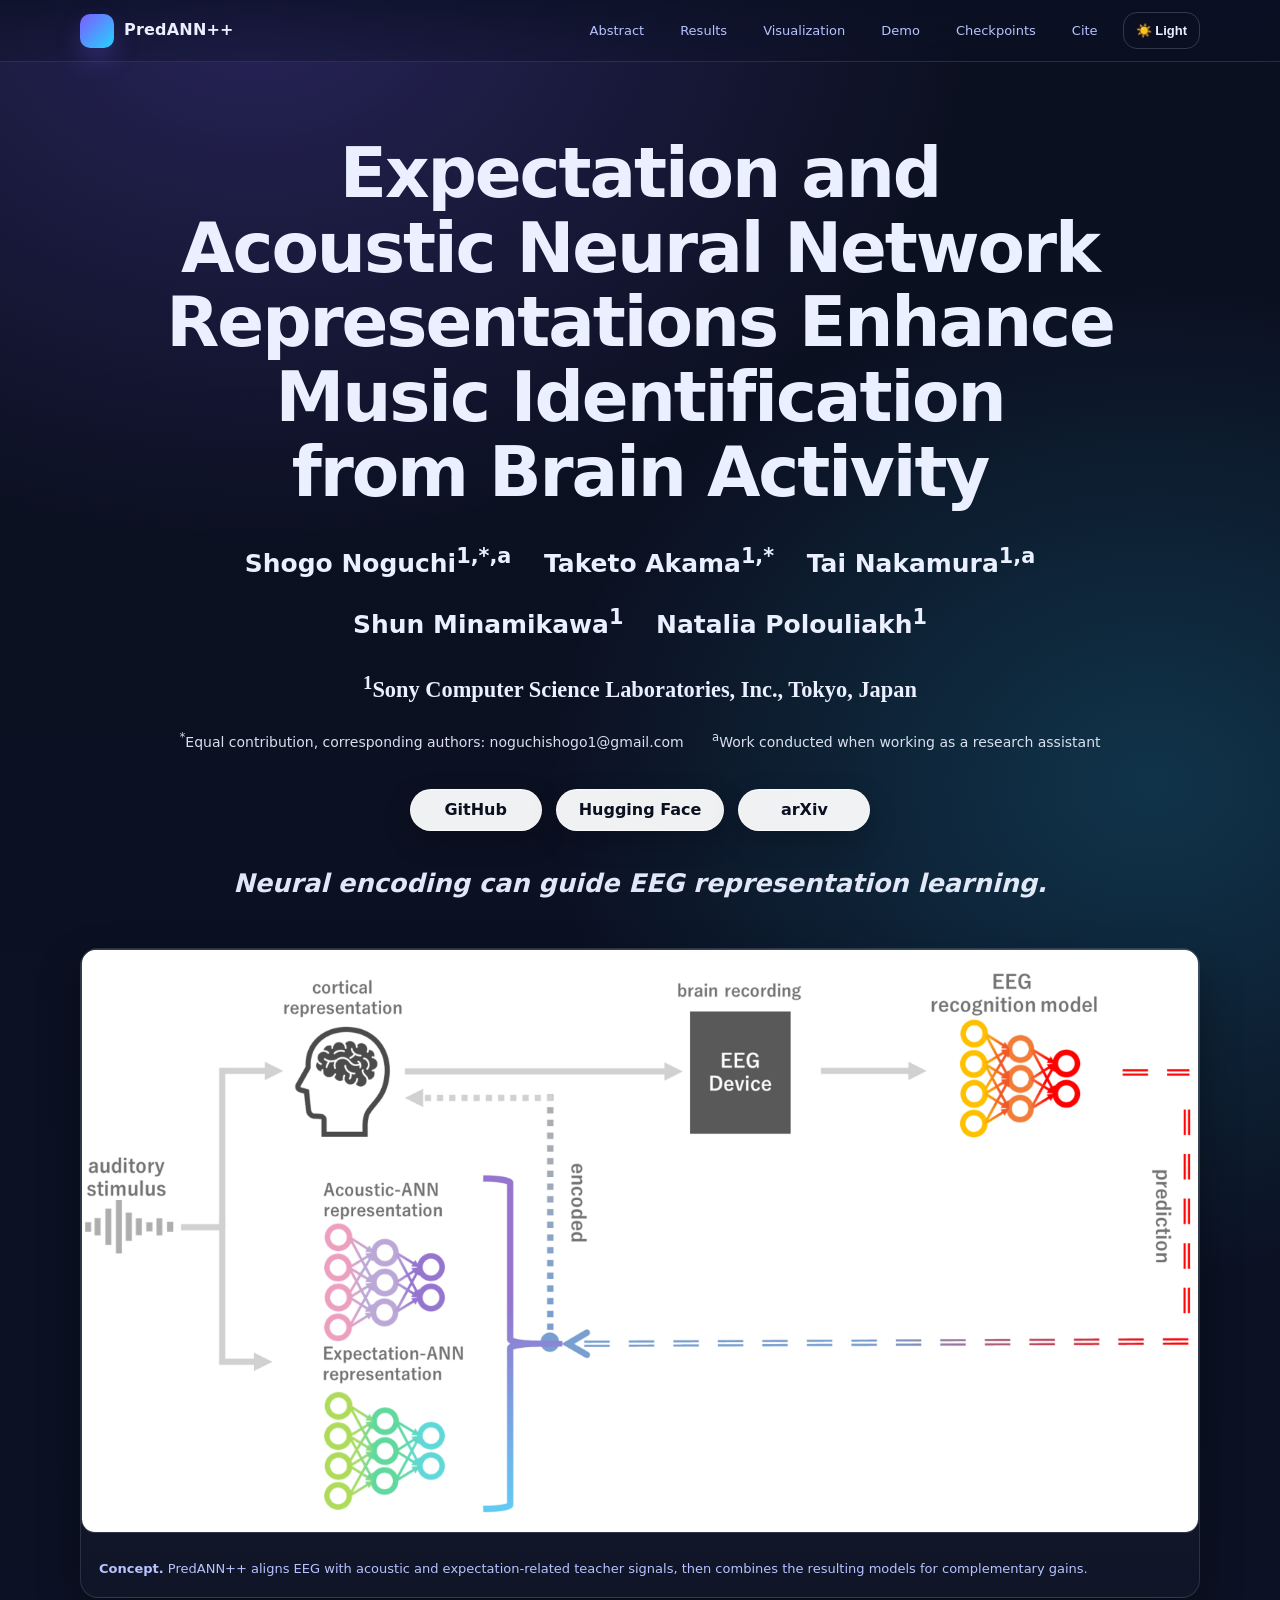
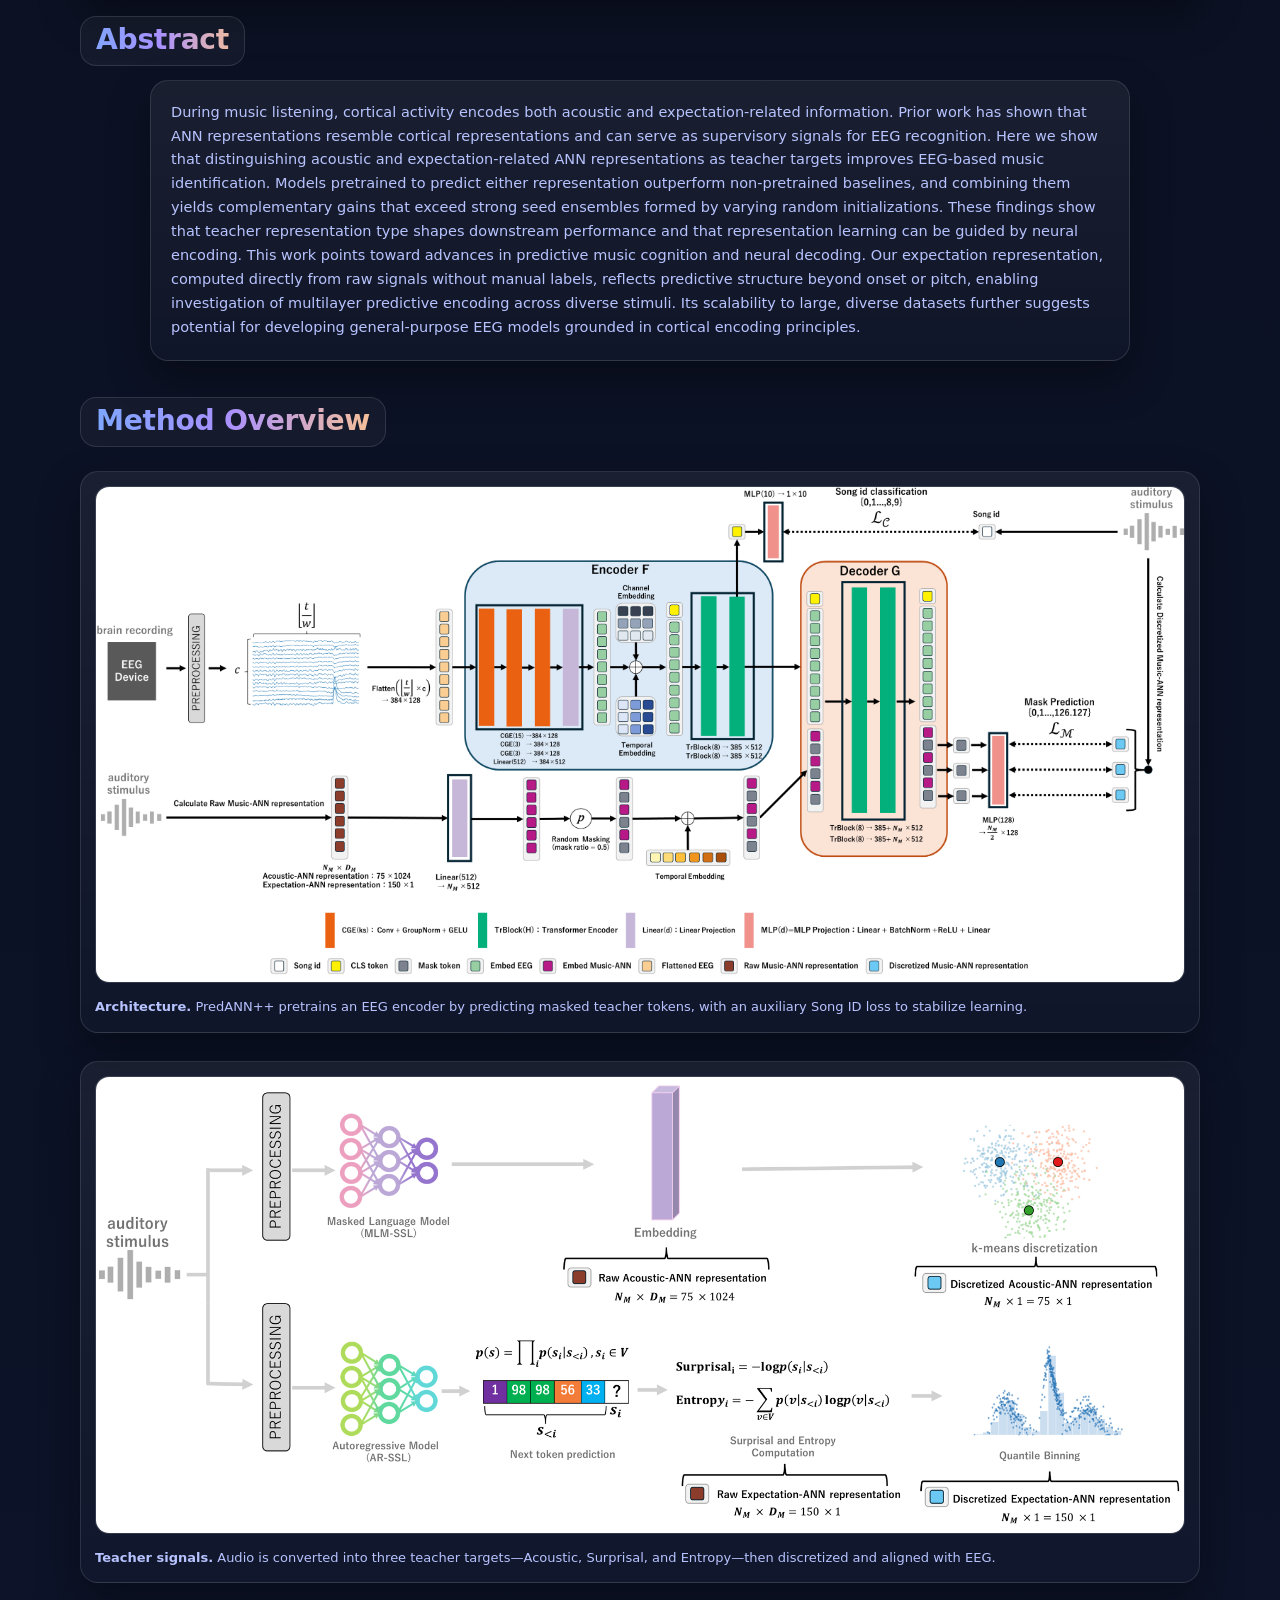
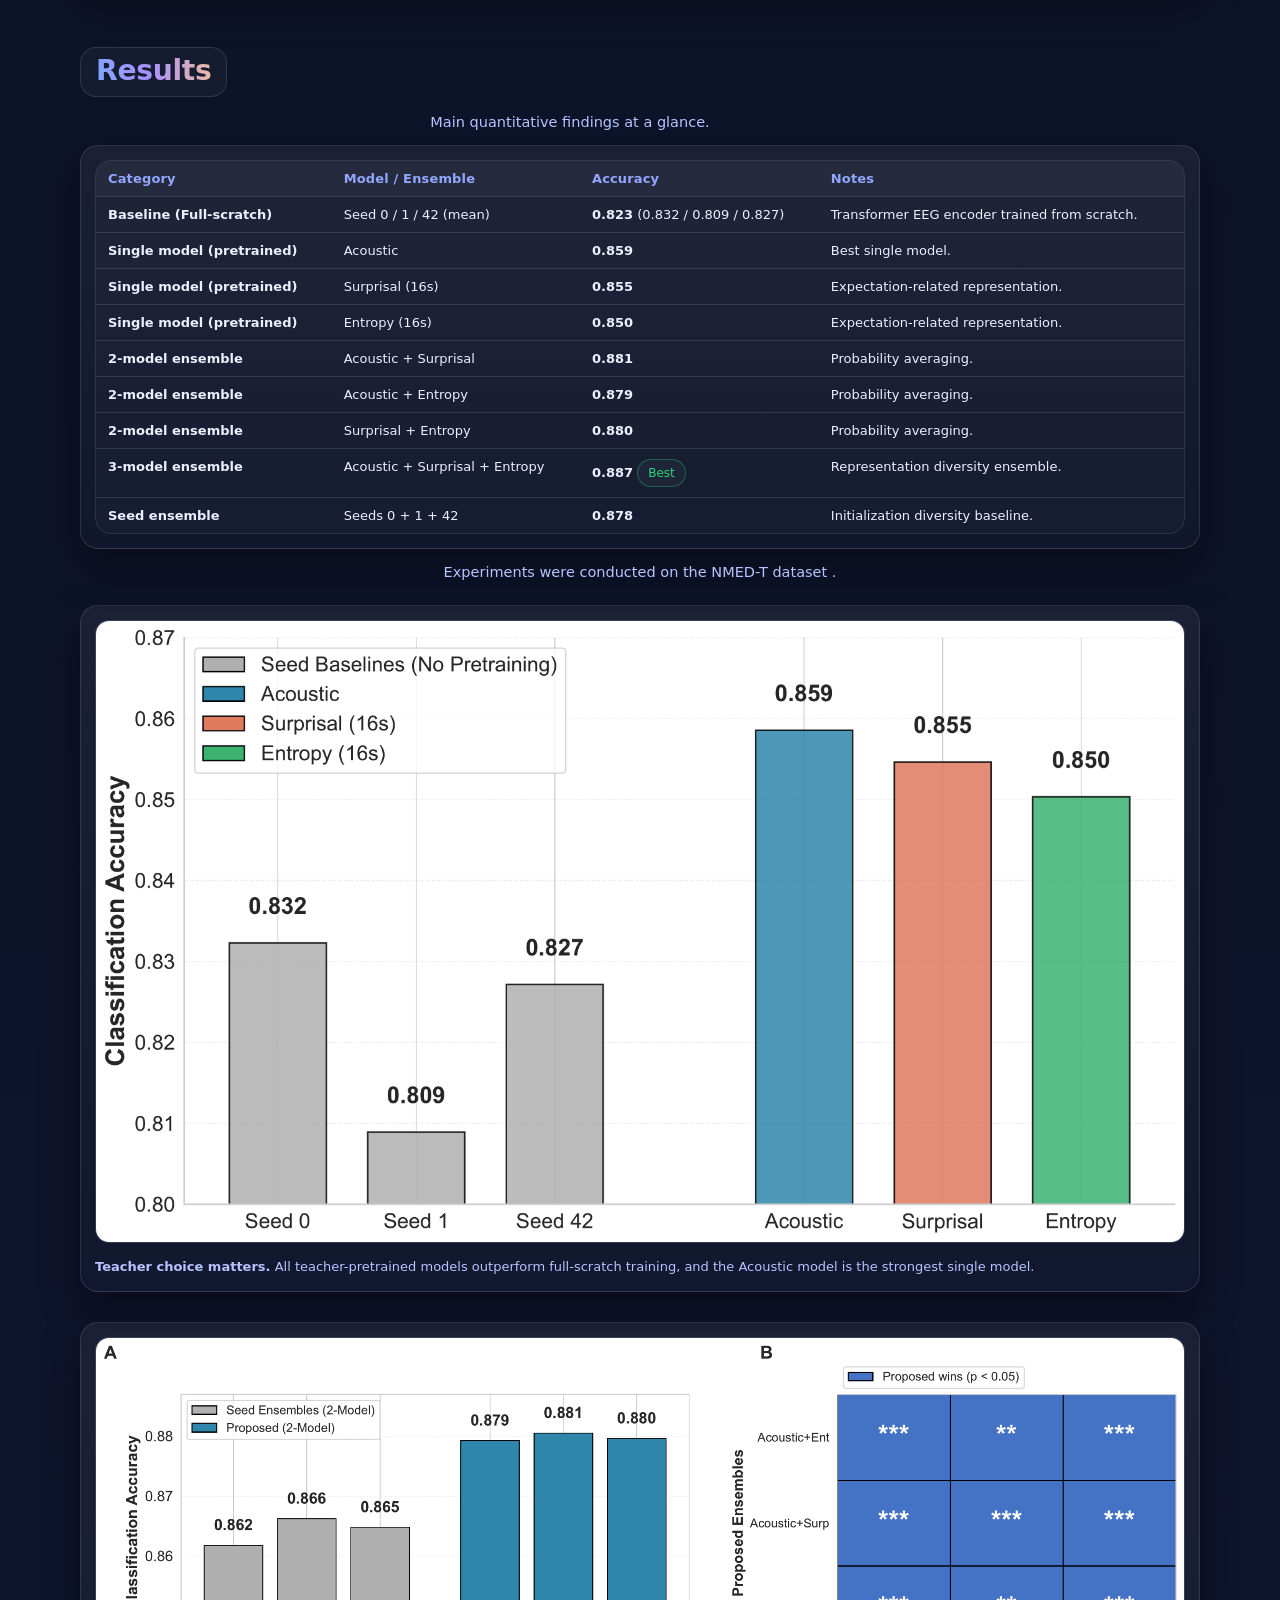
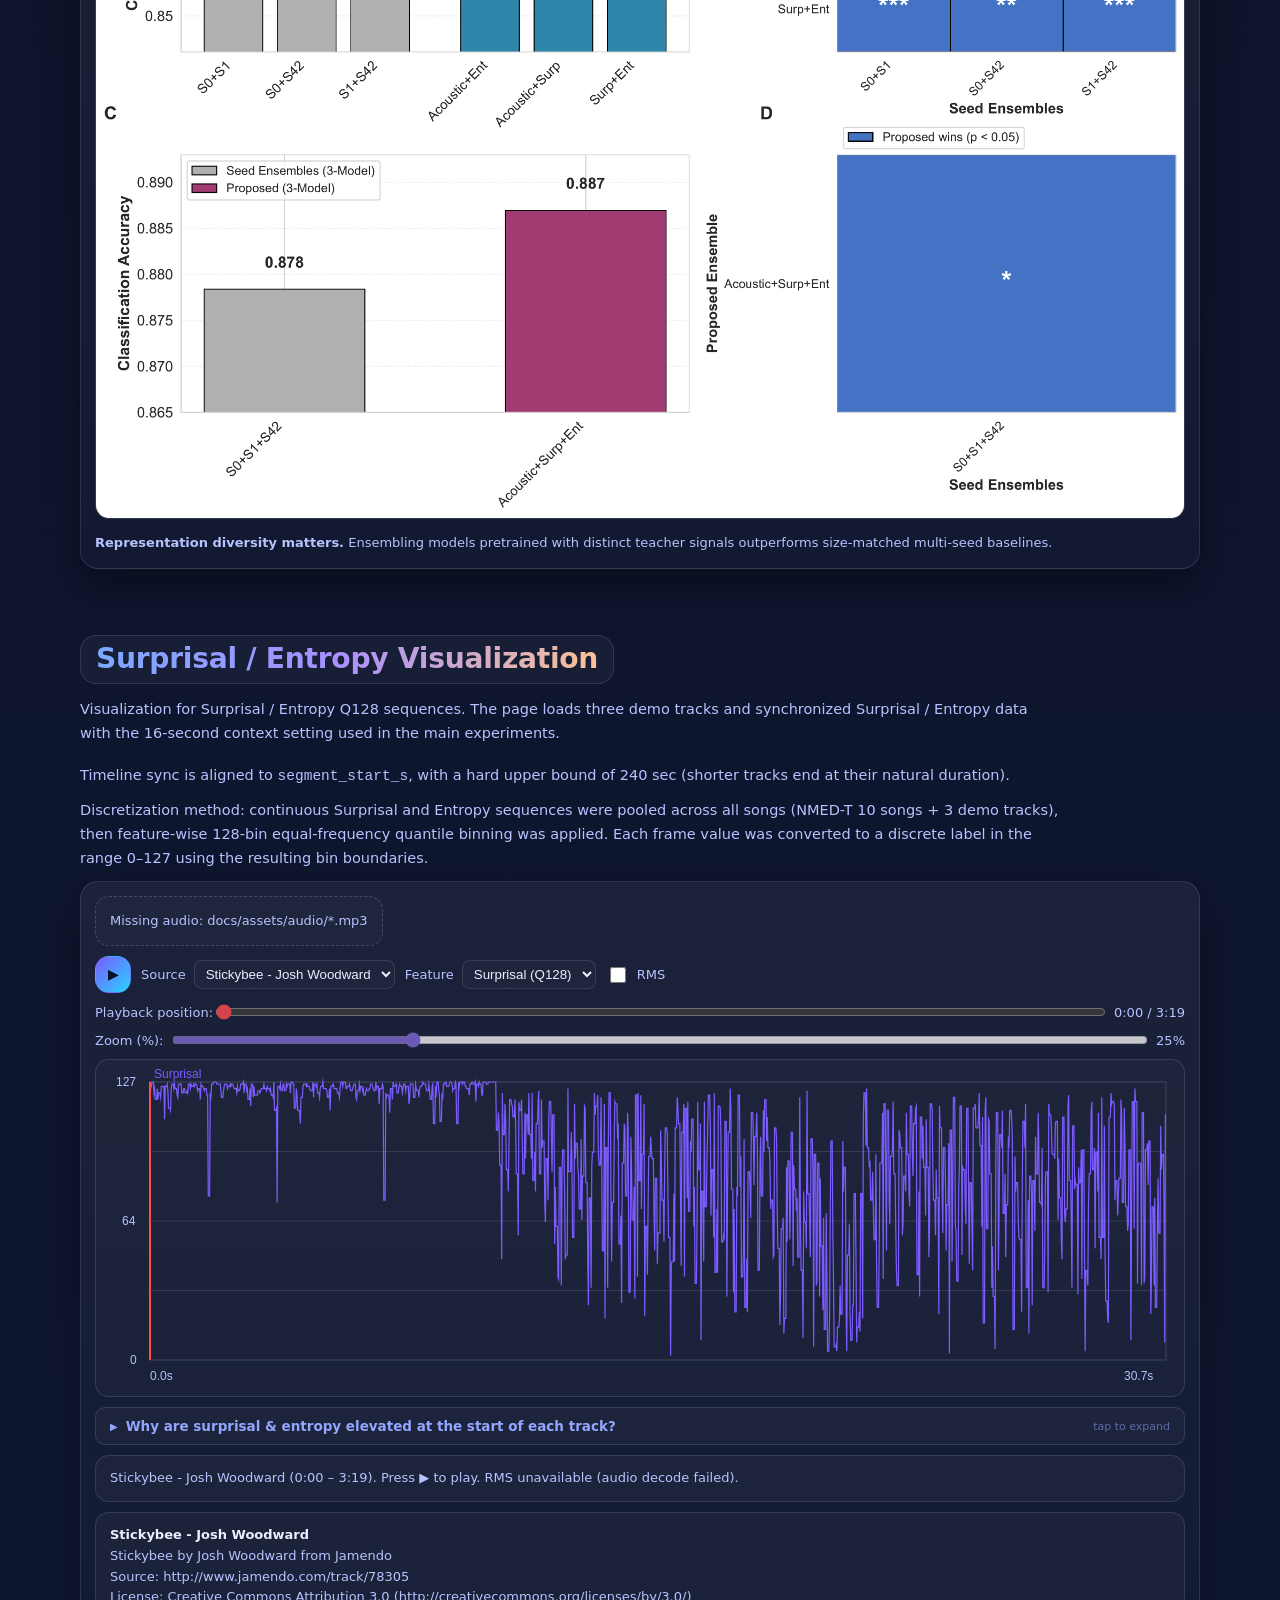
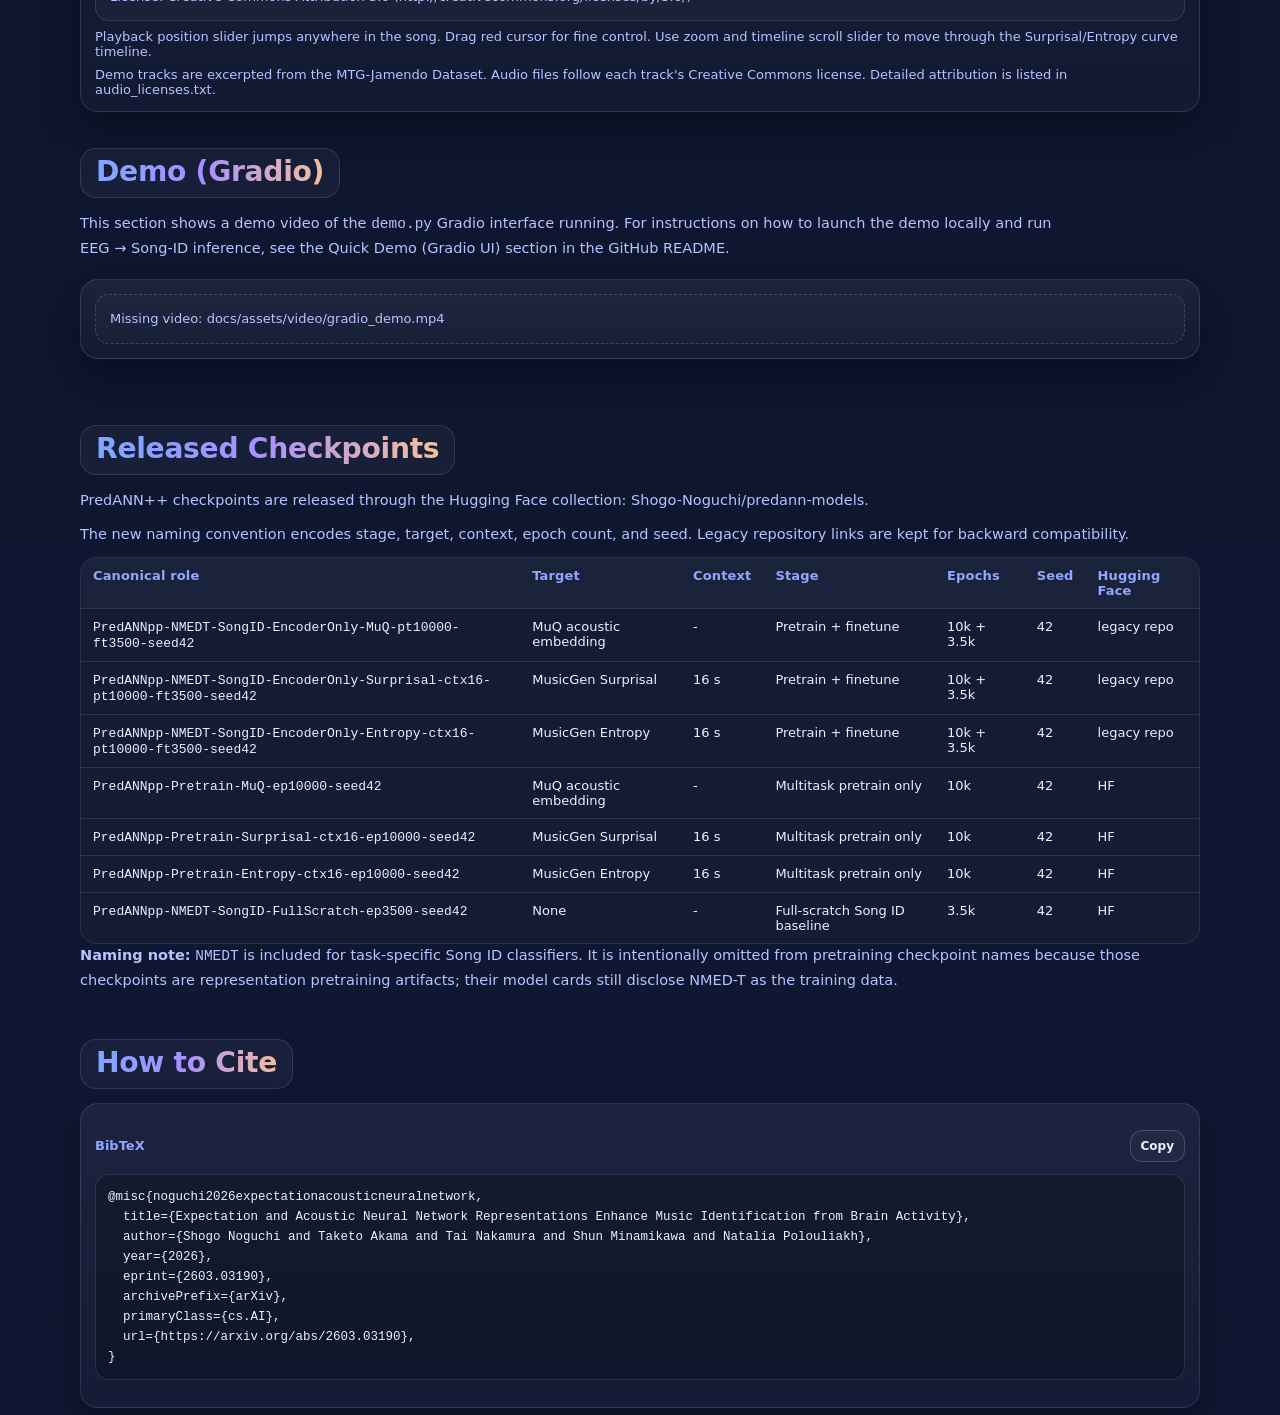
==== commit 941889b3: "Update released checkpoint documentation and naming convention" ====
--- a/docs/index.html
+++ b/docs/index.html
@@ -685,64 +685,91 @@
 
   <!-- CHECKPOINTS -->
   <div id="checkpoints" class="container section anchor">
-    <h2 class="section-title-gradient">Pretrained Checkpoints</h2>
-
-    <div class="card" style="padding:14px;">
-      <div class="table-wrap">
-        <table aria-label="Checkpoints table">
-          <thead>
-            <tr>
-              <th>Model</th>
-              <th>Target representation</th>
-              <th>Context</th>
-              <th>Pretraining</th>
-              <th>Finetuning</th>
-              <th>Link</th>
-            </tr>
-          </thead>
-          <tbody>
-            <tr>
-              <td><strong>PredANN++ Acoustic</strong></td>
-              <td>MuQ Acoustic Embedding</td>
-              <td>-</td>
-              <td>10k epochs (50% masking)</td>
-              <td>3.5k epochs</td>
-              <td>
-                <a href="https://huggingface.co/Shogo-Noguchi/PredANNpp-Acoustic" target="_blank" rel="noopener">
-                  Shogo-Noguchi/PredANNpp-Acoustic
-                </a>
-              </td>
-            </tr>
-            <tr>
-              <td><strong>PredANN++ Entropy</strong></td>
-              <td>MusicGen Entropy</td>
-              <td>16s</td>
-              <td>10k epochs (50% masking)</td>
-              <td>3.5k epochs</td>
-              <td>
-                <a href="https://huggingface.co/Shogo-Noguchi/PredANNpp-Entropy-ctx16" target="_blank" rel="noopener">
-                  Shogo-Noguchi/PredANNpp-Entropy-ctx16
-                </a>
-              </td>
-            </tr>
-            <tr>
-              <td><strong>PredANN++ Surprisal</strong></td>
-              <td>MusicGen Surprisal</td>
-              <td>16s</td>
-              <td>10k epochs (50% masking)</td>
-              <td>3.5k epochs</td>
-              <td>
-                <a href="https://huggingface.co/Shogo-Noguchi/PredANNpp-Surprisal-ctx16" target="_blank" rel="noopener">
-                  Shogo-Noguchi/PredANNpp-Surprisal-ctx16
-                </a>
-              </td>
-            </tr>
-          </tbody>
-        </table>
-      </div>
-    </div>
-  </div>
-
+  <h2 class="section-title-gradient">Released Checkpoints</h2>
+  <p>PredANN++ checkpoints are released through the Hugging Face collection: <a href="https://huggingface.co/collections/Shogo-Noguchi/predann-models">Shogo-Noguchi/predann-models</a>.</p>
+  <p>The new naming convention encodes stage, target, context, epoch count, and seed. Legacy repository links are kept for backward compatibility.</p>
+  <div class="table-wrap">
+    <table>
+      <thead>
+        <tr>
+          <th>Canonical role</th>
+          <th>Target</th>
+          <th>Context</th>
+          <th>Stage</th>
+          <th>Epochs</th>
+          <th>Seed</th>
+          <th>Hugging Face</th>
+        </tr>
+      </thead>
+      <tbody>
+        <tr>
+          <td><code>PredANNpp-NMEDT-SongID-EncoderOnly-MuQ-pt10000-ft3500-seed42</code></td>
+          <td>MuQ acoustic embedding</td>
+          <td>-</td>
+          <td>Pretrain + finetune</td>
+          <td>10k + 3.5k</td>
+          <td>42</td>
+          <td><a href="https://huggingface.co/Shogo-Noguchi/PredANNpp-Acoustic">legacy repo</a></td>
+        </tr>
+        <tr>
+          <td><code>PredANNpp-NMEDT-SongID-EncoderOnly-Surprisal-ctx16-pt10000-ft3500-seed42</code></td>
+          <td>MusicGen Surprisal</td>
+          <td>16 s</td>
+          <td>Pretrain + finetune</td>
+          <td>10k + 3.5k</td>
+          <td>42</td>
+          <td><a href="https://huggingface.co/Shogo-Noguchi/PredANNpp-Surprisal-ctx16">legacy repo</a></td>
+        </tr>
+        <tr>
+          <td><code>PredANNpp-NMEDT-SongID-EncoderOnly-Entropy-ctx16-pt10000-ft3500-seed42</code></td>
+          <td>MusicGen Entropy</td>
+          <td>16 s</td>
+          <td>Pretrain + finetune</td>
+          <td>10k + 3.5k</td>
+          <td>42</td>
+          <td><a href="https://huggingface.co/Shogo-Noguchi/PredANNpp-Entropy-ctx16">legacy repo</a></td>
+        </tr>
+        <tr>
+          <td><code>PredANNpp-Pretrain-MuQ-ep10000-seed42</code></td>
+          <td>MuQ acoustic embedding</td>
+          <td>-</td>
+          <td>Multitask pretrain only</td>
+          <td>10k</td>
+          <td>42</td>
+          <td><a href="https://huggingface.co/Shogo-Noguchi/PredANNpp-Pretrain-MuQ-ep10000-seed42">HF</a></td>
+        </tr>
+        <tr>
+          <td><code>PredANNpp-Pretrain-Surprisal-ctx16-ep10000-seed42</code></td>
+          <td>MusicGen Surprisal</td>
+          <td>16 s</td>
+          <td>Multitask pretrain only</td>
+          <td>10k</td>
+          <td>42</td>
+          <td><a href="https://huggingface.co/Shogo-Noguchi/PredANNpp-Pretrain-Surprisal-ctx16-ep10000-seed42">HF</a></td>
+        </tr>
+        <tr>
+          <td><code>PredANNpp-Pretrain-Entropy-ctx16-ep10000-seed42</code></td>
+          <td>MusicGen Entropy</td>
+          <td>16 s</td>
+          <td>Multitask pretrain only</td>
+          <td>10k</td>
+          <td>42</td>
+          <td><a href="https://huggingface.co/Shogo-Noguchi/PredANNpp-Pretrain-Entropy-ctx16-ep10000-seed42">HF</a></td>
+        </tr>
+        <tr>
+          <td><code>PredANNpp-NMEDT-SongID-FullScratch-ep3500-seed42</code></td>
+          <td>None</td>
+          <td>-</td>
+          <td>Full-scratch Song ID baseline</td>
+          <td>3.5k</td>
+          <td>42</td>
+          <td><a href="https://huggingface.co/Shogo-Noguchi/PredANNpp-NMEDT-SongID-FullScratch-ep3500-seed42">HF</a></td>
+        </tr>
+      </tbody>
+    </table>
+  </div>
+  <p><strong>Naming note:</strong> <code>NMEDT</code> is included for task-specific Song ID classifiers. It is intentionally omitted from pretraining checkpoint names because those checkpoints are representation pretraining artifacts; their model cards still disclose NMED-T as the training data.</p>
+  </div>
 
   <!-- CITE -->
   <div id="cite" class="container section anchor">
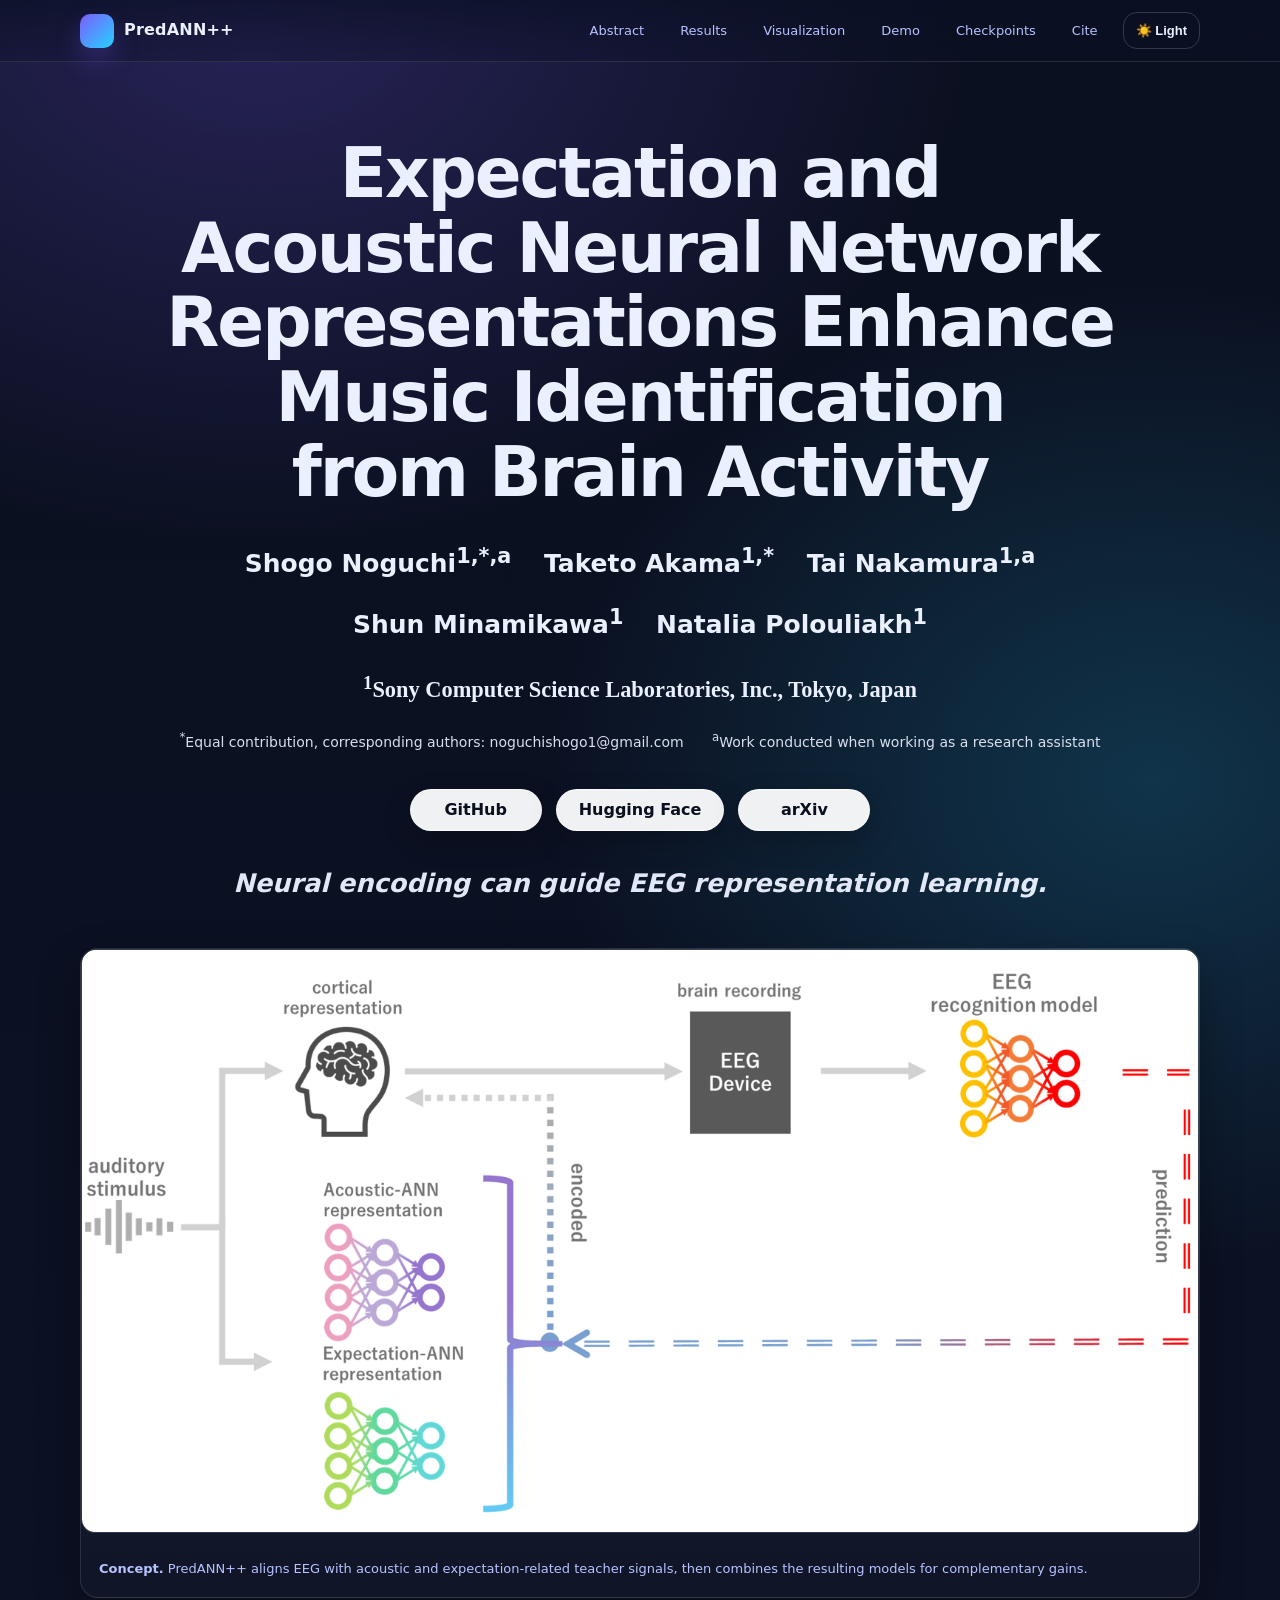
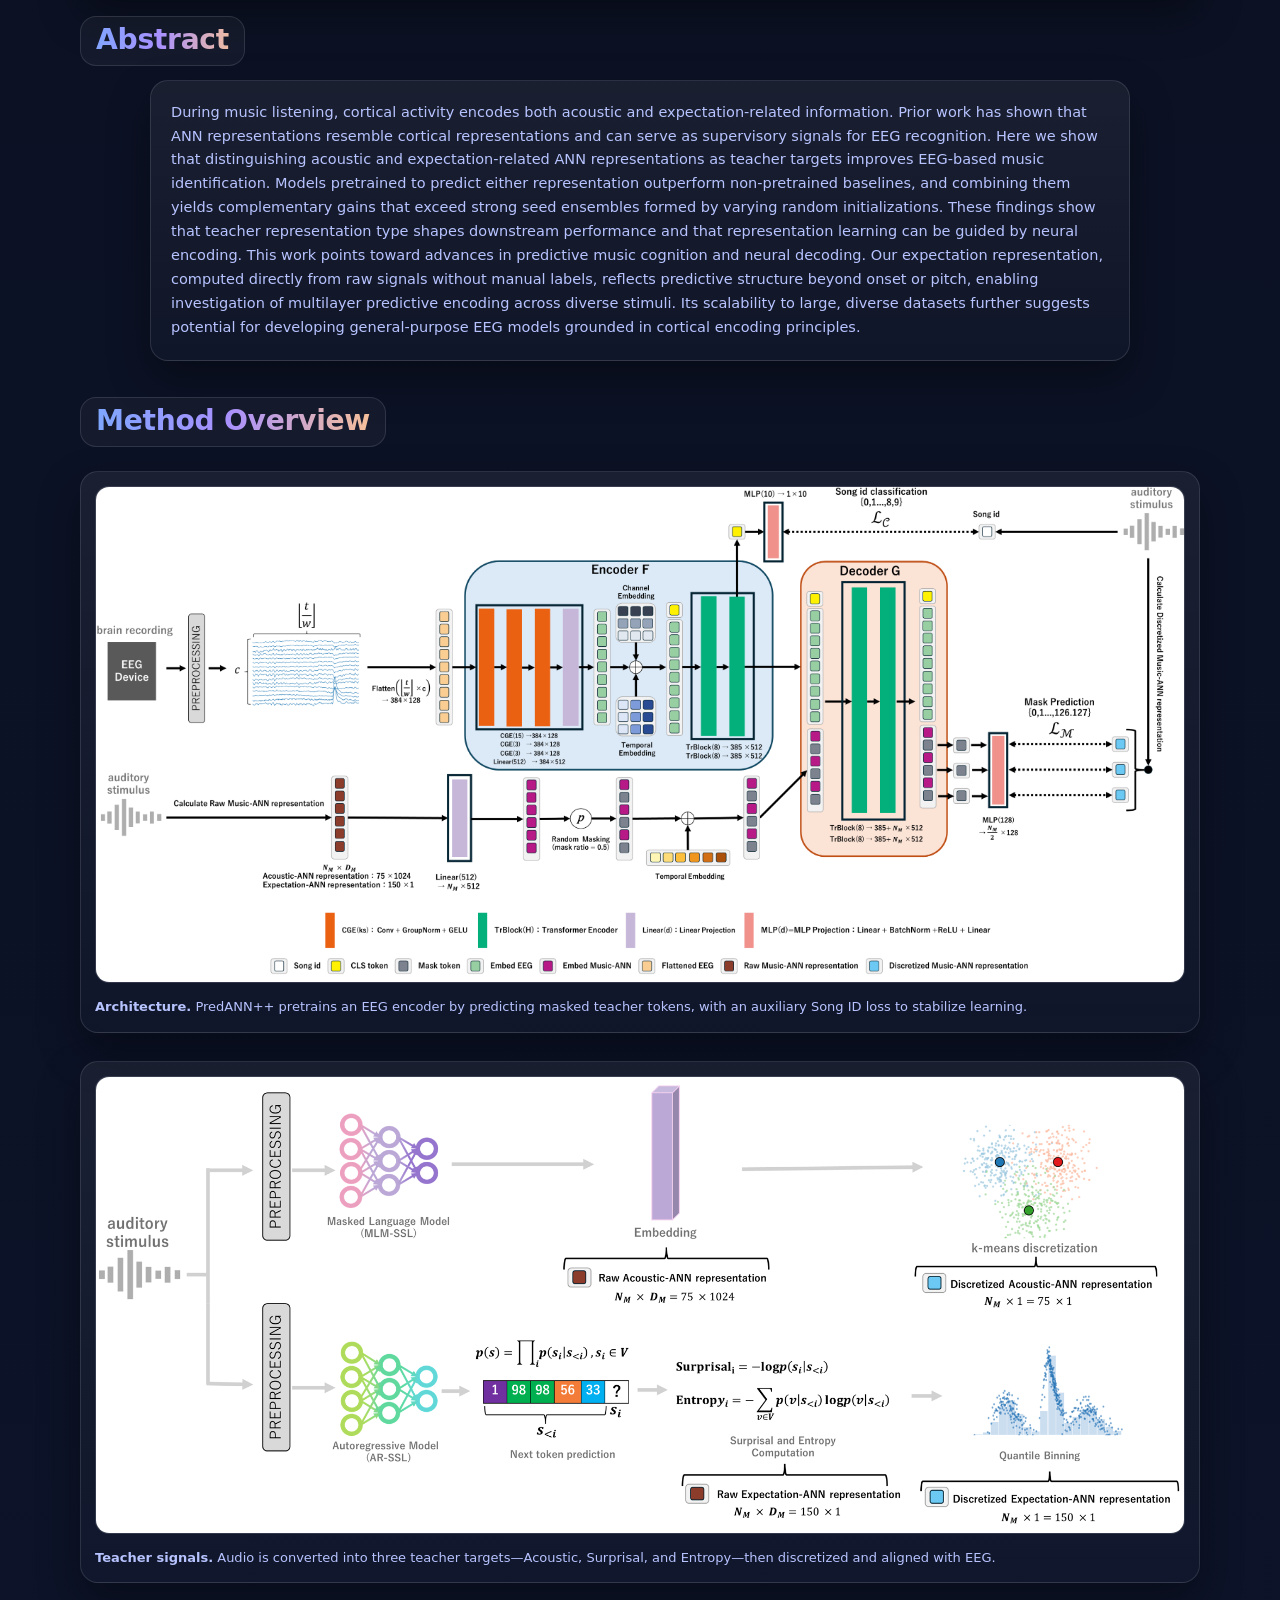
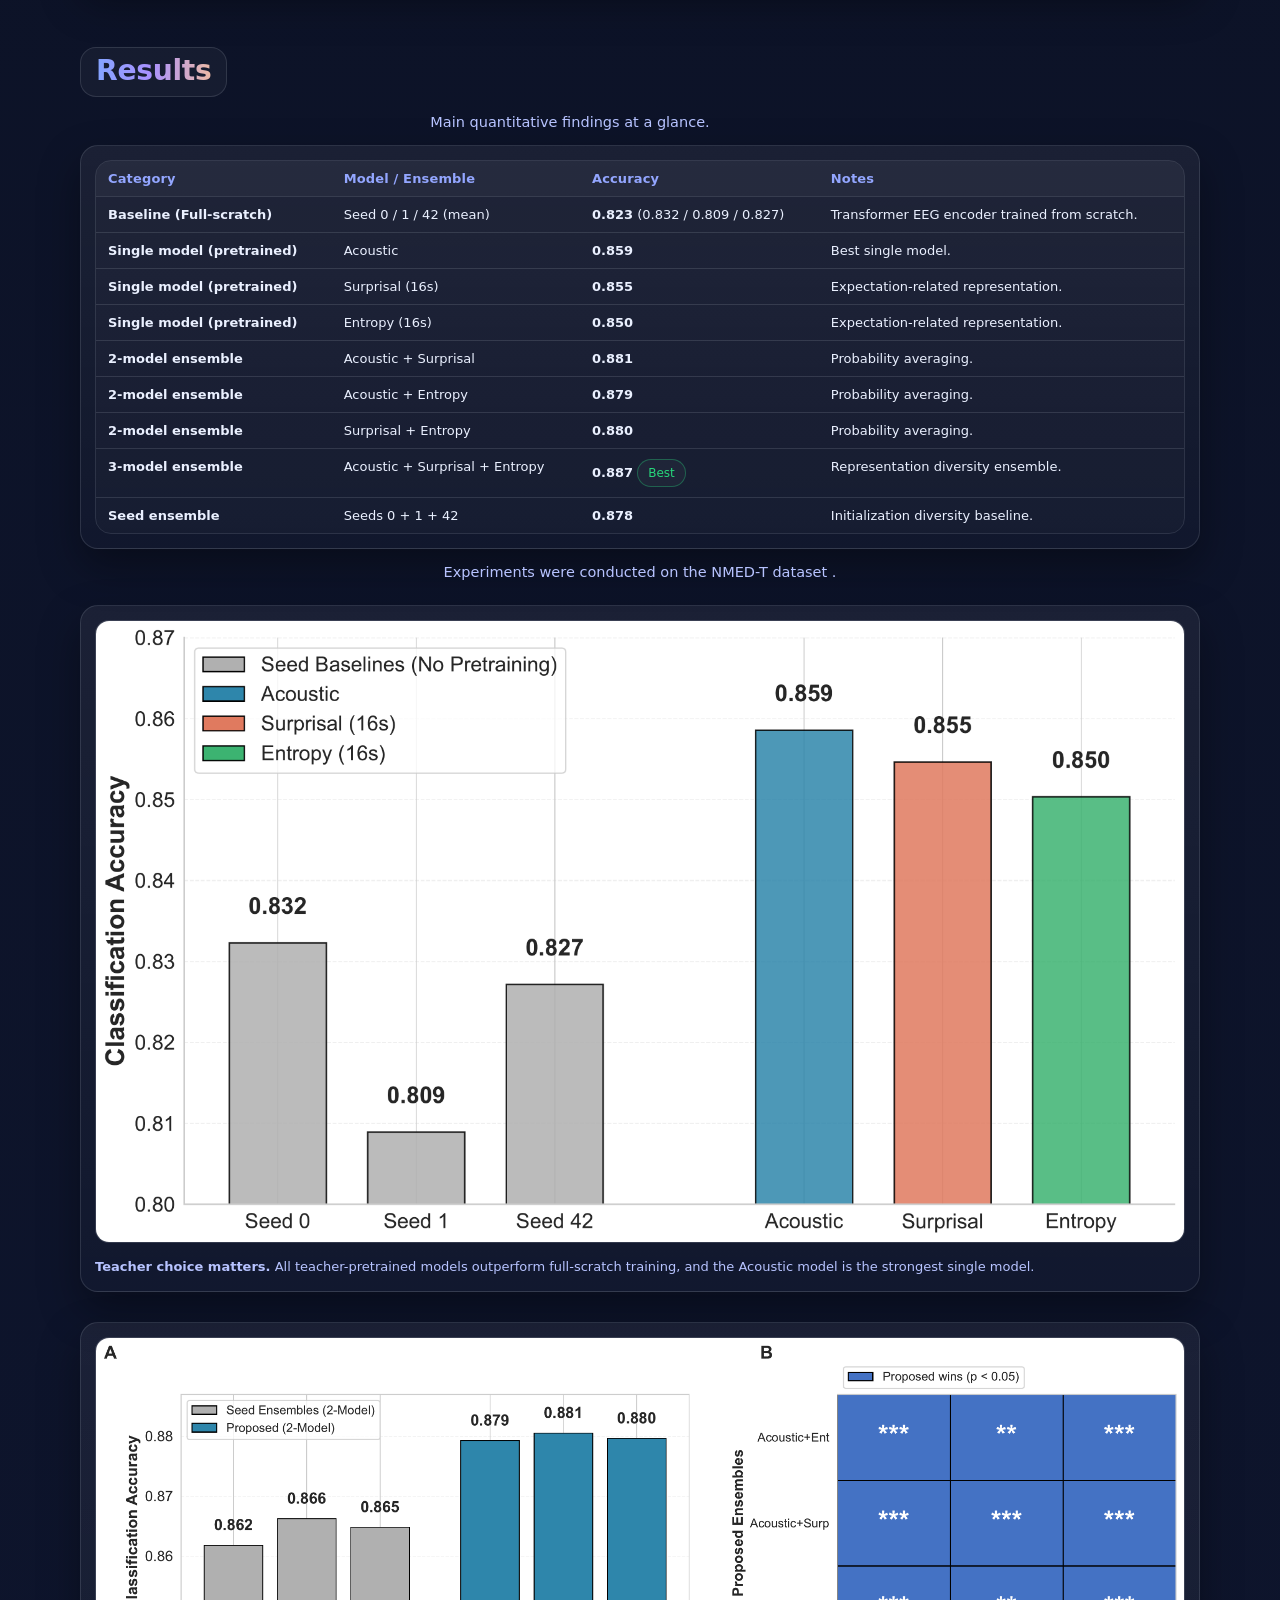
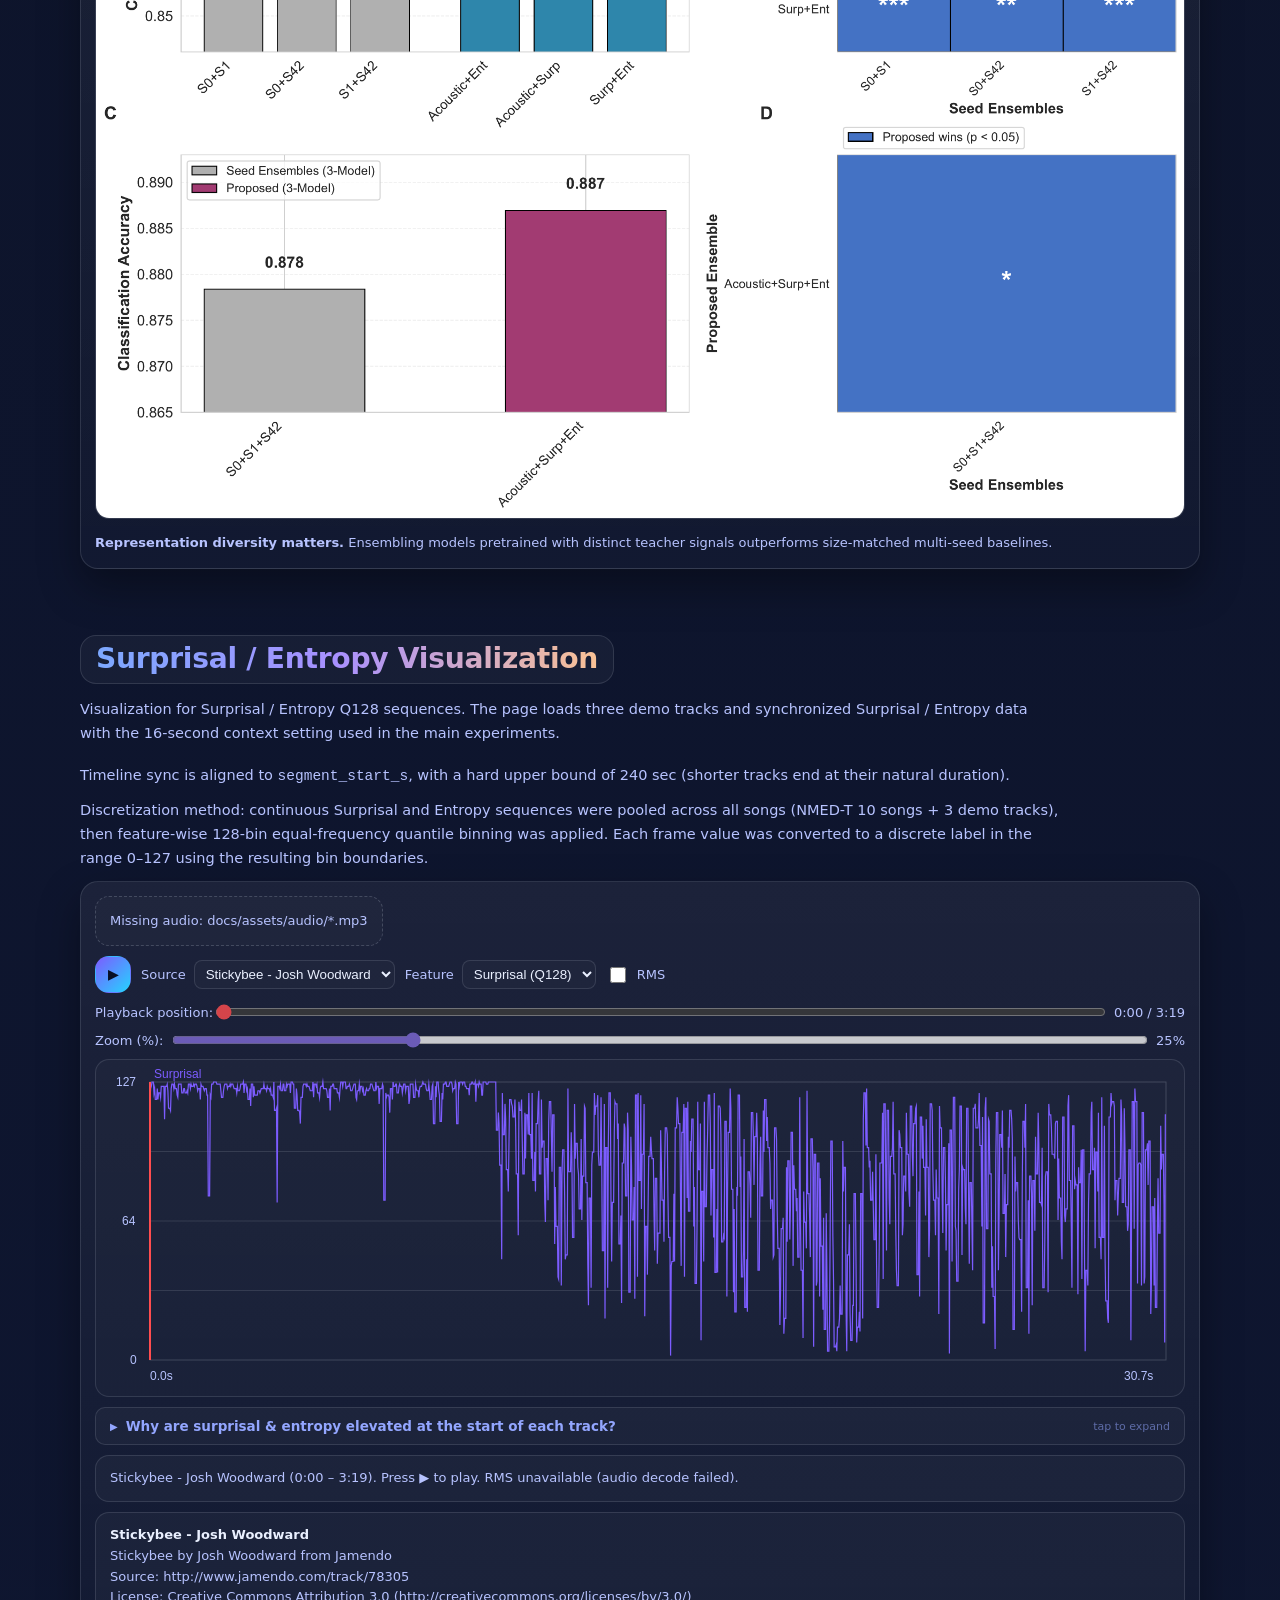
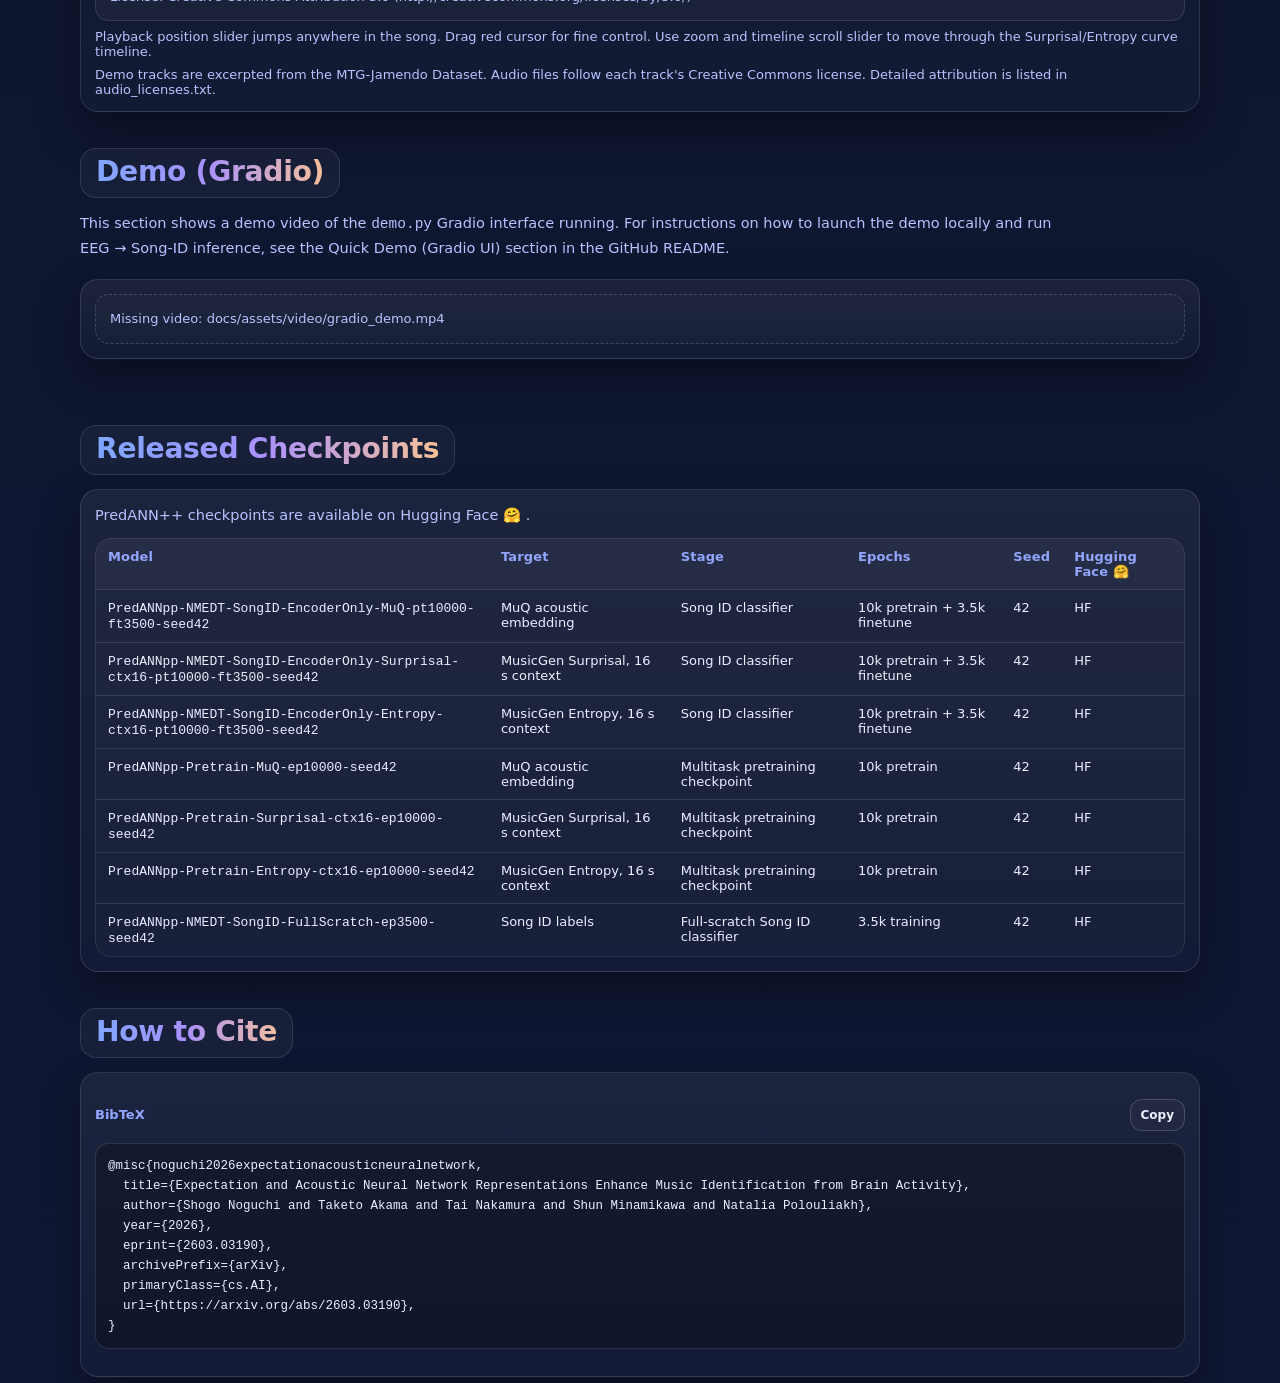
==== commit 78ce182a: "Simplify released checkpoint tables" ====
--- a/docs/index.html
+++ b/docs/index.html
@@ -685,90 +685,89 @@
 
   <!-- CHECKPOINTS -->
   <div id="checkpoints" class="container section anchor">
-  <h2 class="section-title-gradient">Released Checkpoints</h2>
-  <p>PredANN++ checkpoints are released through the Hugging Face collection: <a href="https://huggingface.co/collections/Shogo-Noguchi/predann-models">Shogo-Noguchi/predann-models</a>.</p>
-  <p>The new naming convention encodes stage, target, context, epoch count, and seed. Legacy repository links are kept for backward compatibility.</p>
-  <div class="table-wrap">
-    <table>
-      <thead>
-        <tr>
-          <th>Canonical role</th>
-          <th>Target</th>
-          <th>Context</th>
-          <th>Stage</th>
-          <th>Epochs</th>
-          <th>Seed</th>
-          <th>Hugging Face</th>
-        </tr>
-      </thead>
-      <tbody>
-        <tr>
-          <td><code>PredANNpp-NMEDT-SongID-EncoderOnly-MuQ-pt10000-ft3500-seed42</code></td>
-          <td>MuQ acoustic embedding</td>
-          <td>-</td>
-          <td>Pretrain + finetune</td>
-          <td>10k + 3.5k</td>
-          <td>42</td>
-          <td><a href="https://huggingface.co/Shogo-Noguchi/PredANNpp-Acoustic">legacy repo</a></td>
-        </tr>
-        <tr>
-          <td><code>PredANNpp-NMEDT-SongID-EncoderOnly-Surprisal-ctx16-pt10000-ft3500-seed42</code></td>
-          <td>MusicGen Surprisal</td>
-          <td>16 s</td>
-          <td>Pretrain + finetune</td>
-          <td>10k + 3.5k</td>
-          <td>42</td>
-          <td><a href="https://huggingface.co/Shogo-Noguchi/PredANNpp-Surprisal-ctx16">legacy repo</a></td>
-        </tr>
-        <tr>
-          <td><code>PredANNpp-NMEDT-SongID-EncoderOnly-Entropy-ctx16-pt10000-ft3500-seed42</code></td>
-          <td>MusicGen Entropy</td>
-          <td>16 s</td>
-          <td>Pretrain + finetune</td>
-          <td>10k + 3.5k</td>
-          <td>42</td>
-          <td><a href="https://huggingface.co/Shogo-Noguchi/PredANNpp-Entropy-ctx16">legacy repo</a></td>
-        </tr>
-        <tr>
-          <td><code>PredANNpp-Pretrain-MuQ-ep10000-seed42</code></td>
-          <td>MuQ acoustic embedding</td>
-          <td>-</td>
-          <td>Multitask pretrain only</td>
-          <td>10k</td>
-          <td>42</td>
-          <td><a href="https://huggingface.co/Shogo-Noguchi/PredANNpp-Pretrain-MuQ-ep10000-seed42">HF</a></td>
-        </tr>
-        <tr>
-          <td><code>PredANNpp-Pretrain-Surprisal-ctx16-ep10000-seed42</code></td>
-          <td>MusicGen Surprisal</td>
-          <td>16 s</td>
-          <td>Multitask pretrain only</td>
-          <td>10k</td>
-          <td>42</td>
-          <td><a href="https://huggingface.co/Shogo-Noguchi/PredANNpp-Pretrain-Surprisal-ctx16-ep10000-seed42">HF</a></td>
-        </tr>
-        <tr>
-          <td><code>PredANNpp-Pretrain-Entropy-ctx16-ep10000-seed42</code></td>
-          <td>MusicGen Entropy</td>
-          <td>16 s</td>
-          <td>Multitask pretrain only</td>
-          <td>10k</td>
-          <td>42</td>
-          <td><a href="https://huggingface.co/Shogo-Noguchi/PredANNpp-Pretrain-Entropy-ctx16-ep10000-seed42">HF</a></td>
-        </tr>
-        <tr>
-          <td><code>PredANNpp-NMEDT-SongID-FullScratch-ep3500-seed42</code></td>
-          <td>None</td>
-          <td>-</td>
-          <td>Full-scratch Song ID baseline</td>
-          <td>3.5k</td>
-          <td>42</td>
-          <td><a href="https://huggingface.co/Shogo-Noguchi/PredANNpp-NMEDT-SongID-FullScratch-ep3500-seed42">HF</a></td>
-        </tr>
-      </tbody>
-    </table>
-  </div>
-  <p><strong>Naming note:</strong> <code>NMEDT</code> is included for task-specific Song ID classifiers. It is intentionally omitted from pretraining checkpoint names because those checkpoints are representation pretraining artifacts; their model cards still disclose NMED-T as the training data.</p>
+    <h2 class="section-title-gradient">Released Checkpoints</h2>
+
+    <div class="card" style="padding:14px;">
+      <p>
+        PredANN++ checkpoints are available on
+        <a href="https://huggingface.co/collections/Shogo-Noguchi/predann-models" target="_blank" rel="noopener">
+          Hugging Face 🤗
+        </a>.
+      </p>
+
+      <div class="table-wrap">
+        <table aria-label="Released checkpoints table">
+          <thead>
+            <tr>
+              <th>Model</th>
+              <th>Target</th>
+              <th>Stage</th>
+              <th>Epochs</th>
+              <th>Seed</th>
+              <th>Hugging Face 🤗</th>
+            </tr>
+          </thead>
+          <tbody>
+            <tr>
+              <td><code>PredANNpp-NMEDT-SongID-EncoderOnly-MuQ-pt10000-ft3500-seed42</code></td>
+              <td>MuQ acoustic embedding</td>
+              <td>Song ID classifier</td>
+              <td>10k pretrain + 3.5k finetune</td>
+              <td>42</td>
+              <td><a href="https://huggingface.co/Shogo-Noguchi/PredANNpp-NMEDT-SongID-EncoderOnly-MuQ-pt10000-ft3500-seed42" target="_blank" rel="noopener">HF</a></td>
+            </tr>
+            <tr>
+              <td><code>PredANNpp-NMEDT-SongID-EncoderOnly-Surprisal-ctx16-pt10000-ft3500-seed42</code></td>
+              <td>MusicGen Surprisal, 16 s context</td>
+              <td>Song ID classifier</td>
+              <td>10k pretrain + 3.5k finetune</td>
+              <td>42</td>
+              <td><a href="https://huggingface.co/Shogo-Noguchi/PredANNpp-NMEDT-SongID-EncoderOnly-Surprisal-ctx16-pt10000-ft3500-seed42" target="_blank" rel="noopener">HF</a></td>
+            </tr>
+            <tr>
+              <td><code>PredANNpp-NMEDT-SongID-EncoderOnly-Entropy-ctx16-pt10000-ft3500-seed42</code></td>
+              <td>MusicGen Entropy, 16 s context</td>
+              <td>Song ID classifier</td>
+              <td>10k pretrain + 3.5k finetune</td>
+              <td>42</td>
+              <td><a href="https://huggingface.co/Shogo-Noguchi/PredANNpp-NMEDT-SongID-EncoderOnly-Entropy-ctx16-pt10000-ft3500-seed42" target="_blank" rel="noopener">HF</a></td>
+            </tr>
+            <tr>
+              <td><code>PredANNpp-Pretrain-MuQ-ep10000-seed42</code></td>
+              <td>MuQ acoustic embedding</td>
+              <td>Multitask pretraining checkpoint</td>
+              <td>10k pretrain</td>
+              <td>42</td>
+              <td><a href="https://huggingface.co/Shogo-Noguchi/PredANNpp-Pretrain-MuQ-ep10000-seed42" target="_blank" rel="noopener">HF</a></td>
+            </tr>
+            <tr>
+              <td><code>PredANNpp-Pretrain-Surprisal-ctx16-ep10000-seed42</code></td>
+              <td>MusicGen Surprisal, 16 s context</td>
+              <td>Multitask pretraining checkpoint</td>
+              <td>10k pretrain</td>
+              <td>42</td>
+              <td><a href="https://huggingface.co/Shogo-Noguchi/PredANNpp-Pretrain-Surprisal-ctx16-ep10000-seed42" target="_blank" rel="noopener">HF</a></td>
+            </tr>
+            <tr>
+              <td><code>PredANNpp-Pretrain-Entropy-ctx16-ep10000-seed42</code></td>
+              <td>MusicGen Entropy, 16 s context</td>
+              <td>Multitask pretraining checkpoint</td>
+              <td>10k pretrain</td>
+              <td>42</td>
+              <td><a href="https://huggingface.co/Shogo-Noguchi/PredANNpp-Pretrain-Entropy-ctx16-ep10000-seed42" target="_blank" rel="noopener">HF</a></td>
+            </tr>
+            <tr>
+              <td><code>PredANNpp-NMEDT-SongID-FullScratch-ep3500-seed42</code></td>
+              <td>Song ID labels</td>
+              <td>Full-scratch Song ID classifier</td>
+              <td>3.5k training</td>
+              <td>42</td>
+              <td><a href="https://huggingface.co/Shogo-Noguchi/PredANNpp-NMEDT-SongID-FullScratch-ep3500-seed42" target="_blank" rel="noopener">HF</a></td>
+            </tr>
+          </tbody>
+        </table>
+      </div>
+</div>
   </div>
 
   <!-- CITE -->
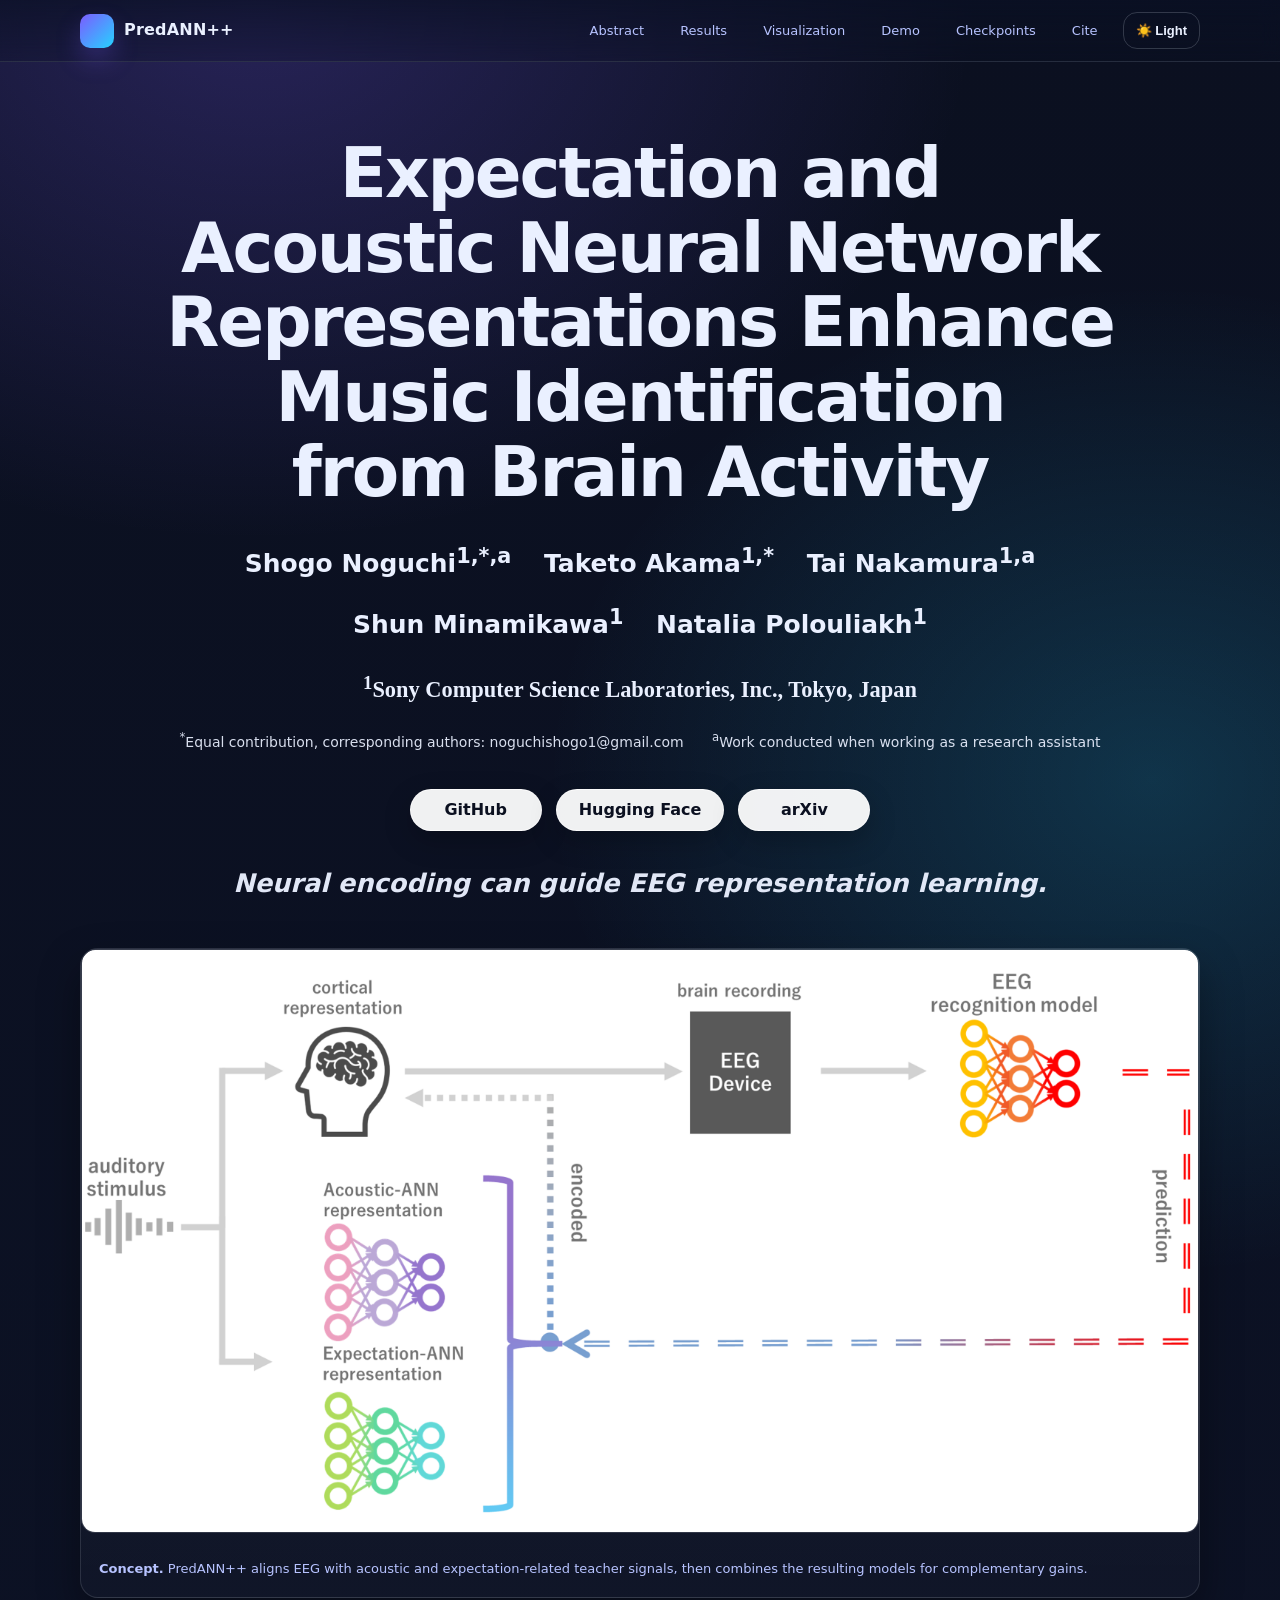
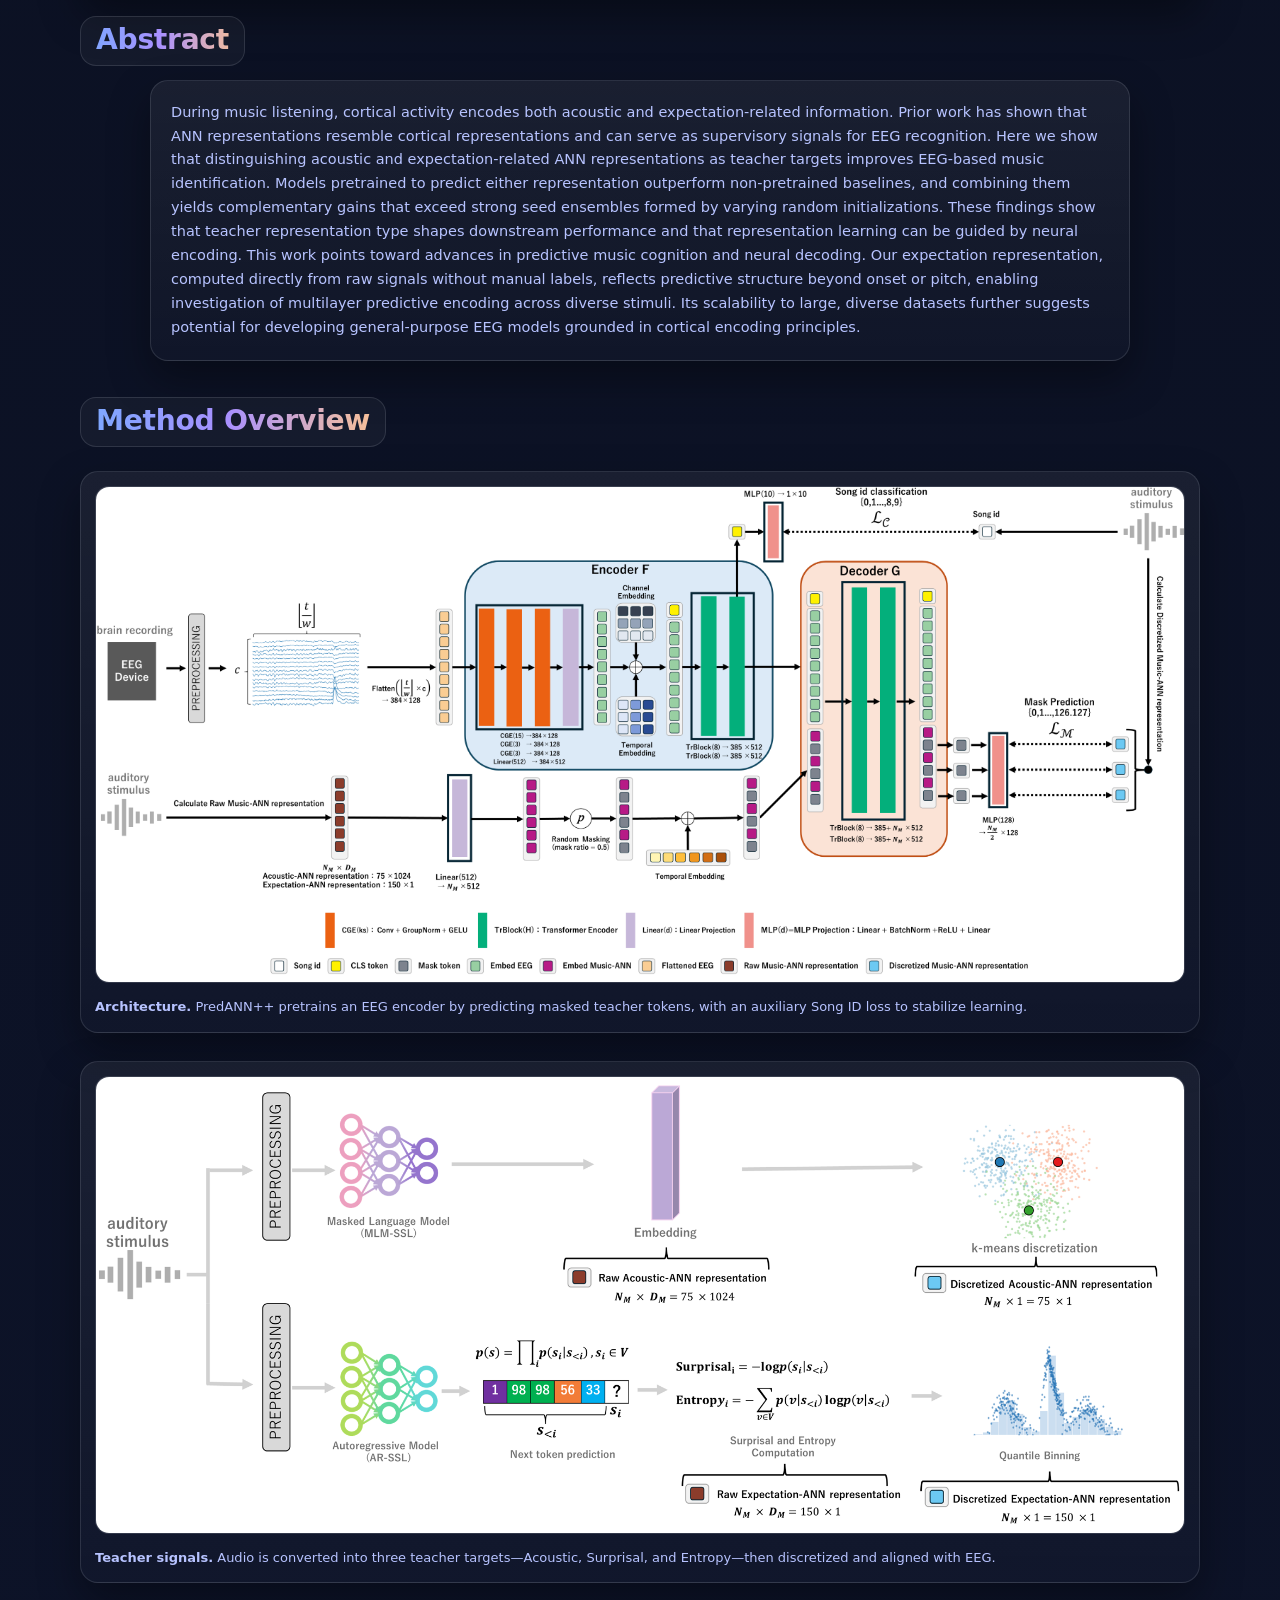
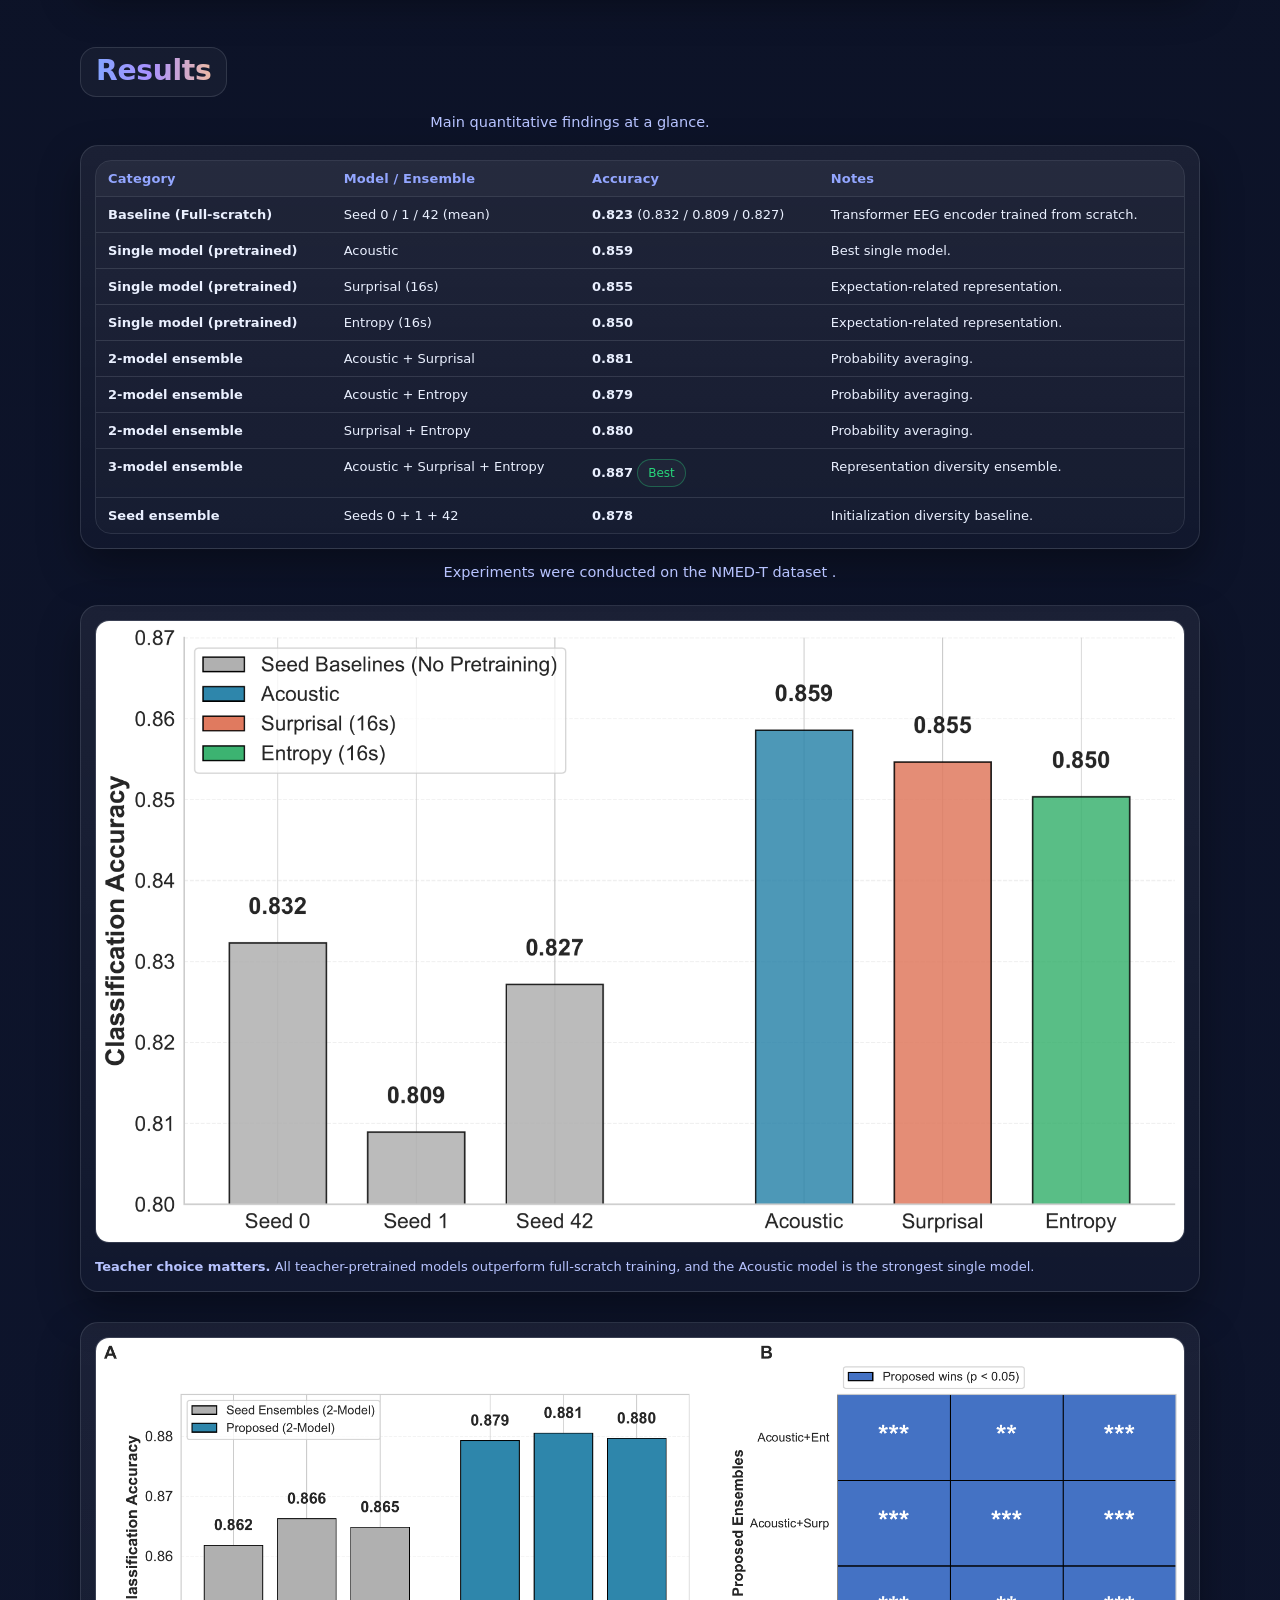
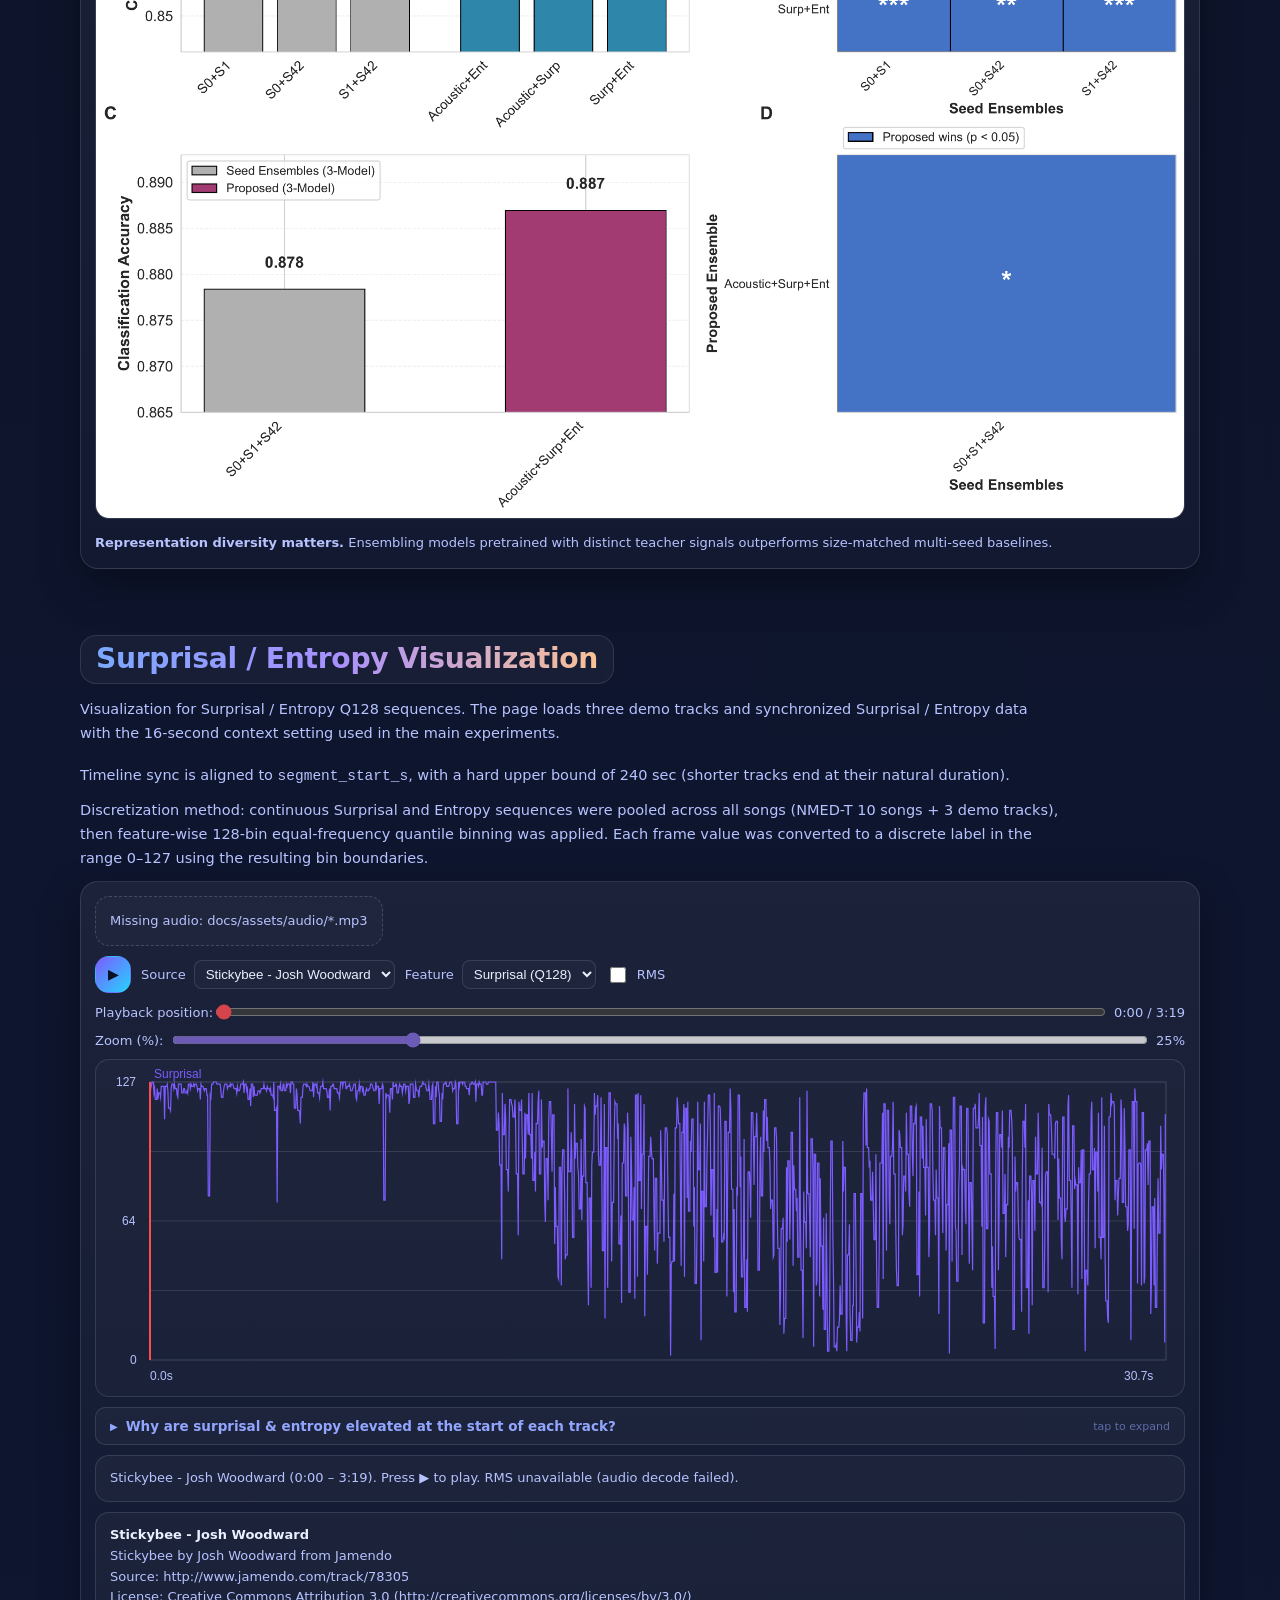
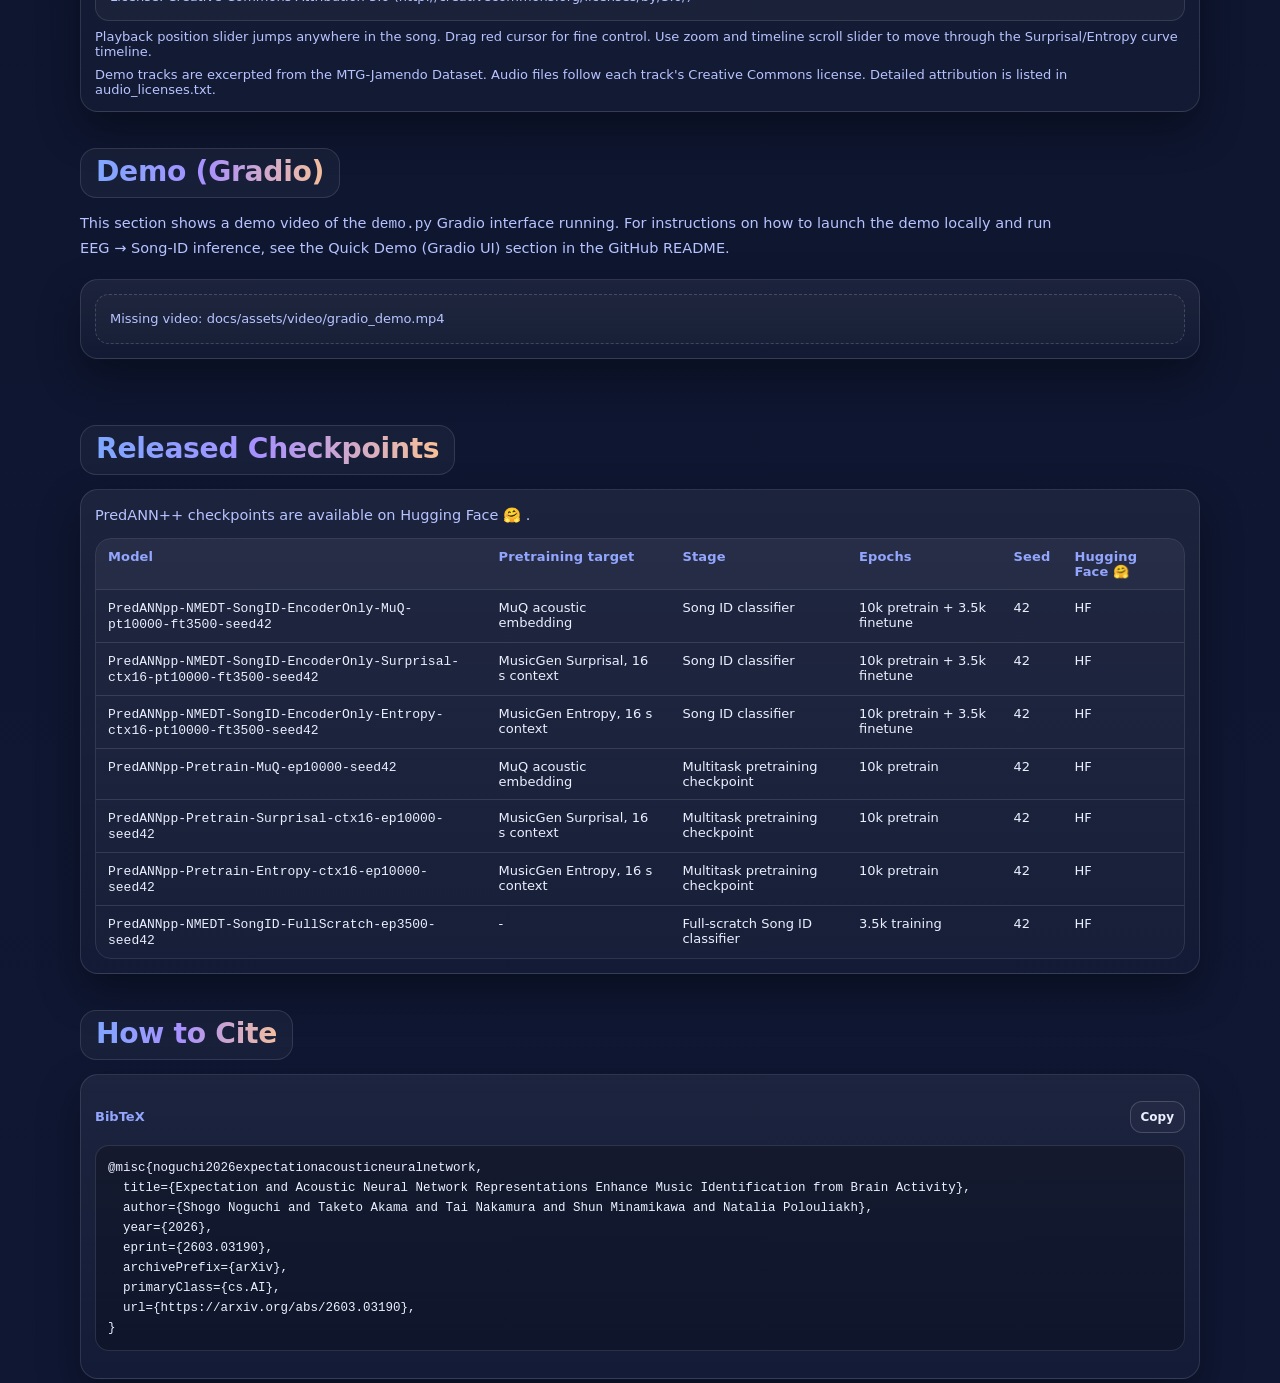
==== commit ea751430: "Clarify released checkpoint pretraining target column" ====
--- a/docs/index.html
+++ b/docs/index.html
@@ -700,7 +700,7 @@
           <thead>
             <tr>
               <th>Model</th>
-              <th>Target</th>
+              <th>Pretraining target</th>
               <th>Stage</th>
               <th>Epochs</th>
               <th>Seed</th>
@@ -758,7 +758,7 @@
             </tr>
             <tr>
               <td><code>PredANNpp-NMEDT-SongID-FullScratch-ep3500-seed42</code></td>
-              <td>Song ID labels</td>
+              <td>-</td>
               <td>Full-scratch Song ID classifier</td>
               <td>3.5k training</td>
               <td>42</td>
